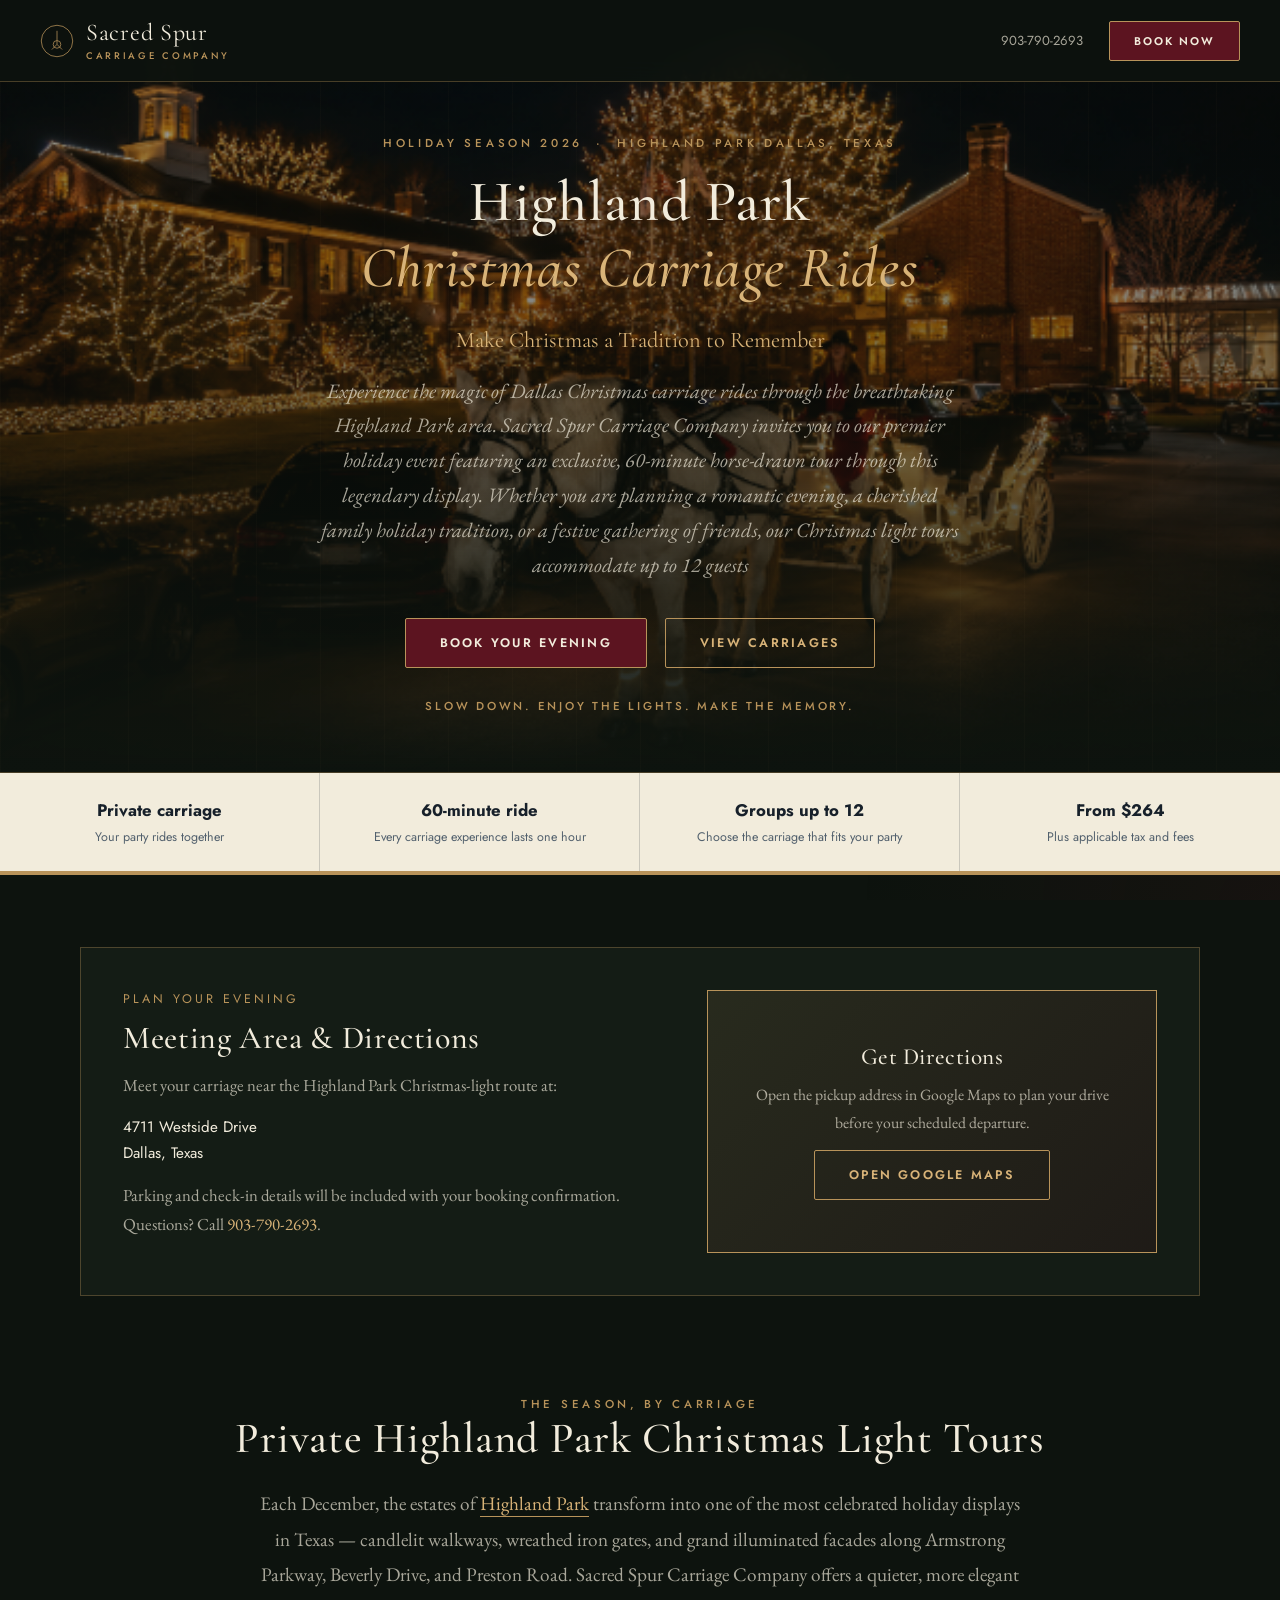
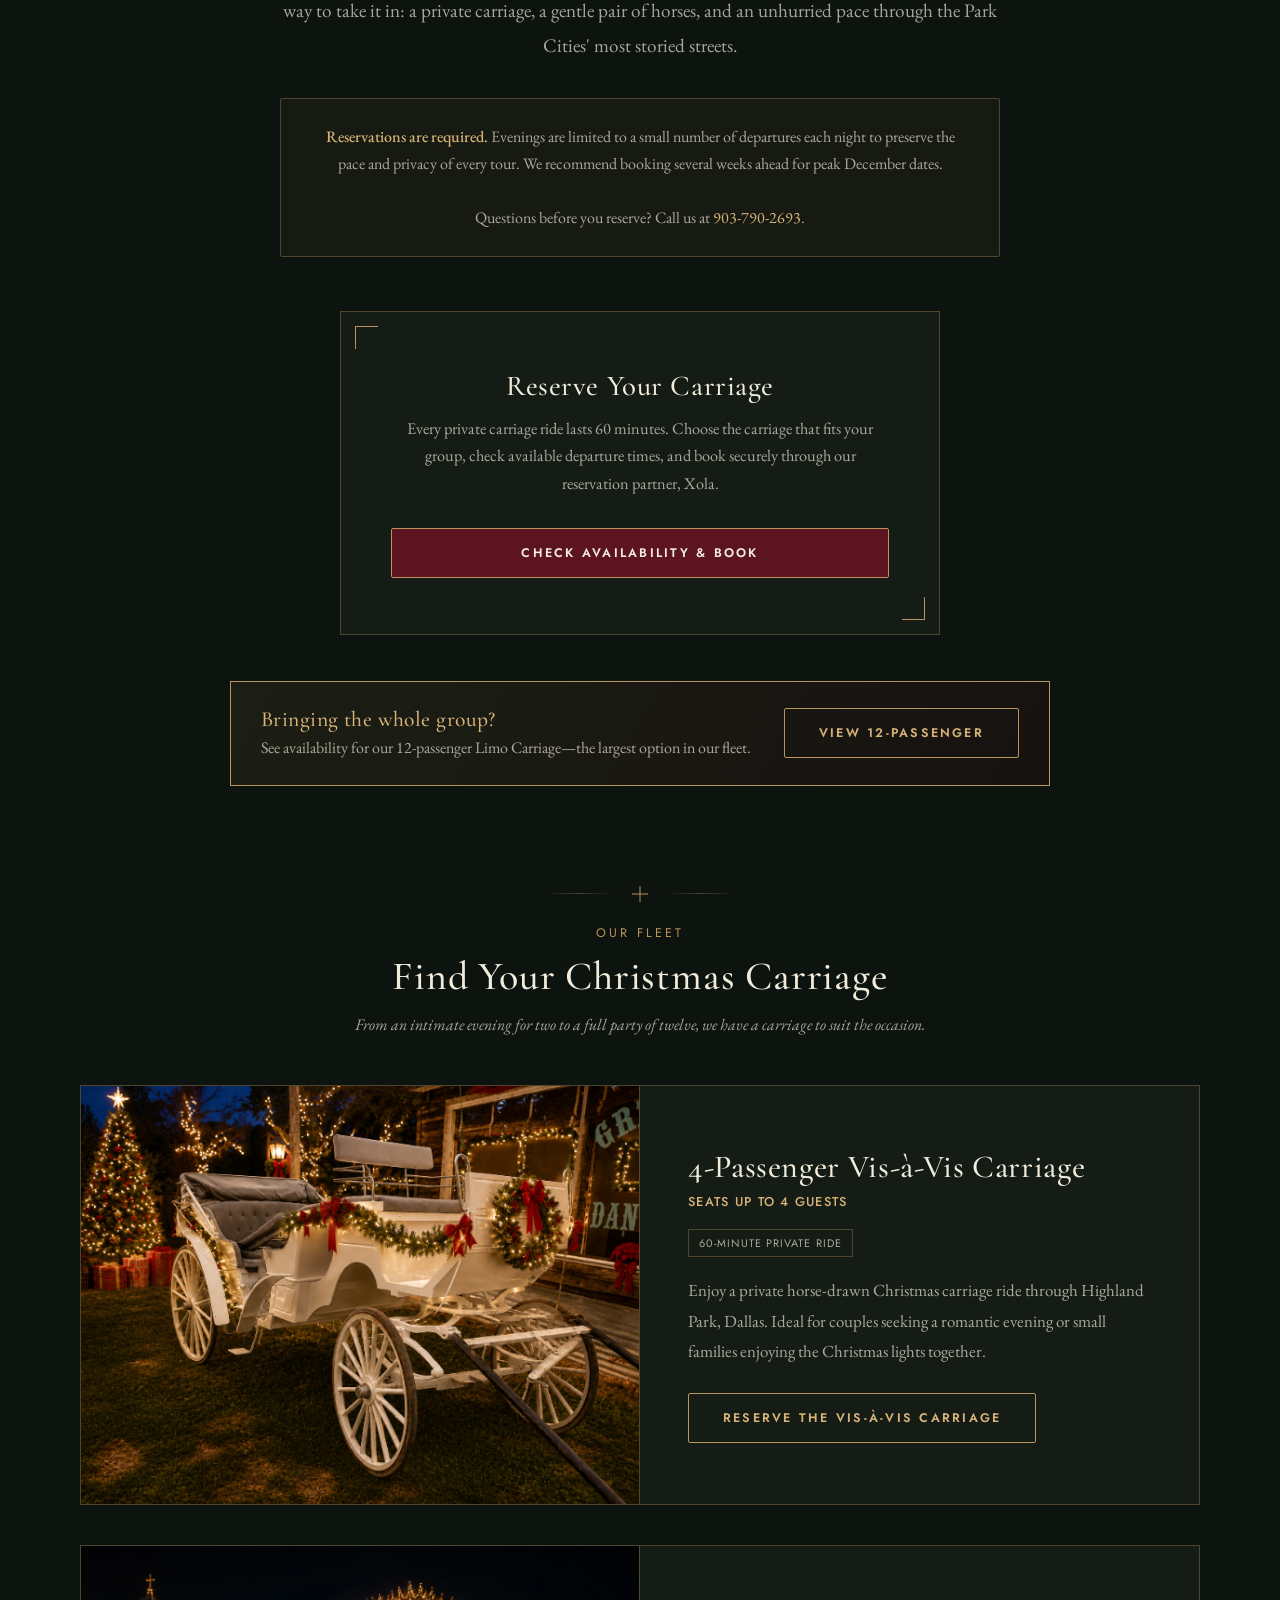
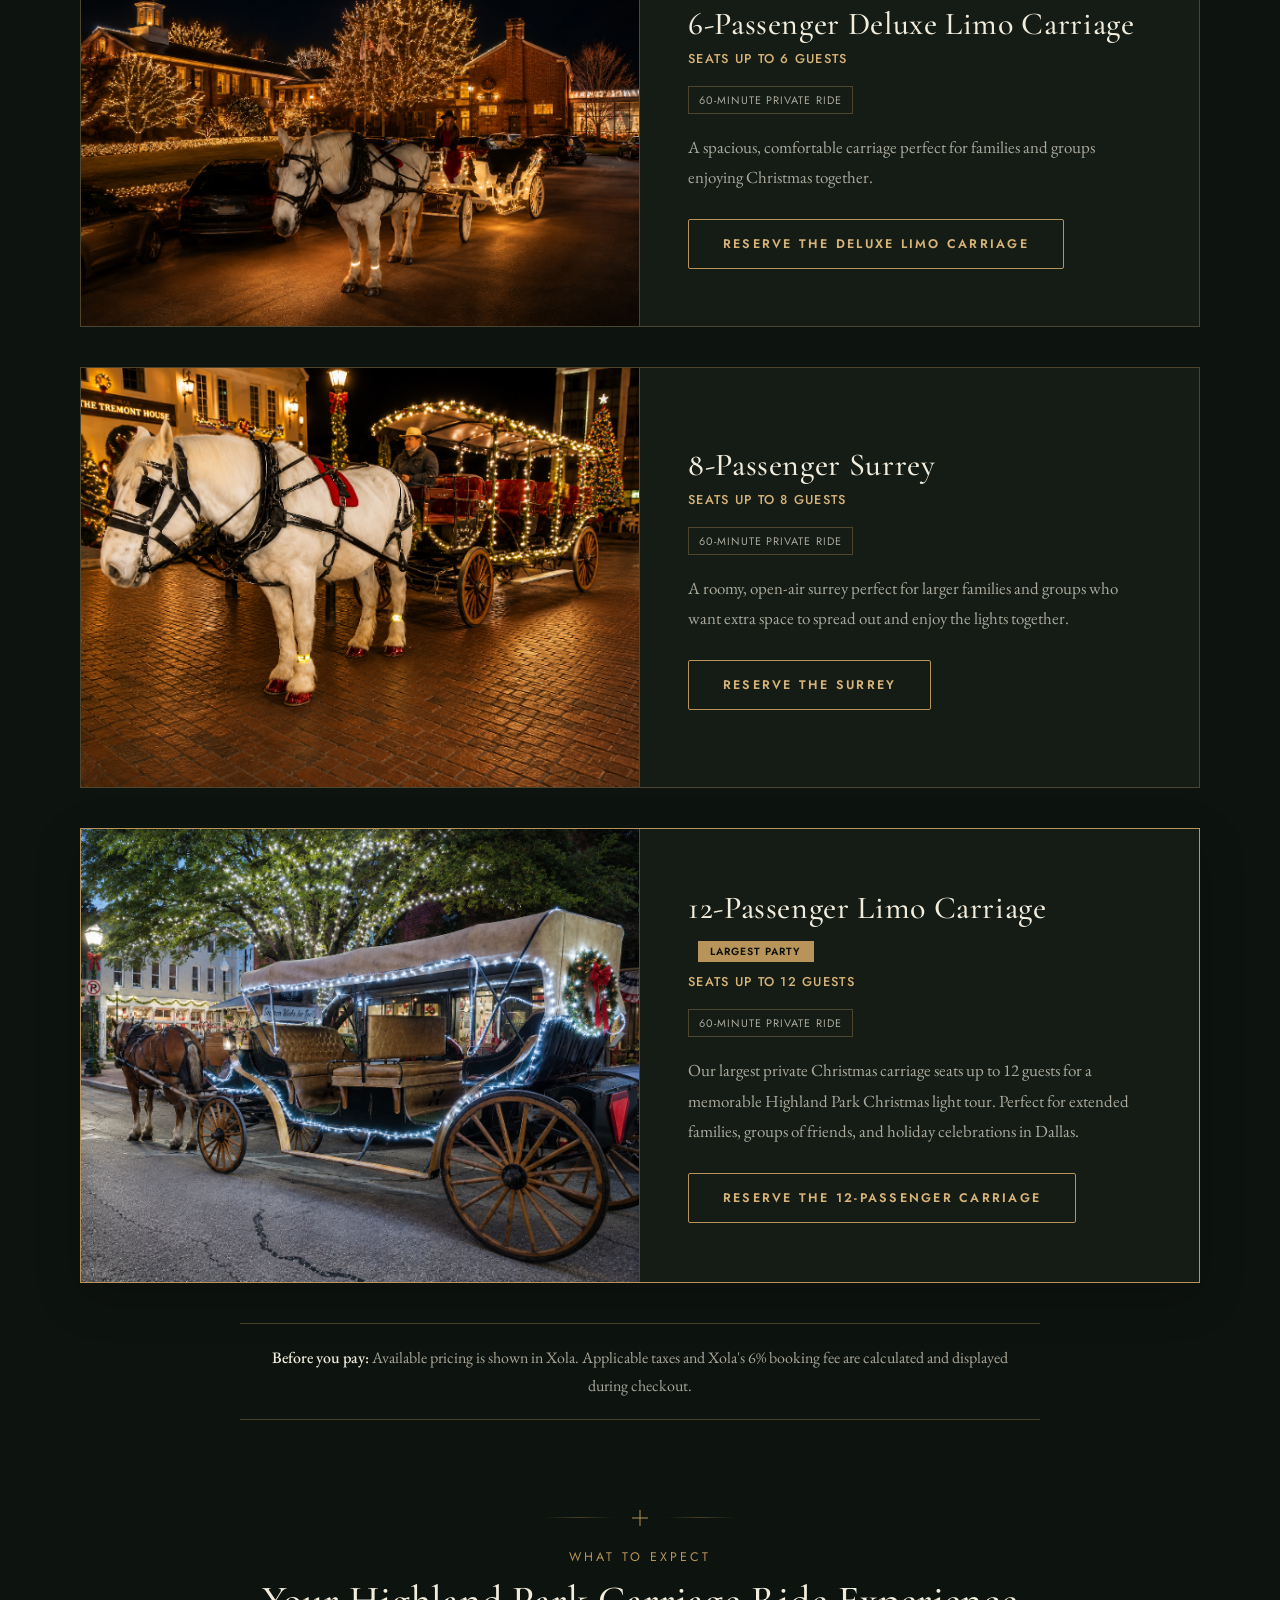
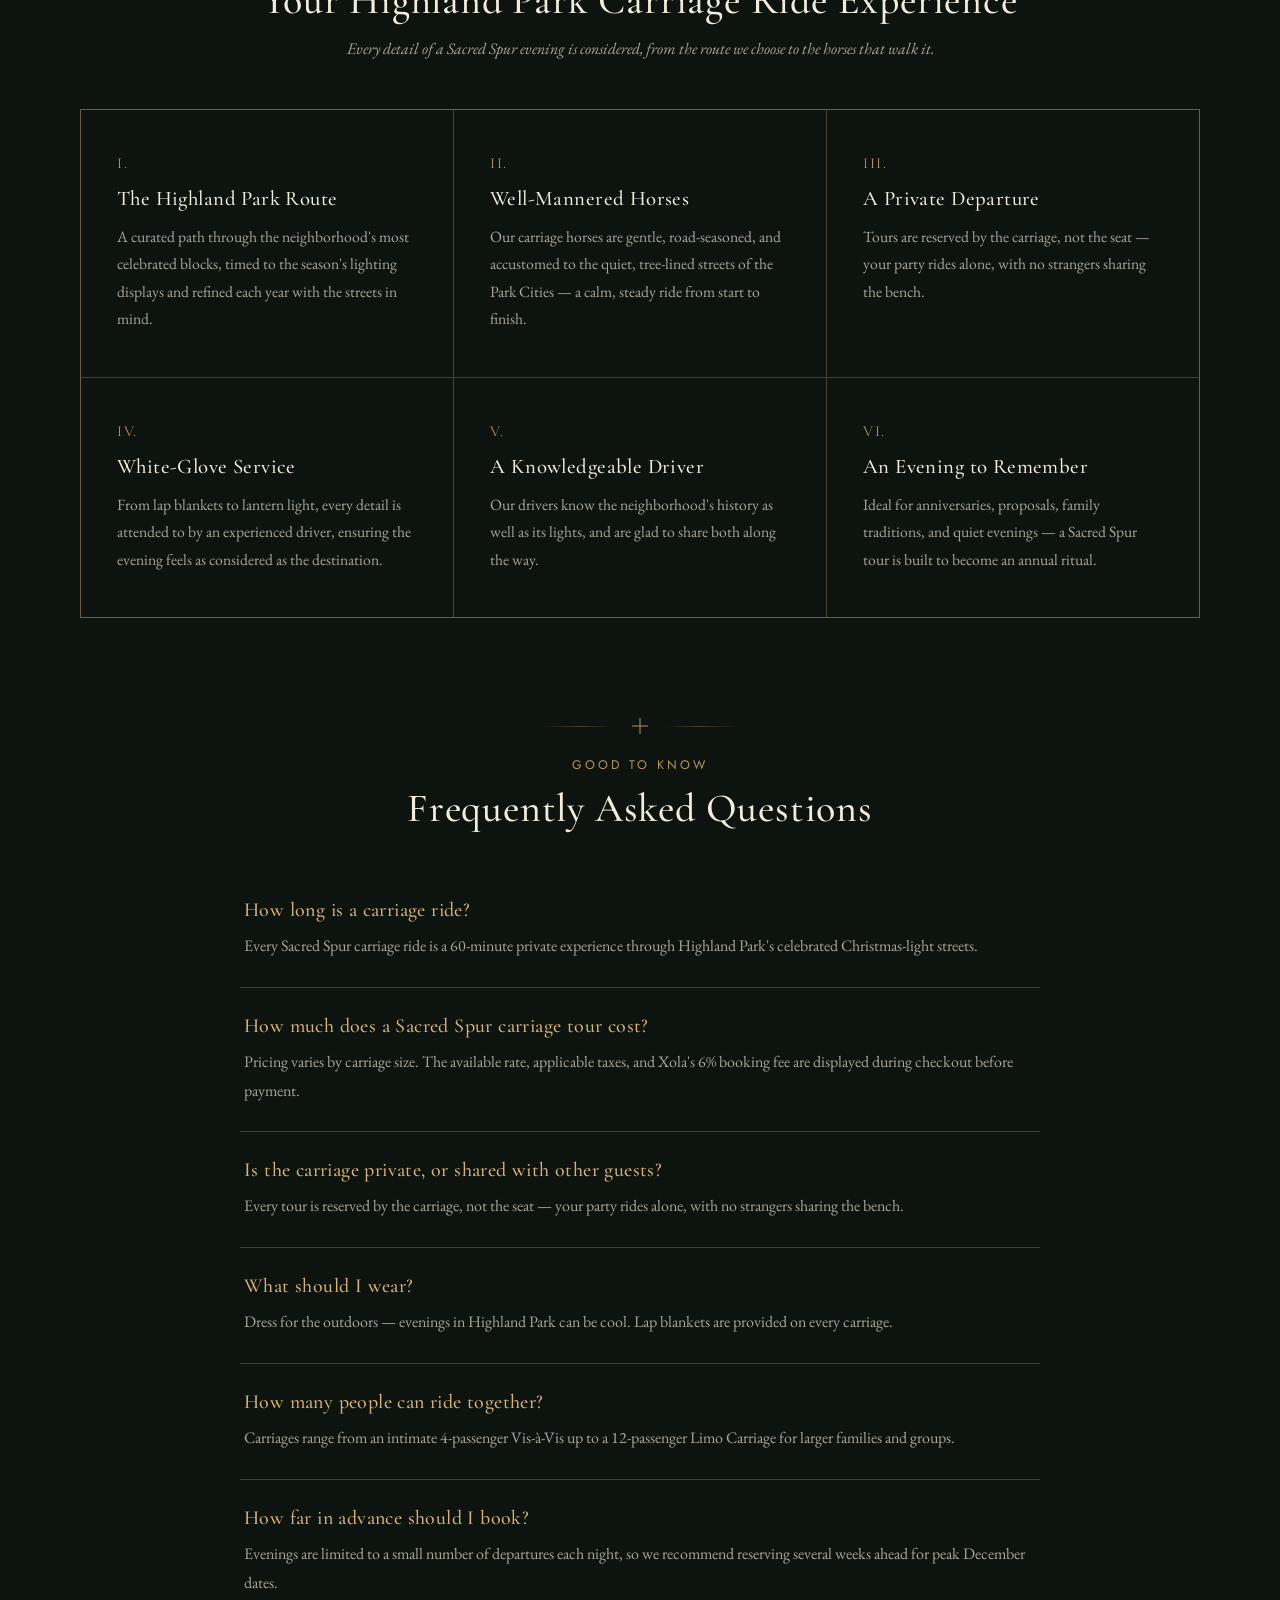
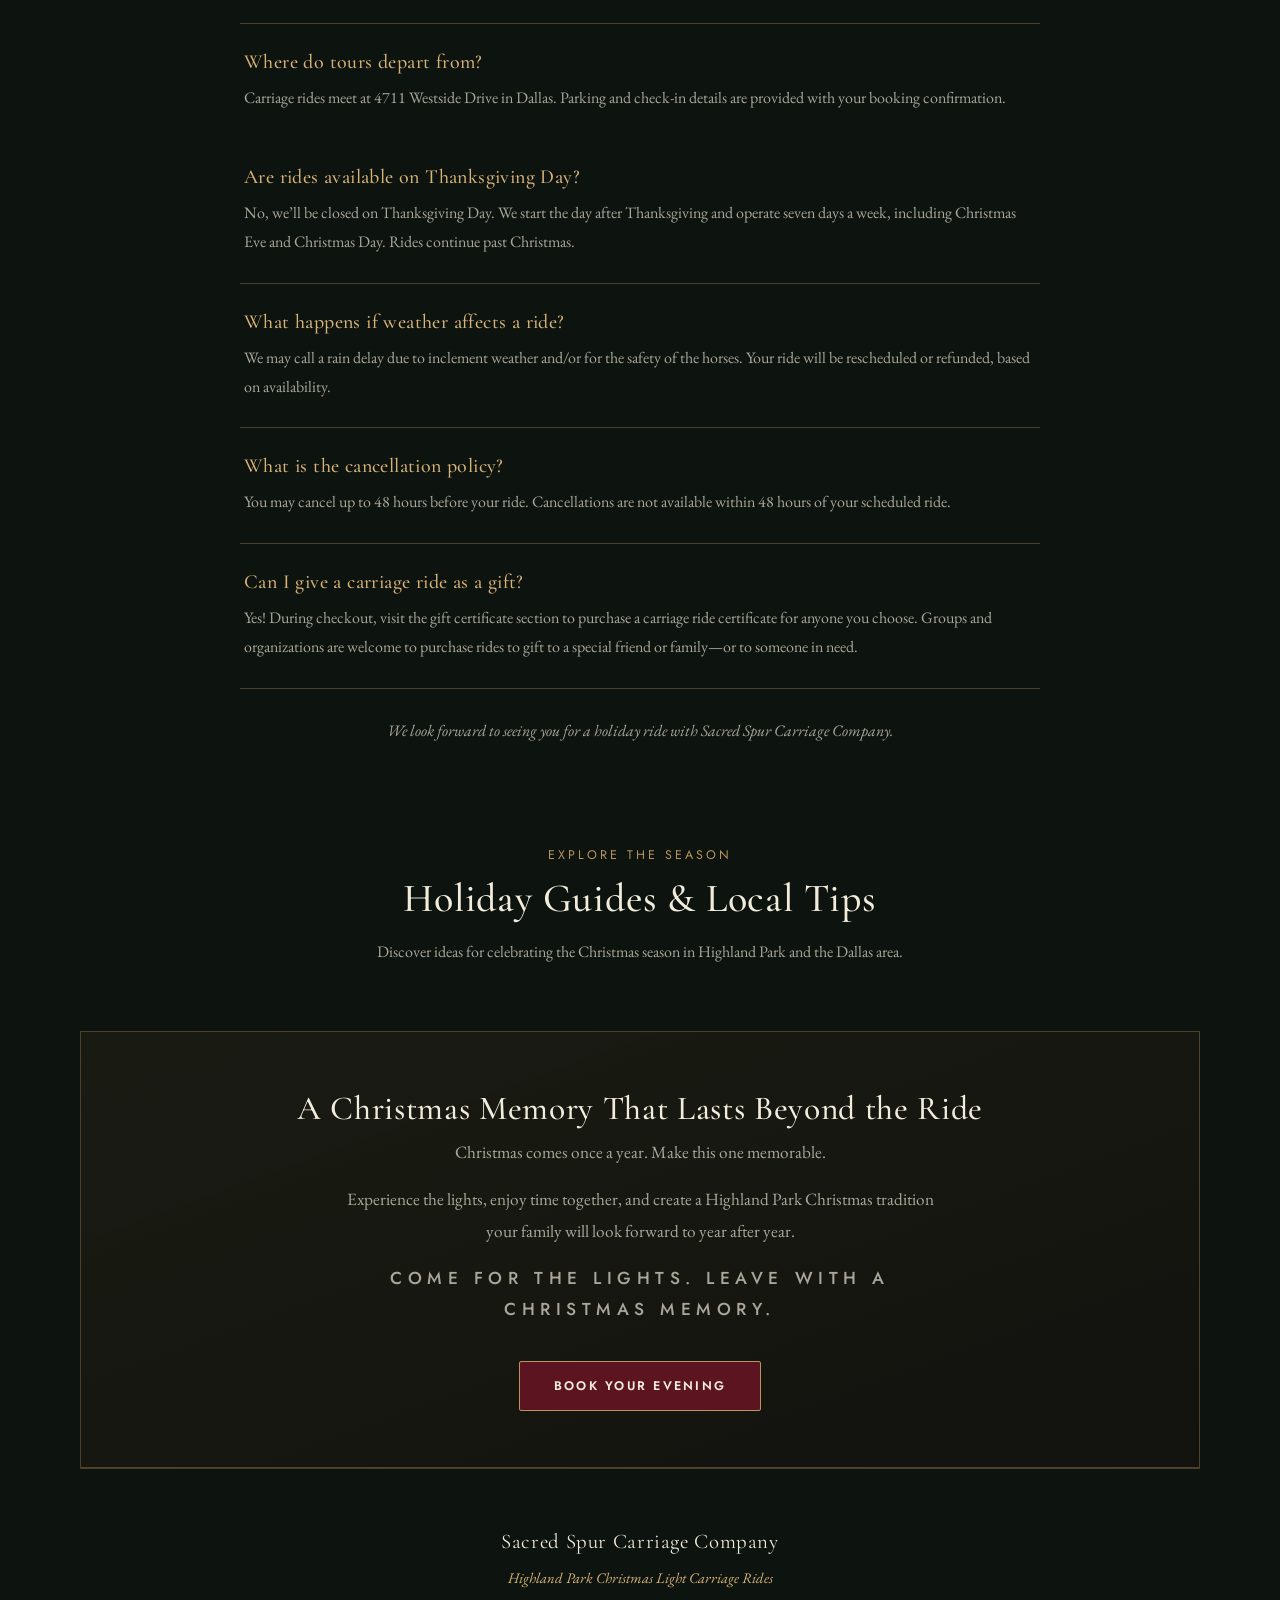
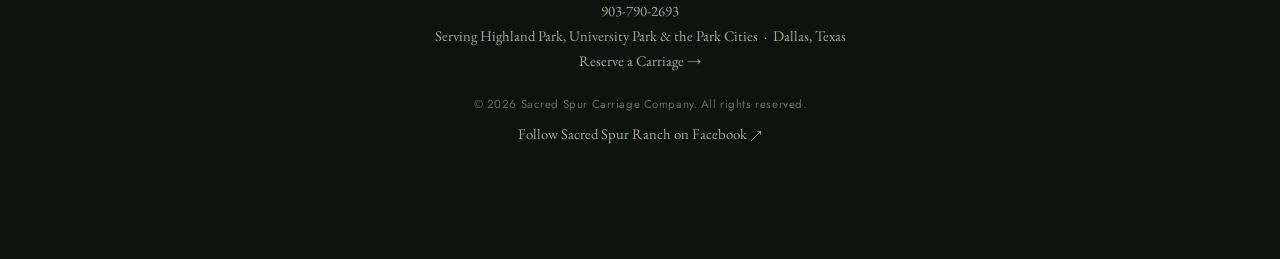
==== index.html @ 625d2739 "Revise hero section text in index.html Updated location reference in the eyebrow and revised the sub" ====
<!DOCTYPE html>
<html lang="en">
<head>

<!-- Google tag (gtag.js) -->
<script async src="https://www.googletagmanager.com/gtag/js?id=AW-18485195110"></script>
<script>
  window.dataLayer = window.dataLayer || [];
  function gtag(){dataLayer.push(arguments);}
  gtag('js', new Date());

  gtag('config', 'AW-18485195110');
</script>
  
<!-- Google Tag Manager -->
  <!-- deployment test 2026-10-07 -->
<script>
(function(w,d,s,l,i){
  w[l]=w[l]||[];
  w[l].push({'gtm.start': new Date().getTime(), event:'gtm.js'});
  var f=d.getElementsByTagName(s)[0],
      j=d.createElement(s),
      dl=l!='dataLayer'?'&l='+l:'';
  j.async=true;
  j.src='https://www.googletagmanager.com/gtm.js?id='+i+dl;
  f.parentNode.insertBefore(j,f);
})(window,document,'script','dataLayer','GTM-5GK5LZ2C');
</script>
<!-- End Google Tag Manager -->
<meta charset="UTF-8">
<meta name="viewport" content="width=device-width, initial-scale=1.0">
<title>Highland Park Christmas Carriage Rides | Sacred Spur</title>
<meta name="description" content="Enjoy private 60-minute Christmas carriage rides through Highland Park, Dallas. Choose a horse-drawn carriage for up to 12 guests with Sacred Spur.">
<meta name="keywords" content="highland park lights, highlandpark, highlandpark lights, Highland Park Christmas lights carriage rides, Highland Park carriage tours, Park Cities carriage rides, Dallas Christmas carriage tour, Armstrong Parkway Christmas lights tour, horse drawn carriage Highland Park Texas, Sacred Spur Carriage Company, University Park Christmas tour, Beverly Drive Christmas lights, Dallas holiday carriage rides, private carriage tour Dallas, one horse open sleigh Dallas, luxury carriage rides Texas, Highland Park holiday events">
<meta name="robots" content="index, follow">
<link rel="canonical" href="https://highlandparklights.com" />

<!-- Open Graph -->
<meta property="og:title" content="Highland Park Christmas Carriage Rides | Sacred Spur">
<meta property="og:description" content="Enjoy private 60-minute Christmas carriage rides through Highland Park, Dallas. Choose a horse-drawn carriage for up to 12 guests with Sacred Spur.">
<meta property="og:type" content="website">
<meta property="og:url" content="https://highlandparklights.com/">
<meta property="og:locale" content="en_US">


<!-- Sacred Spur business and Highland Park carriage tour structured data -->
<script type="application/ld+json">
{
  "@context": "https://schema.org",
  "@graph": [
    {
      "@type": "Organization",
      "@id": "https://highlandparklights.com/#organization",
      "name": "Sacred Spur Carriage Company",
      "url": "https://highlandparklights.com/",
      "telephone": "+1-903-790-2693",
      "description": "Horse-drawn carriage company offering private Christmas light tours in Highland Park, Dallas, Texas.",
      "address": {
        "@type": "PostalAddress",
        "streetAddress": "115 Michel Rd",
        "addressLocality": "Gladewater",
        "addressRegion": "TX",
        "postalCode": "75647",
        "addressCountry": "US"
      }
    },
    {
      "@type": "Service",
      "@id": "https://highlandparklights.com/#christmas-carriage-rides",
      "name": "Highland Park Christmas Carriage Rides",
      "serviceType": "Private horse-drawn Christmas light tours",
      "url": "https://highlandparklights.com/",
      "description": "Private 60-minute horse-drawn Christmas carriage rides through Highland Park, Dallas, for groups of up to 12 guests.",
      "provider": {
        "@id": "https://highlandparklights.com/#organization"
      },
      "areaServed": [
        {
          "@type": "Place",
          "name": "Highland Park, Texas"
        },
        {
          "@type": "Place",
          "name": "Dallas, Texas"
        }
      ],
      "availableChannel": {
        "@type": "ServiceChannel",
        "serviceLocation": {
          "@type": "Place",
          "name": "Highland Park Christmas Carriage Tour Pickup",
          "address": {
            "@type": "PostalAddress",
            "streetAddress": "4711 Westside Dr",
            "addressLocality": "Dallas",
            "addressRegion": "TX",
            "postalCode": "75209",
            "addressCountry": "US"
          }
        }
      }
    }
  ]
}
</script>

<script type="application/ld+json">
{
  "@context": "https://schema.org",
  "@type": "FAQPage",
  "mainEntity": [
    {
      "@type": "Question",
      "name": "How long is a carriage ride?",
      "acceptedAnswer": {
        "@type": "Answer",
        "text": "Every Sacred Spur carriage ride is a 60-minute private experience through Highland Park's celebrated Christmas-light streets."
      }
    },
    {
      "@type": "Question",
      "name": "How much does a Sacred Spur carriage tour cost?",
      "acceptedAnswer": {
        "@type": "Answer",
        "text": "Pricing varies by carriage size. The available rate, applicable taxes, and Xola's 6% booking fee are displayed during checkout before payment."
      }
    },
    {
      "@type": "Question",
      "name": "Is the carriage private, or shared with other guests?",
      "acceptedAnswer": {
        "@type": "Answer",
        "text": "Every tour is reserved by the carriage, not the seat. Your party rides alone, with no strangers sharing the bench."
      }
    },
    {
      "@type": "Question",
      "name": "What should I wear?",
      "acceptedAnswer": {
        "@type": "Answer",
        "text": "Dress for the outdoors, as evenings in Highland Park can be cool. Lap blankets are provided on every carriage."
      }
    },
    {
      "@type": "Question",
      "name": "How many people can ride together?",
      "acceptedAnswer": {
        "@type": "Answer",
        "text": "Carriages range from an intimate 4-passenger Vis-à-Vis up to a 12-passenger Limo Carriage for larger families and groups."
      }
    },
    {
      "@type": "Question",
      "name": "How far in advance should I book?",
      "acceptedAnswer": {
        "@type": "Answer",
        "text": "Evenings are limited to a small number of departures each night, so we recommend reserving several weeks ahead for peak December dates."
      }
    },
    {
      "@type": "Question",
      "name": "Where do tours depart from?",
      "acceptedAnswer": {
        "@type": "Answer",
        "text": "Carriage rides meet at 4711 Westside Drive, Dallas, Texas. Parking and check-in details are provided with the booking confirmation."
      }
    },
    {
      "@type": "Question",
      "name": "Are rides available on Thanksgiving Day?",
      "acceptedAnswer": {
        "@type": "Answer",
        "text": "No, we’ll be closed on Thanksgiving Day. We start the day after Thanksgiving and operate seven days a week, including Christmas Eve and Christmas Day. Rides continue past Christmas."
      }
    },
    {
      "@type": "Question",
      "name": "What happens if weather affects a ride?",
      "acceptedAnswer": {
        "@type": "Answer",
        "text": "We may call a rain delay due to inclement weather and/or for the safety of the horses. Your ride will be rescheduled or refunded, based on availability."
      }
    },
    {
      "@type": "Question",
      "name": "What is the cancellation policy?",
      "acceptedAnswer": {
        "@type": "Answer",
        "text": "You may cancel up to 48 hours before your ride. Cancellations are not available within 48 hours of your scheduled ride."
      }
    },
    {
      "@type": "Question",
      "name": "Can I give a carriage ride as a gift?",
      "acceptedAnswer": {
        "@type": "Answer",
        "text": "Yes! During checkout, visit the gift certificate section to purchase a carriage ride certificate for anyone you choose. Groups and organizations are welcome to purchase rides to gift to a special friend or family—or to someone in need."
      }
    }
  ]
}
</script>

<link rel="preconnect" href="https://fonts.googleapis.com">
<link rel="preconnect" href="https://fonts.gstatic.com" crossorigin>
<link href="https://fonts.googleapis.com/css2?family=Cormorant+Garamond:ital,wght@0,400;0,500;0,600;1,400&family=EB+Garamond:ital,wght@0,400;0,500;1,400&family=Jost:wght@400;500;600&display=swap" rel="stylesheet">

<!-- Xola split-screen checkout. Links retain a new-tab fallback if the widget cannot load. -->
<script>
  (function () {
    var checkoutScript = document.createElement('script');
    checkoutScript.async = true;
    checkoutScript.src = 'https://xola.com/checkout.js';
    var firstScript = document.getElementsByTagName('script')[0];
    firstScript.parentNode.insertBefore(checkoutScript, firstScript);
  }());
</script>

<style>
  :root{
    --green-deep:#0d130e;
    --green-panel:#141c15;
    --brass:#b8935a;
    --brass-bright:#d8b378;
    --burgundy:#5c1420;
    --burgundy-bright:#7a1c2b;
    --ivory:#f2ecdc;
    --ivory-dim:rgba(242,236,220,0.68);
    --hairline:rgba(184,147,90,0.35);
    --nav-height:71px;
  }

  *{margin:0;padding:0;box-sizing:border-box;}

  html{
    scroll-behavior:smooth;
    scroll-padding-top:calc(var(--nav-height) + 18px);
  }

  body{
    font-family:'EB Garamond', Georgia, serif;
    background:var(--green-deep);
    color:var(--ivory);
    min-height:100vh;
    overflow-x:hidden;
  }

  ::selection{background:var(--brass); color:var(--green-deep);}

  h1,h2,h3,h4{
    font-family:'Cormorant Garamond', Georgia, serif;
    font-weight:500;
    letter-spacing:0.02em;
  }

  .eyebrow{
    font-family:'Jost', sans-serif;
    font-size:0.72rem;
    letter-spacing:0.32em;
    text-transform:uppercase;
    color:var(--brass);
    font-weight:500;
  }

  a{color:inherit;}

  /* faint estate-hedge texture */
  .bg-texture{
    position:fixed; inset:0; z-index:0; pointer-events:none;
    background:
      radial-gradient(ellipse 900px 500px at 50% -10%, rgba(184,147,90,0.09), transparent 60%),
      radial-gradient(ellipse 700px 500px at 100% 100%, rgba(92,20,32,0.12), transparent 60%);
  }

  /* ---------- Spur mark (signature element) ---------- */
  .spur-mark{
    display:inline-block;
    width:34px; height:34px;
    opacity:0.9;
  }
  .spur-divider{
    display:flex; align-items:center; justify-content:center;
    gap:18px;
    margin:22px auto;
  }
  .spur-divider .line{
    height:1px; width:70px;
    background:linear-gradient(90deg, transparent, var(--hairline), transparent);
  }

  /* ---------- Nav ---------- */
  nav{
    position:fixed; top:0; width:100%; z-index:1000;
    min-height:var(--nav-height);
    background:rgba(13,19,14,0.93);
    backdrop-filter:blur(14px);
    border-bottom:1px solid var(--hairline);
  }
  .nav-content{
    max-width:1300px; margin:0 auto;
    padding:18px 40px;
    display:flex; justify-content:space-between; align-items:center;
    flex-wrap:nowrap; gap:14px;
  }
  .brand{
    display:flex; align-items:center; gap:12px;
    font-family:'Cormorant Garamond', serif;
    font-size:1.5rem; letter-spacing:0.03em;
  }
  .brand small{
    display:block; font-family:'Jost',sans-serif;
    font-size:0.6rem; letter-spacing:0.28em; color:var(--brass);
    text-transform:uppercase; margin-top:2px; font-weight:500;
  }
  .nav-right{display:flex; align-items:center; gap:26px; flex-wrap:wrap;}
  .contact-info{display:flex; gap:22px; font-family:'Jost',sans-serif; font-size:0.82rem; color:var(--ivory-dim);}
  .contact-info a{text-decoration:none; transition:color .3s;}
  .contact-info a:hover{color:var(--brass-bright);}

  /* ---------- Buttons ---------- */
  .btn{
    display:inline-block;
    font-family:'Jost', sans-serif;
    font-size:0.78rem;
    letter-spacing:0.18em;
    text-transform:uppercase;
    font-weight:600;
    text-decoration:none;
    padding:15px 34px;
    border-radius:2px;
    transition:all .35s ease;
    border:1px solid transparent;
  }
  .btn-book{
    background:var(--burgundy);
    color:var(--ivory);
    border:1px solid var(--brass);
  }
  .btn-book:hover{
    background:var(--burgundy-bright);
    box-shadow:0 6px 24px rgba(92,20,32,0.5);
    transform:translateY(-2px);
  }
  .btn-nav{
    padding:11px 24px;
    font-size:0.7rem;
  }
  .btn-outline{
    background:transparent;
    color:var(--brass-bright);
    border:1px solid var(--brass);
  }
  .btn-outline:hover{
    background:rgba(184,147,90,0.1);
    transform:translateY(-2px);
  }

  /* ---------- Hero ---------- */
  .header-hero{
    position:relative;
    min-height:711px;
    height:auto;
    margin-top:0;
    padding-top:var(--nav-height);
    overflow:hidden;
    border-bottom:1px solid var(--hairline);
  }
  .header-hero-bg{
    position:absolute; inset:0;
    background:
      linear-gradient(180deg, rgba(13,19,14,0.38) 0%, rgba(13,19,14,0.54) 52%, var(--green-deep) 100%),
      url("highland-park-6-passenger-christmas-carriage.png") center 48% / cover no-repeat;
  }
  /* subtle wrought-iron gate pattern using css */
  .header-hero-bg::before{
    content:"";
    position:absolute; inset:0;
    background-image: repeating-linear-gradient(90deg, rgba(184,147,90,0.05) 0px, rgba(184,147,90,0.05) 1px, transparent 1px, transparent 64px);
    opacity:0.5;
  }
  .header-hero-overlay{
    position:relative; z-index:1;
    width:100%;
    min-height:640px;
    display:flex; flex-direction:column; align-items:center; justify-content:center;
    text-align:center; padding:64px 40px 58px;
  }
  .header-hero .eyebrow{margin-bottom:18px;}
  .header-hero h1{
    font-size:3.6rem;
    line-height:1.15;
    max-width:820px;
    margin-bottom:20px;
    color:var(--ivory);
  }
  .header-hero h1 em{
    font-style:italic; color:var(--brass-bright);
  }
  .header-hero .subtitle{
    font-family:'EB Garamond', serif;
    font-size:1.28rem;
    font-style:italic;
    max-width:640px;
    line-height:1.7;
    color:var(--ivory-dim);
    margin-bottom:36px;
  }
  .header-hero .hero-kicker{
    font-style:normal;
    font-family:'Cormorant Garamond',serif;
    font-size:1.4rem;
    color:var(--brass-bright);
    margin-bottom:14px;
  }
  .header-hero .hero-tagline{
    margin-top:30px;
    margin-bottom:0;
    letter-spacing:0.24em;
  }
  .hero-ctas{display:flex; gap:18px; flex-wrap:wrap; justify-content:center;}
  #tours,
  #twelve-passenger,
  #meeting-area{
    scroll-margin-top:calc(var(--nav-height) + 18px);
  }

  /* ---------- Essential booking facts ---------- */
  .essential-facts{
    position:relative;
    z-index:2;
    display:grid;
    grid-template-columns:repeat(4,1fr);
    background:var(--ivory);
    color:#17202a;
    border-bottom:4px solid var(--brass);
    font-family:'Jost',sans-serif;
  }
  .essential-fact{
    padding:25px 18px;
    text-align:center;
    border-right:1px solid rgba(23,32,42,0.18);
  }
  .essential-fact:last-child{border-right:0;}
  .essential-fact strong{
    display:block;
    font-size:1.05rem;
    margin-bottom:6px;
    color:#17202a;
  }
  .essential-fact span{
    display:block;
    font-size:0.78rem;
    line-height:1.45;
    color:#52606d;
  }

  .container{
    position:relative; z-index:1;
    max-width:1200px; margin:0 auto;
    padding:0 40px 60px;
  }

  /* ---------- Intro / Booking section ---------- */
  .booking-section{
    text-align:center;
    padding:100px 0 20px;
  }

  /* ---------- Meeting area ---------- */
  .meeting-area{
    display:grid;
    grid-template-columns:1.1fr 0.9fr;
    gap:34px;
    margin:72px 0 0;
    padding:42px;
    background:var(--green-panel);
    border:1px solid var(--hairline);
  }
  .meeting-area h2{
    font-size:2rem;
    margin:7px 0 14px;
  }
  .meeting-area p{
    color:var(--ivory-dim);
    font-size:1.05rem;
    line-height:1.75;
    margin-bottom:14px;
  }
  .meeting-address{
    color:var(--ivory);
    font-family:'Jost',sans-serif;
    font-size:0.95rem;
    font-style:normal;
    line-height:1.7;
  }
  .directions-card{
    display:flex;
    flex-direction:column;
    align-items:center;
    justify-content:center;
    min-height:220px;
    padding:30px;
    text-align:center;
    background:linear-gradient(135deg,rgba(184,147,90,0.12),rgba(92,20,32,0.15));
    border:1px solid var(--brass);
  }
  .directions-card h3{font-size:1.45rem; margin-bottom:10px;}
  .directions-card p{font-size:0.98rem; max-width:360px;}
  .booking-section h2{
    font-size:2.7rem;
    margin-bottom:22px;
  }
  .booking-section .lede{
    font-size:1.2rem;
    color:var(--ivory-dim);
    max-width:760px;
    margin:0 auto 30px;
    line-height:1.85;
  }
  .booking-section .lede a{
    color:var(--brass-bright);
    text-decoration:none;
    border-bottom:1px solid var(--brass);
  }
  .highlight-text{color:var(--brass-bright); font-style:italic;}

  .reservation-notice{
    background:rgba(184,147,90,0.06);
    border:1px solid var(--hairline);
    border-radius:2px;
    padding:24px 34px;
    max-width:720px;
    margin:34px auto;
    font-size:1rem;
    line-height:1.7;
    color:var(--ivory-dim);
    font-family:'EB Garamond',serif;
  }
  .reservation-notice strong{color:var(--brass-bright); font-weight:500;}

  /* ---------- Booking Card ---------- */
  .booking-card{
    max-width:600px;
    margin:0 auto 100px;
    background:var(--green-panel);
    border:1px solid var(--hairline);
    padding:56px 50px;
    text-align:center;
    position:relative;
  }
  .booking-card::before, .booking-card::after{
    content:"";
    position:absolute; width:22px; height:22px;
    border:1px solid var(--brass);
  }
  .booking-card::before{top:14px; left:14px; border-right:none; border-bottom:none;}
  .booking-card::after{bottom:14px; right:14px; border-left:none; border-top:none;}

  .booking-card h3{font-size:1.8rem; margin-bottom:12px;}
  .booking-card .description{
    font-size:1.02rem; color:var(--ivory-dim);
    margin-bottom:30px; line-height:1.7;
  }

  .group-callout{
    max-width:820px;
    margin:-54px auto 100px;
    padding:24px 30px;
    border:1px solid var(--brass);
    background:linear-gradient(120deg, rgba(184,147,90,0.09), rgba(92,20,32,0.12));
    display:flex; align-items:center; justify-content:space-between;
    gap:24px;
  }
  .group-callout h3{font-size:1.35rem; margin-bottom:4px; color:var(--brass-bright);}
  .group-callout p{color:var(--ivory-dim); line-height:1.55;}
  .group-callout .btn{flex:0 0 auto;}

  /* ---------- Section title ---------- */
  .section-title{
    font-size:2.5rem;
    text-align:center;
    margin-bottom:8px;
  }
  .section-sub{
    text-align:center;
    font-family:'Jost',sans-serif;
    font-size:0.78rem;
    letter-spacing:0.24em;
    text-transform:uppercase;
    color:var(--brass);
    margin-bottom:10px;
  }

  /* ---------- Carriage types ---------- */
  .carriage-types{
    display:grid; grid-template-columns:1fr;
    gap:40px; margin-bottom:40px;
  }
  .carriage-type{
    background:var(--green-panel);
    border:1px solid var(--hairline);
    display:grid;
    grid-template-columns:1fr 1fr;
  }
  .carriage-type.featured{
    border-color:var(--brass);
    box-shadow:0 14px 44px rgba(0,0,0,0.18);
  }
  .carriage-type-visual{
    position:relative;
    min-height:380px;
    background:
      linear-gradient(160deg, #1b2419 0%, #10160f 100%);
    display:flex; align-items:center; justify-content:center;
    border-right:1px solid var(--hairline);
  }
  .placeholder-tag{
    font-family:'Jost',sans-serif;
    font-size:0.68rem; letter-spacing:0.2em; text-transform:uppercase;
    color:var(--ivory-dim);
    border:1px dashed var(--hairline);
    padding:10px 18px;
  }
  .carriage-type-visual img{
    width:100%; height:100%;
    object-fit:cover;
    display:block;
  }
  .carriage-type-copy{
    padding:52px 48px;
    display:flex; flex-direction:column; justify-content:center;
  }
  .carriage-type h3{
    font-size:2rem;
    margin-bottom:6px;
  }
  .new-badge{
    display:inline-block;
    background:var(--brass);
    color:var(--green-deep);
    padding:3px 12px;
    font-family:'Jost',sans-serif;
    font-size:0.65rem; font-weight:600;
    text-transform:uppercase; letter-spacing:0.1em;
    margin-left:10px; vertical-align:middle;
  }
  .capacity{
    font-family:'Jost',sans-serif;
    font-size:0.8rem; letter-spacing:0.1em; text-transform:uppercase;
    color:var(--brass-bright); font-weight:500;
    margin-bottom:18px;
  }
  .ride-length{
    display:inline-flex;
    align-items:center;
    width:max-content;
    margin:0 0 18px;
    padding:5px 10px;
    border:1px solid var(--hairline);
    font-family:'Jost',sans-serif;
    font-size:0.68rem;
    letter-spacing:0.1em;
    text-transform:uppercase;
    color:var(--ivory-dim);
  }
  .carriage-type .type-description{
    color:var(--ivory-dim);
    font-size:1.06rem;
    line-height:1.8;
    margin-bottom:26px;
  }

  /* ---------- Sleigh notice ---------- */
  .sleigh-notice{
    border:1px solid var(--brass);
    background:linear-gradient(160deg, rgba(92,20,32,0.14), rgba(184,147,90,0.05));
    padding:56px;
    margin-top:60px;
    text-align:center;
  }
  .sleigh-notice h3{
    font-size:2.1rem;
    margin-bottom:8px;
    color:var(--brass-bright);
  }
  .sleigh-visual{
    width:100%; max-width:480px;
    height:260px;
    margin:26px auto 30px;
    background:linear-gradient(160deg, #1b2419 0%, #10160f 100%);
    border:1px solid var(--hairline);
    display:flex; align-items:center; justify-content:center;
  }
  .sleigh-notice p{
    font-size:1.08rem; line-height:1.8;
    color:var(--ivory-dim);
    max-width:640px; margin:0 auto 16px;
  }

  /* ---------- Features ---------- */
  .features{
    display:grid; grid-template-columns:repeat(3,1fr);
    gap:1px; background:var(--hairline);
    border:1px solid var(--hairline);
    margin-bottom:100px;
  }
  .feature-card{
    background:var(--green-deep);
    padding:44px 36px;
    transition:background .3s;
  }
  .feature-card:hover{background:var(--green-panel);}
  .feature-card .num{
    font-family:'Cormorant Garamond',serif;
    font-size:0.95rem;
    color:var(--brass);
    margin-bottom:14px;
    letter-spacing:0.1em;
  }
  .feature-card h3{
    font-size:1.3rem; margin-bottom:12px; font-weight:500;
  }
  .feature-card p{
    color:var(--ivory-dim); line-height:1.75; font-size:0.98rem;
    font-family:'EB Garamond',serif;
  }

  /* ---------- Route note ---------- */
  .route-note{
    text-align:center;
    max-width:780px;
    margin:0 auto 100px;
  }
  .route-note p{
    color:var(--ivory-dim);
    font-size:1.08rem;
    line-height:1.9;
    font-style:italic;
  }

  .fee-note{
    max-width:800px;
    margin:10px auto 90px;
    padding:20px 24px;
    text-align:center;
    color:var(--ivory-dim);
    border-top:1px solid var(--hairline);
    border-bottom:1px solid var(--hairline);
    line-height:1.7;
  }
  .fee-note strong{color:var(--ivory); font-weight:500;}

  /* ---------- Sticky mobile book bar ---------- */
  .mobile-book-bar{display:none;}

  /* ---------- Footer ---------- */
  footer{
    text-align:center;
    padding:60px 40px 50px;
    border-top:1px solid var(--hairline);
    color:var(--ivory-dim);
    font-size:0.92rem;
  }
  footer .brand-line{
    font-family:'Cormorant Garamond',serif;
    font-size:1.3rem;
    color:var(--ivory);
    margin-bottom:14px;
    letter-spacing:0.03em;
  }
  footer p{margin:6px 0;}
  footer a{text-decoration:none; transition:color .3s;}
  footer a:hover{color:var(--brass-bright);}
  footer .legal{
    margin-top:26px;
    font-family:'Jost',sans-serif;
    font-size:0.72rem;
    letter-spacing:0.05em;
    color:rgba(242,236,220,0.4);
  }

  /* ---------- Responsive ---------- */
  @media (max-width:900px){
    .essential-facts{grid-template-columns:repeat(2,1fr);}
    .essential-fact:nth-child(2){border-right:0;}
    .essential-fact:nth-child(-n+2){border-bottom:1px solid rgba(23,32,42,0.18);}
    .meeting-area{grid-template-columns:1fr;}
    .carriage-type{grid-template-columns:1fr;}
    .carriage-type-visual{border-right:none; border-bottom:1px solid var(--hairline); min-height:260px;}
    .features{grid-template-columns:1fr;}
  }

  @media (max-width:768px){
    :root{--nav-height:63px;}
    .nav-content{padding:14px 20px;}
    .contact-info{display:none;}
    .brand{font-size:1.2rem;}
    .container{padding:0 22px 40px;}
    .header-hero{min-height:0; height:auto;}
    .header-hero-overlay{min-height:0; padding:52px 22px 46px;}
    .header-hero h1{font-size:2.3rem;}
    .header-hero .subtitle{font-size:1.05rem; line-height:1.55; margin-bottom:26px;}
    .header-hero .hero-kicker{font-size:1.15rem; margin-bottom:12px;}
    .header-hero .hero-tagline{margin-top:24px; font-size:0.7rem; line-height:1.5;}
    .booking-section{padding:70px 0 10px;}
    .meeting-area{margin-top:52px; padding:32px 24px;}
    .booking-section h2{font-size:2rem;}
    .booking-card{padding:40px 26px;}
    .group-callout{margin:-48px auto 76px; padding:26px 22px; flex-direction:column; text-align:center;}
    .section-title{font-size:1.9rem;}
    .carriage-type-copy{padding:36px 28px;}
    .sleigh-notice{padding:36px 24px;}
    .mobile-book-bar{
      display:flex;
      position:fixed; bottom:0; left:0; width:100%;
      z-index:999;
      background:rgba(13,19,14,0.96);
      border-top:1px solid var(--brass);
      padding:12px 18px;
      backdrop-filter:blur(10px);
    }
    .mobile-book-bar .btn{width:100%; text-align:center;}
    body{padding-bottom:70px;}
  }

  @media (max-width:480px){
    .essential-facts{grid-template-columns:1fr;}
    .essential-fact{
      padding:20px 16px;
      border-right:0;
      border-bottom:1px solid rgba(23,32,42,0.18);
    }
    .essential-fact:last-child{border-bottom:0;}
    .brand{font-size:1.05rem; gap:9px;}
    .spur-mark{width:30px; height:30px;}
    .btn-nav{padding:10px 17px;}
    .header-hero h1{font-size:2.05rem;}
    .hero-ctas{width:100%; flex-direction:column;}
    .hero-ctas .btn{width:100%;}
  }
</style>
</head>
<body>
  <!-- Google Tag Manager (noscript) -->
  <noscript><iframe src="https://www.googletagmanager.com/ns.html?id=GTM-5GK5LZ2C"
  height="0" width="0" style="display:none;visibility:hidden"></iframe></noscript>
  <!-- End Google Tag Manager (noscript) -->

  <div class="bg-texture"></div>

  <nav>
    <div class="nav-content">
      <div class="brand">
        <svg class="spur-mark" viewBox="0 0 40 40" fill="none" xmlns="http://www.w3.org/2000/svg">
          <circle cx="20" cy="20" r="18.5" stroke="#b8935a" stroke-width="1"/>
          <path d="M20 8 L20 24 M20 24 L14 30 M20 24 L26 30" stroke="#b8935a" stroke-width="1"/>
          <circle cx="20" cy="24" r="4.5" stroke="#b8935a" stroke-width="1"/>
        </svg>
        <div>
          Sacred Spur
          <small>Carriage Company</small>
        </div>
      </div>
      <div class="nav-right">
        <div class="contact-info">
          <a href="tel:903-790-2693" data-track="phone-click">903-790-2693</a>
        </div>
        <a href="https://x2-checkout.xola.app/flows/mvp?button=64501fc80d4d0f3dbd657a30" target="_blank" rel="noopener" class="btn btn-book btn-nav xola-checkout" data-button-id="64501fc80d4d0f3dbd657a30" data-track="book-now" data-placement="navigation">Book Now</a>
      </div>
    </div>
  </nav>

  <!-- Hero -->
  <div class="header-hero">
    <div class="header-hero-bg"></div>
    <div class="header-hero-overlay">
      <div class="eyebrow">Holiday Season 2026 &nbsp;·&nbsp; Highland Park Dallas, Texas</div>
      <h1>Highland Park<br><em>Christmas Carriage Rides</em></h1>
      <p class="subtitle hero-kicker">Make Christmas a Tradition to Remember</p>
      <p class="subtitle">Experience the magic of Dallas Christmas carriage rides through the breathtaking Highland Park area. Sacred Spur Carriage Company invites you to our premier holiday event featuring an exclusive, 60-minute horse-drawn tour through this legendary display. Whether you are planning a romantic evening, a cherished family holiday tradition, or a festive gathering of friends, our Christmas light tours accommodate up to 12 guests</p>
      <div class="hero-ctas">
        <a href="https://x2-checkout.xola.app/flows/mvp?button=64501fc80d4d0f3dbd657a30" target="_blank" rel="noopener" class="btn btn-book xola-checkout" data-button-id="64501fc80d4d0f3dbd657a30" data-track="book-now" data-placement="hero">Book Your Evening</a>
        <a href="#tours" class="btn btn-outline">View Carriages</a>
      </div>
      <p class="eyebrow hero-tagline">Slow Down. Enjoy The Lights. Make The Memory.</p>
    </div>
  </div>

  <section class="essential-facts" aria-label="Essential booking facts">
    <div class="essential-fact"><strong>Private carriage</strong><span>Your party rides together</span></div>
    <div class="essential-fact"><strong>60-minute ride</strong><span>Every carriage experience lasts one hour</span></div>
    <div class="essential-fact"><strong>Groups up to 12</strong><span>Choose the carriage that fits your party</span></div>
    <div class="essential-fact"><strong>From $264</strong><span>Plus applicable tax and fees</span></div>
  </section>

  <div class="container">

    <section class="meeting-area" id="meeting-area" aria-labelledby="meeting-area-title">
      <div>
        <div class="section-sub" style="text-align:left;">Plan Your Evening</div>
        <h2 id="meeting-area-title">Meeting Area &amp; Directions</h2>
        <p>Meet your carriage near the Highland Park Christmas-light route at:</p>
        <address class="meeting-address">4711 Westside Drive<br>Dallas, Texas</address>
        <p style="margin-top:14px;">Parking and check-in details will be included with your booking confirmation. Questions? Call <a href="tel:903-790-2693" data-track="phone-click" style="color:var(--brass-bright); text-decoration:none;">903-790-2693</a>.</p>
      </div>
      <div class="directions-card">
        <h3>Get Directions</h3>
        <p>Open the pickup address in Google Maps to plan your drive before your scheduled departure.</p>
        <a href="https://www.google.com/maps/search/?api=1&amp;query=4711+Westside+Drive+Dallas+TX" target="_blank" rel="noopener" class="btn btn-outline" data-track="directions">Open Google Maps</a>
      </div>
    </section>

    <!-- Intro -->
    <div class="booking-section">
      <div class="eyebrow">The Season, By Carriage</div>
      <h2>Private Highland Park Christmas Light Tours</h2>
      <p class="lede">
        Each December, the estates of <a href="https://www.hptx.org/" target="_blank" rel="noopener">Highland Park</a> transform into one of the most celebrated holiday displays in Texas — candlelit walkways, wreathed iron gates, and grand illuminated facades along Armstrong Parkway, Beverly Drive, and Preston Road. Sacred Spur Carriage Company offers a quieter, more elegant way to take it in: a private carriage, a gentle pair of horses, and an unhurried pace through the Park Cities' most storied streets.
      </p>
      <div class="reservation-notice">
        <strong>Reservations are required.</strong> Evenings are limited to a small number of departures each night to preserve the pace and privacy of every tour. We recommend booking several weeks ahead for peak December dates.<br><br>
        Questions before you reserve? Call us at <a href="tel:903-790-2693" data-track="phone-click" style="color:var(--brass-bright); text-decoration:none;">903-790-2693</a>.
      </div>
    </div>

    <!-- Booking card -->
    <div class="booking-card">
      <h3>Reserve Your Carriage</h3>
      <p class="description">
        Every private carriage ride lasts 60 minutes. Choose the carriage that fits your group, check available departure times, and book securely through our reservation partner, Xola.
      </p>
      <a href="https://x2-checkout.xola.app/flows/mvp?button=64501fc80d4d0f3dbd657a30" target="_blank" rel="noopener" class="btn btn-book xola-checkout" data-button-id="64501fc80d4d0f3dbd657a30" data-track="book-now" data-placement="booking-card" style="width:100%;">Check Availability &amp; Book</a>
    </div>

    <div class="group-callout">
      <div>
        <h3>Bringing the whole group?</h3>
        <p>See availability for our 12-passenger Limo Carriage—the largest option in our fleet.</p>
      </div>
      <a href="#twelve-passenger" class="btn btn-outline">View 12-Passenger</a>
    </div>

    <div class="spur-divider"><span class="line"></span><svg width="16" height="16" viewBox="0 0 16 16"><path d="M8 0 L8 16 M0 8 L16 8" stroke="#b8935a" stroke-width="1"/></svg><span class="line"></span></div>

    <!-- Carriage types -->
    <div id="tours">
      <div class="section-sub">Our Fleet</div>
      <h2 class="section-title">Find Your Christmas Carriage</h2>
      <p style="text-align:center; color:var(--ivory-dim); max-width:640px; margin:14px auto 50px; font-style:italic;">From an intimate evening for two to a full party of twelve, we have a carriage to suit the occasion.</p>
      <div class="carriage-types">
        <div class="carriage-type">
          <div class="carriage-type-visual">
            <img src="highland-park-4-passenger-christmas-carriage.png" width="600" height="450" loading="lazy" alt="4-Passenger Vis-à-Vis Carriage in Highland Park">
          </div>
          <div class="carriage-type-copy">
            <h3>4-Passenger Vis-à-Vis Carriage</h3>
            <p class="capacity">Seats up to 4 guests</p>
            <p class="ride-length">60-minute private ride</p>
            <p class="type-description">
              Enjoy a private horse-drawn Christmas carriage ride through Highland Park, Dallas. Ideal for couples seeking a romantic evening or small families enjoying the Christmas lights together.
            </p>
            <a href="https://x2-checkout.xola.app/flows/mvp?button=6a84af5f209bd5f57b0caf86" target="_blank" rel="noopener" class="btn btn-outline xola-checkout" data-button-id="6a84af5f209bd5f57b0caf86" data-track="book-carriage" data-carriage="4-passenger" style="align-self:flex-start;">Reserve The Vis-à-Vis Carriage</a>
          </div>
        </div>

        <div class="carriage-type">
          <div class="carriage-type-visual">
            <img src="highland-park-6-passenger-christmas-carriage.png" width="600" height="400" loading="lazy" alt="6-Passenger Deluxe Limo Carriage in Highland Park">
          </div>
          <div class="carriage-type-copy">
            <h3>6-Passenger Deluxe Limo Carriage</h3>
            <p class="capacity">Seats up to 6 guests</p>
            <p class="ride-length">60-minute private ride</p>
            <p class="type-description">
              A spacious, comfortable carriage perfect for families and groups enjoying Christmas together.
            </p>
            <a href="https://x2-checkout.xola.app/flows/mvp?button=6a84b00b8d9d7c50cb09c4ad" target="_blank" rel="noopener" class="btn btn-outline xola-checkout" data-button-id="6a84b00b8d9d7c50cb09c4ad" data-track="book-carriage" data-carriage="6-passenger" style="align-self:flex-start;">Reserve The Deluxe Limo Carriage</a>
          </div>
        </div>

        <div class="carriage-type">
          <div class="carriage-type-visual">
            <img src="highland-park-8-passenger-christmas-carriage.png" width="600" height="450" loading="lazy" alt="8-Passenger Surrey Carriage in Highland Park">
          </div>
          <div class="carriage-type-copy">
            <h3>8-Passenger Surrey</h3>
            <p class="capacity">Seats up to 8 guests</p>
            <p class="ride-length">60-minute private ride</p>
            <p class="type-description">
              A roomy, open-air surrey perfect for larger families and groups who want extra space to spread out and enjoy the lights together.
            </p>
            <a href="https://x2-checkout.xola.app/flows/mvp?button=6aa97a9280062ef6ac07c52c" target="_blank" rel="noopener" class="btn btn-outline xola-checkout" data-button-id="6aa97a9280062ef6ac07c52c" data-track="book-carriage" data-carriage="8-passenger" style="align-self:flex-start;">Reserve The Surrey</a>
          </div>
        </div>

        <div class="carriage-type featured" id="twelve-passenger">
          <div class="carriage-type-visual">
            <img src="highland-park-12-passenger-christmas-carriage.png" width="600" height="488" loading="lazy" alt="12-Passenger Limo Carriage in Highland Park">
          </div>
          <div class="carriage-type-copy">
            <h3>12-Passenger Limo Carriage<span class="new-badge">Largest Party</span></h3>
            <p class="capacity">Seats up to 12 guests</p>
            <p class="ride-length">60-minute private ride</p>
            <p class="type-description">
              Our largest private Christmas carriage seats up to 12 guests for a memorable Highland Park Christmas light tour. Perfect for extended families, groups of friends, and holiday celebrations in Dallas.
            </p>
            <a href="https://x2-checkout.xola.app/flows/mvp?button=6a84b04509a1b2e4eb011d3e" target="_blank" rel="noopener" class="btn btn-outline xola-checkout" data-button-id="6a84b04509a1b2e4eb011d3e" data-track="book-carriage" data-carriage="12-passenger" style="align-self:flex-start;">Reserve The 12-Passenger Carriage</a>
          </div>
        </div>
      </div>
    </div>

    <p class="fee-note"><strong>Before you pay:</strong> Available pricing is shown in Xola. Applicable taxes and Xola's 6% booking fee are calculated and displayed during checkout.</p>

    <div class="spur-divider" style="margin-top:20px;"><span class="line"></span><svg width="16" height="16" viewBox="0 0 16 16"><path d="M8 0 L8 16 M0 8 L16 8" stroke="#b8935a" stroke-width="1"/></svg><span class="line"></span></div>

    <!-- Features -->
    <div class="section-sub">What to Expect</div>
    <h2 class="section-title">Your Highland Park Carriage Ride Experience</h2>
    <p style="text-align:center; color:var(--ivory-dim); max-width:640px; margin:14px auto 50px; font-style:italic;">Every detail of a Sacred Spur evening is considered, from the route we choose to the horses that walk it.</p>

    <div class="features">
      <div class="feature-card">
        <div class="num">I.</div>
        <h3>The Highland Park Route</h3>
        <p>A curated path through the neighborhood's most celebrated blocks, timed to the season's lighting displays and refined each year with the streets in mind.</p>
      </div>
      <div class="feature-card">
        <div class="num">II.</div>
        <h3>Well-Mannered Horses</h3>
        <p>Our carriage horses are gentle, road-seasoned, and accustomed to the quiet, tree-lined streets of the Park Cities — a calm, steady ride from start to finish.</p>
      </div>
      <div class="feature-card">
        <div class="num">III.</div>
        <h3>A Private Departure</h3>
        <p>Tours are reserved by the carriage, not the seat — your party rides alone, with no strangers sharing the bench.</p>
      </div>
      <div class="feature-card">
        <div class="num">IV.</div>
        <h3>White-Glove Service</h3>
        <p>From lap blankets to lantern light, every detail is attended to by an experienced driver, ensuring the evening feels as considered as the destination.</p>
      </div>
      <div class="feature-card">
        <div class="num">V.</div>
        <h3>A Knowledgeable Driver</h3>
        <p>Our drivers know the neighborhood's history as well as its lights, and are glad to share both along the way.</p>
      </div>
      <div class="feature-card">
        <div class="num">VI.</div>
        <h3>An Evening to Remember</h3>
        <p>Ideal for anniversaries, proposals, family traditions, and quiet evenings — a Sacred Spur tour is built to become an annual ritual.</p>
      </div>
    </div>

    <div class="spur-divider" style="margin-top:20px;"><span class="line"></span><svg width="16" height="16" viewBox="0 0 16 16"><path d="M8 0 L8 16 M0 8 L16 8" stroke="#b8935a" stroke-width="1"/></svg><span class="line"></span></div>

    <!-- FAQ -->
    <div id="faq" class="section-sub">Good To Know</div>
    <h2 class="section-title">Frequently Asked Questions</h2>

    <div style="max-width:800px; margin:40px auto 100px;">
      <div style="border-bottom:1px solid var(--hairline); padding:26px 4px;">
        <h3 style="font-size:1.25rem; margin-bottom:10px; color:var(--brass-bright);">How long is a carriage ride?</h3>
        <p style="color:var(--ivory-dim); line-height:1.8;">Every Sacred Spur carriage ride is a 60-minute private experience through Highland Park's celebrated Christmas-light streets.</p>
      </div>
      <div style="border-bottom:1px solid var(--hairline); padding:26px 4px;">
        <h3 style="font-size:1.25rem; margin-bottom:10px; color:var(--brass-bright);">How much does a Sacred Spur carriage tour cost?</h3>
        <p style="color:var(--ivory-dim); line-height:1.8;">Pricing varies by carriage size. The available rate, applicable taxes, and Xola's 6% booking fee are displayed during checkout before payment.</p>
      </div>
      <div style="border-bottom:1px solid var(--hairline); padding:26px 4px;">
        <h3 style="font-size:1.25rem; margin-bottom:10px; color:var(--brass-bright);">Is the carriage private, or shared with other guests?</h3>
        <p style="color:var(--ivory-dim); line-height:1.8;">Every tour is reserved by the carriage, not the seat — your party rides alone, with no strangers sharing the bench.</p>
      </div>
      <div style="border-bottom:1px solid var(--hairline); padding:26px 4px;">
        <h3 style="font-size:1.25rem; margin-bottom:10px; color:var(--brass-bright);">What should I wear?</h3>
        <p style="color:var(--ivory-dim); line-height:1.8;">Dress for the outdoors — evenings in Highland Park can be cool. Lap blankets are provided on every carriage.</p>
      </div>
      <div style="border-bottom:1px solid var(--hairline); padding:26px 4px;">
        <h3 style="font-size:1.25rem; margin-bottom:10px; color:var(--brass-bright);">How many people can ride together?</h3>
        <p style="color:var(--ivory-dim); line-height:1.8;">Carriages range from an intimate 4-passenger Vis-à-Vis up to a 12-passenger Limo Carriage for larger families and groups.</p>
      </div>
      <div style="border-bottom:1px solid var(--hairline); padding:26px 4px;">
        <h3 style="font-size:1.25rem; margin-bottom:10px; color:var(--brass-bright);">How far in advance should I book?</h3>
        <p style="color:var(--ivory-dim); line-height:1.8;">Evenings are limited to a small number of departures each night, so we recommend reserving several weeks ahead for peak December dates.</p>
      </div>
      <div style="padding:26px 4px;">
        <h3 style="font-size:1.25rem; margin-bottom:10px; color:var(--brass-bright);">Where do tours depart from?</h3>
        <p style="color:var(--ivory-dim); line-height:1.8;">Carriage rides meet at 4711 Westside Drive in Dallas. Parking and check-in details are provided with your booking confirmation.</p>
      </div>
      <div style="border-bottom:1px solid var(--hairline); padding:26px 4px;">
        <h3 style="font-size:1.25rem; margin-bottom:10px; color:var(--brass-bright);">Are rides available on Thanksgiving Day?</h3>
        <p style="color:var(--ivory-dim); line-height:1.8;">No, we’ll be closed on Thanksgiving Day. We start the day after Thanksgiving and operate seven days a week, including Christmas Eve and Christmas Day. Rides continue past Christmas.</p>
      </div>
      <div style="border-bottom:1px solid var(--hairline); padding:26px 4px;">
        <h3 style="font-size:1.25rem; margin-bottom:10px; color:var(--brass-bright);">What happens if weather affects a ride?</h3>
        <p style="color:var(--ivory-dim); line-height:1.8;">We may call a rain delay due to inclement weather and/or for the safety of the horses. Your ride will be rescheduled or refunded, based on availability.</p>
      </div>
      <div style="border-bottom:1px solid var(--hairline); padding:26px 4px;">
        <h3 style="font-size:1.25rem; margin-bottom:10px; color:var(--brass-bright);">What is the cancellation policy?</h3>
        <p style="color:var(--ivory-dim); line-height:1.8;">You may cancel up to 48 hours before your ride. Cancellations are not available within 48 hours of your scheduled ride.</p>
      </div>
      <div style="border-bottom:1px solid var(--hairline); padding:26px 4px;">
        <h3 style="font-size:1.25rem; margin-bottom:10px; color:var(--brass-bright);">Can I give a carriage ride as a gift?</h3>
        <p style="color:var(--ivory-dim); line-height:1.8;">Yes! During checkout, visit the gift certificate section to purchase a carriage ride certificate for anyone you choose. Groups and organizations are welcome to purchase rides to gift to a special friend or family—or to someone in need.</p>
      </div>
      <p style="text-align:center; color:var(--ivory-dim); line-height:1.8; padding:28px 4px 0; font-style:italic;">We look forward to seeing you for a holiday ride with Sacred Spur Carriage Company.</p>
    </div>

    <!-- Deferred content is retained here but does not render on the public page. -->
    <template id="future-policies-section">
      <section aria-labelledby="future-policies-title">
        <h2 id="future-policies-title">Know Before You Reserve</h2>
        <p>Add the owner-approved weather, cancellation, refund, rescheduling, late-arrival and no-show policies here.</p>
      </section>
    </template>

    <template id="future-google-reviews-section">
      <section aria-labelledby="future-reviews-title">
        <h2 id="future-reviews-title">Guest Experiences</h2>
        <p>Add verified Google reviews and a link to the Google Business Profile after genuine customer reviews are available.</p>
      </section>
    </template>

    <!-- Soro holiday blog preview: content will populate after Soro activates the embed. -->
    <section id="holiday-guides" aria-labelledby="holiday-guides-title" style="margin:25px auto 65px; max-width:960px; text-align:center;">
      <div class="section-sub">Explore The Season</div>
      <h2 id="holiday-guides-title" class="section-title">Holiday Guides &amp; Local Tips</h2>
      <p style="color:var(--ivory-dim); line-height:1.8; max-width:660px; margin:16px auto 32px;">Discover ideas for celebrating the Christmas season in Highland Park and the Dallas area.</p>
      <div id="soro-blog" style="text-align:left;"></div>
      <script src="https://app.trysoro.com/api/embed/360489a8-db0a-4c74-8888-34c73cee9d10" defer></script>
    </section>

    <div class="sleigh-notice" style="border-color:var(--hairline); background:linear-gradient(160deg, rgba(184,147,90,0.07), rgba(92,20,32,0.08));">
      <h3 style="color:var(--ivory);">A Christmas Memory That Lasts Beyond the Ride</h3>
      <p style="max-width:600px;">Christmas comes once a year. Make this one memorable.</p>
      <p style="max-width:600px;">Experience the lights, enjoy time together, and create a Highland Park Christmas tradition your family will look forward to year after year.</p>
      <p class="eyebrow" style="margin-top:10px;">Come For The Lights. Leave With A Christmas Memory.</p>
      <a href="https://x2-checkout.xola.app/flows/mvp?button=64501fc80d4d0f3dbd657a30" target="_blank" rel="noopener" class="btn btn-book xola-checkout" data-button-id="64501fc80d4d0f3dbd657a30" data-track="book-now" data-placement="closing" style="margin-top:20px;">Book Your Evening</a>
    </div>

    <footer>
      <div class="brand-line">Sacred Spur Carriage Company</div>
      <p style="font-style:italic; color:var(--brass-bright); margin-bottom:14px;">Highland Park Christmas Light Carriage Rides</p>
      <p><a href="tel:903-790-2693" data-track="phone-click">903-790-2693</a></p>
      <p>Serving Highland Park, University Park &amp; the Park Cities &nbsp;·&nbsp; Dallas, Texas</p>
      <p><a href="https://x2-checkout.xola.app/flows/mvp?button=64501fc80d4d0f3dbd657a30" target="_blank" rel="noopener" class="xola-checkout" data-button-id="64501fc80d4d0f3dbd657a30" data-track="book-now" data-placement="footer">Reserve a Carriage →</a></p>
      <p class="legal">&copy; 2026 Sacred Spur Carriage Company. All rights reserved.</p>
      <p style="margin-top:12px;"><a href="https://www.facebook.com/sacredspurranch" target="_blank" rel="noopener noreferrer" aria-label="Follow Sacred Spur Ranch on Facebook">Follow Sacred Spur Ranch on Facebook ↗</a></p>
    </footer>
  </div>

  <div class="mobile-book-bar">
    <a href="https://x2-checkout.xola.app/flows/mvp?button=64501fc80d4d0f3dbd657a30" target="_blank" rel="noopener" class="btn btn-book xola-checkout" data-button-id="64501fc80d4d0f3dbd657a30" data-track="book-now" data-placement="mobile-sticky">Book Now</a>
  </div>

</body>
</html>
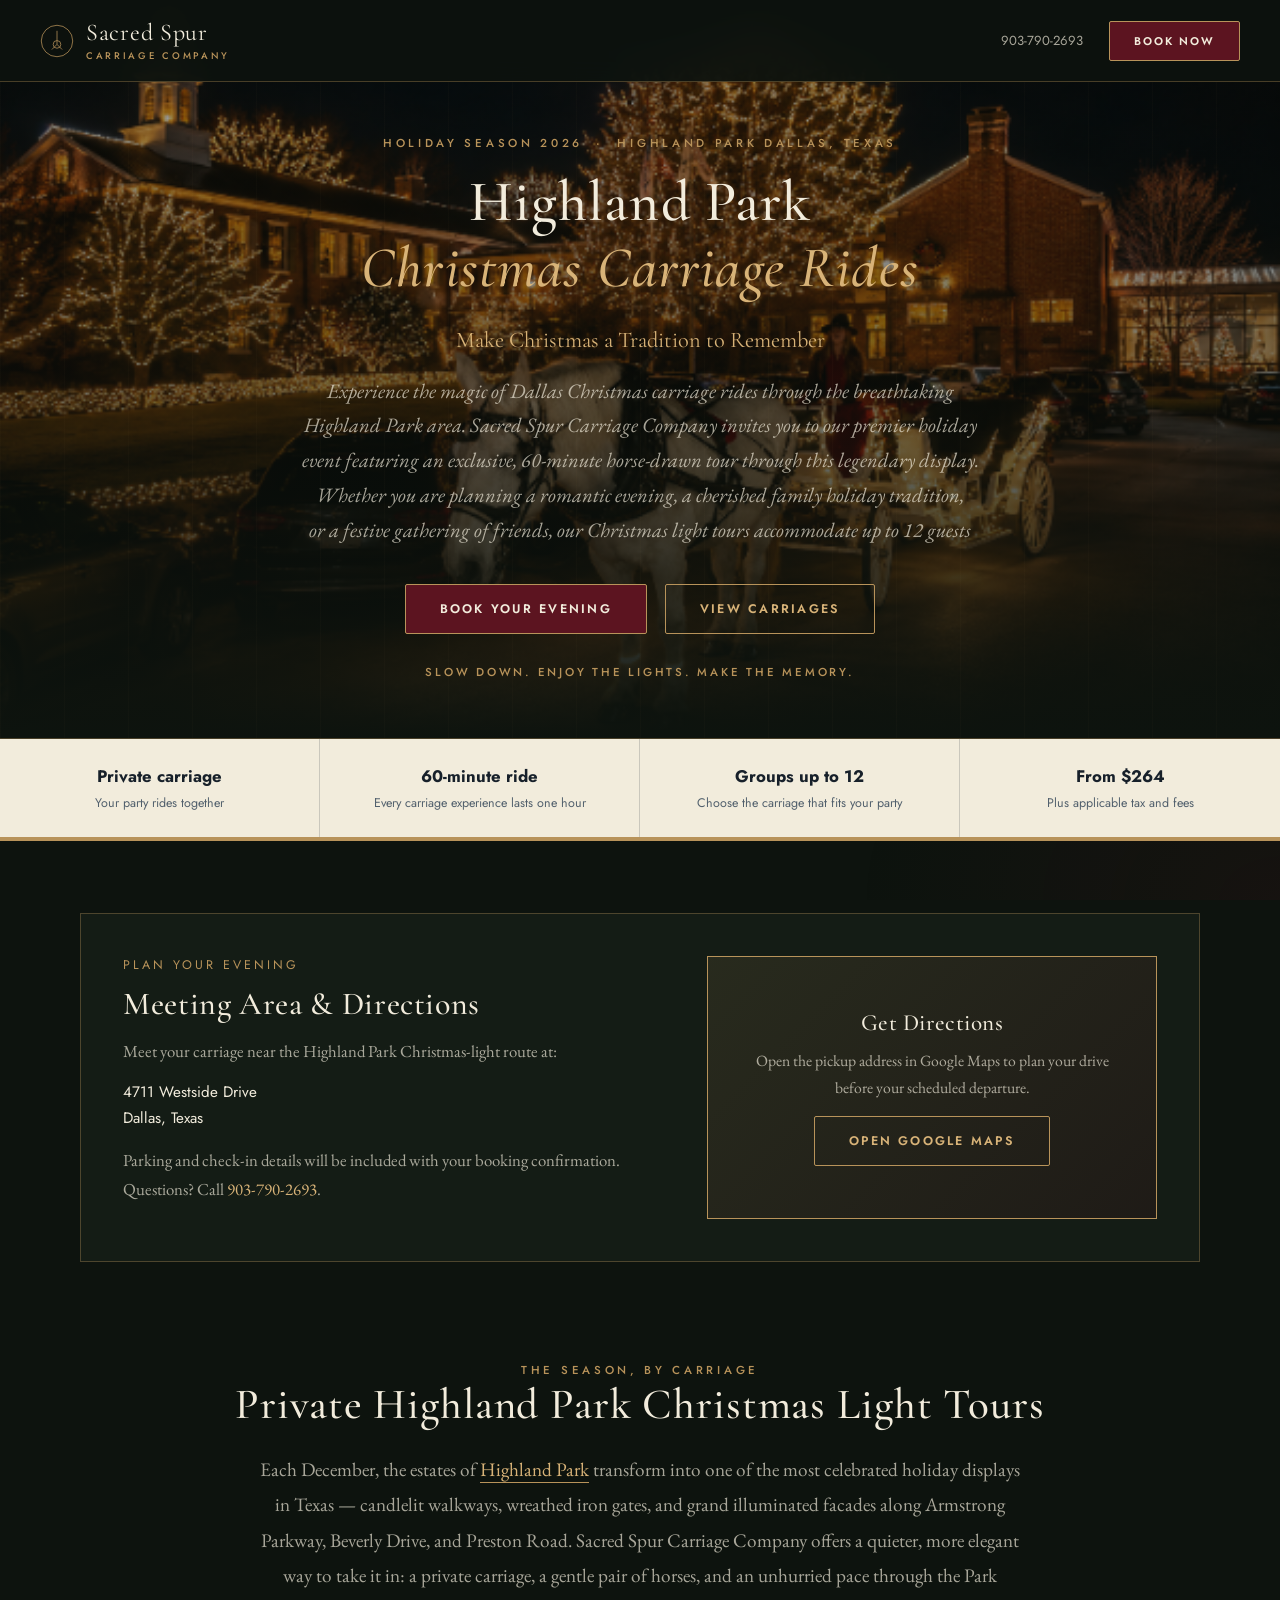
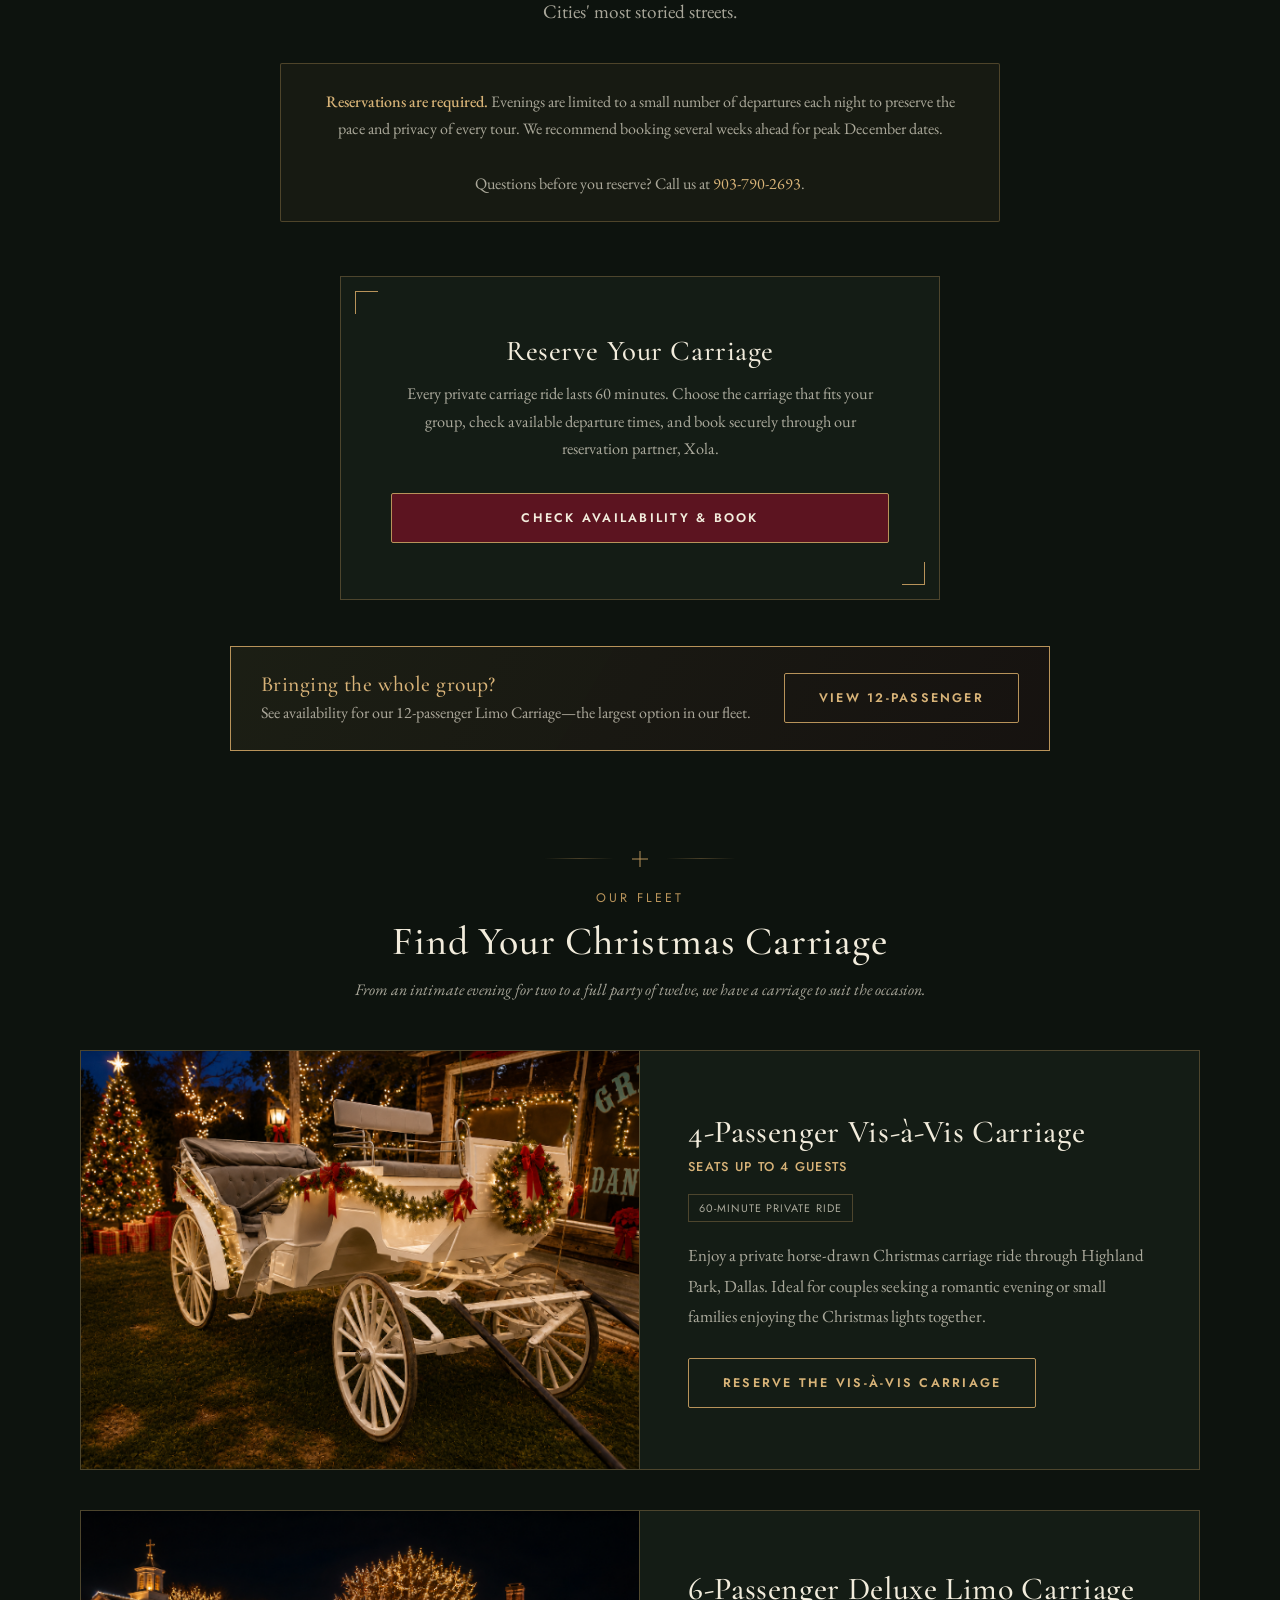
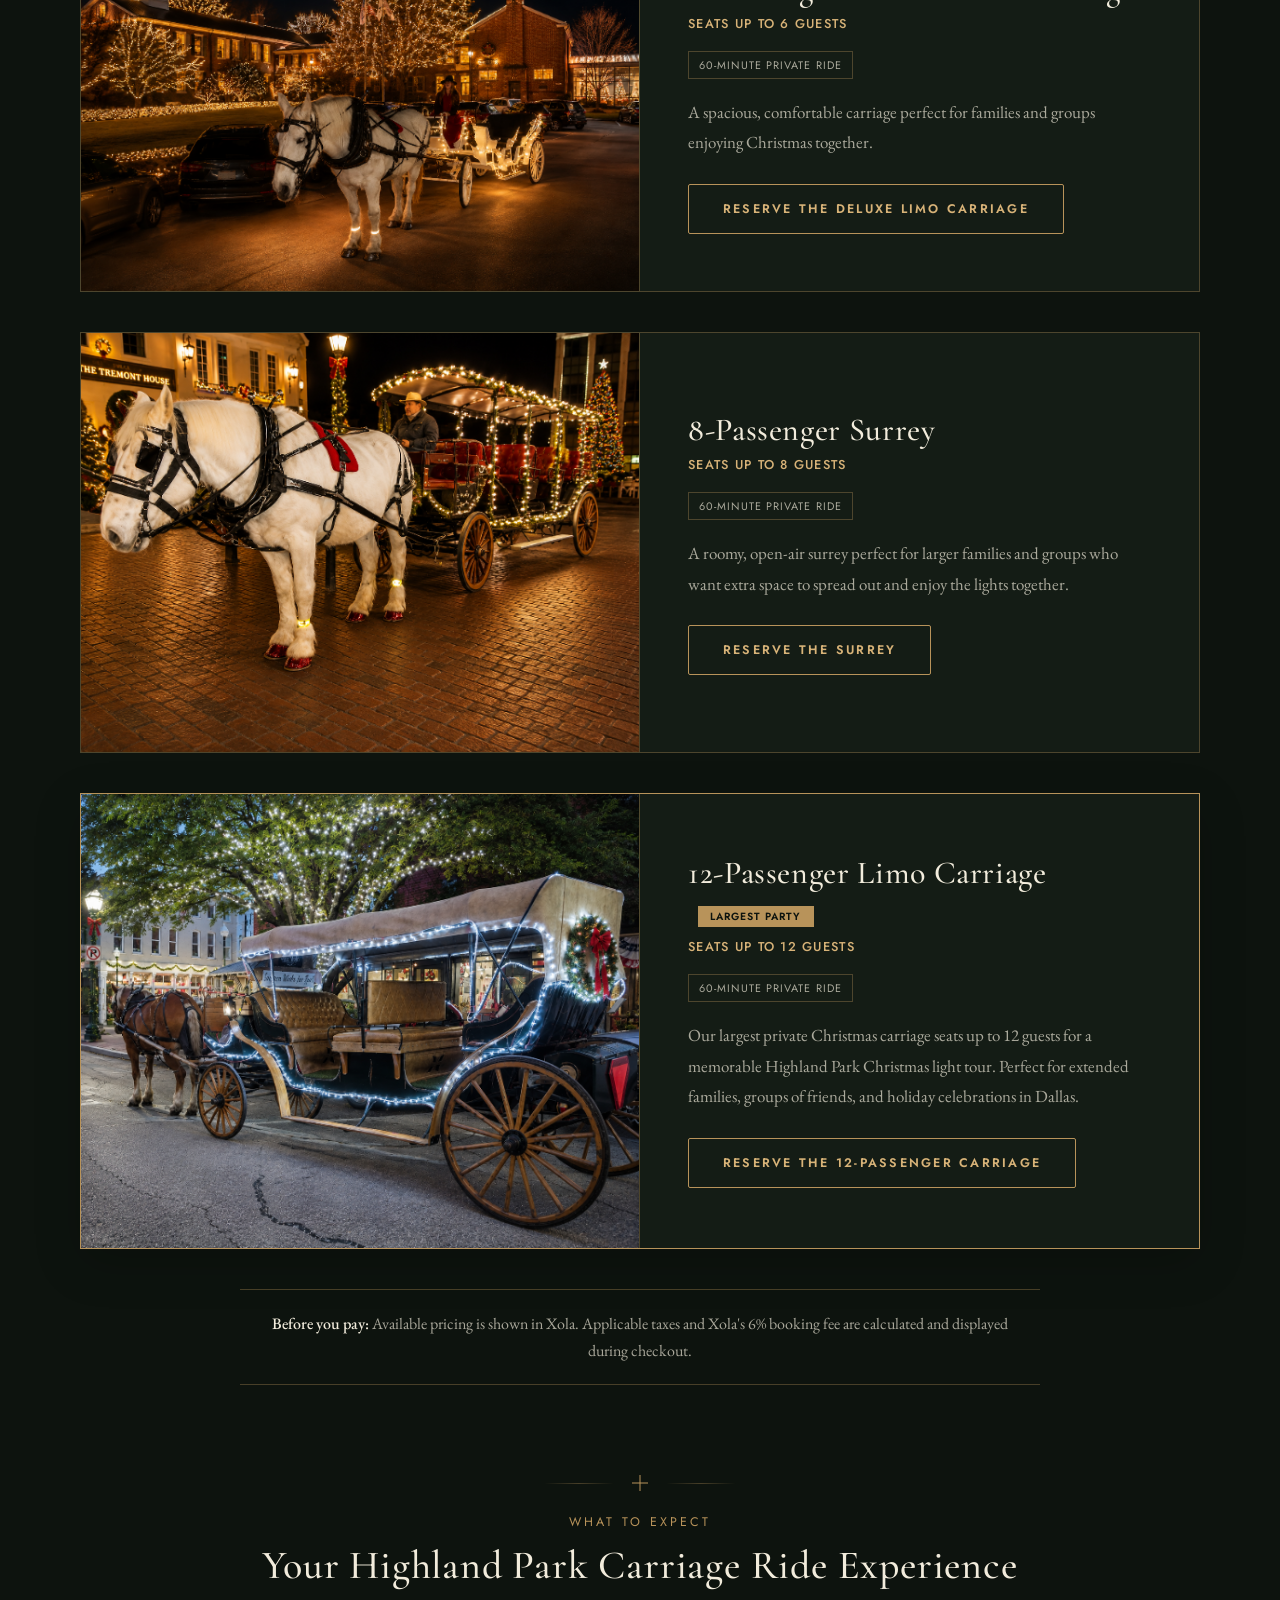
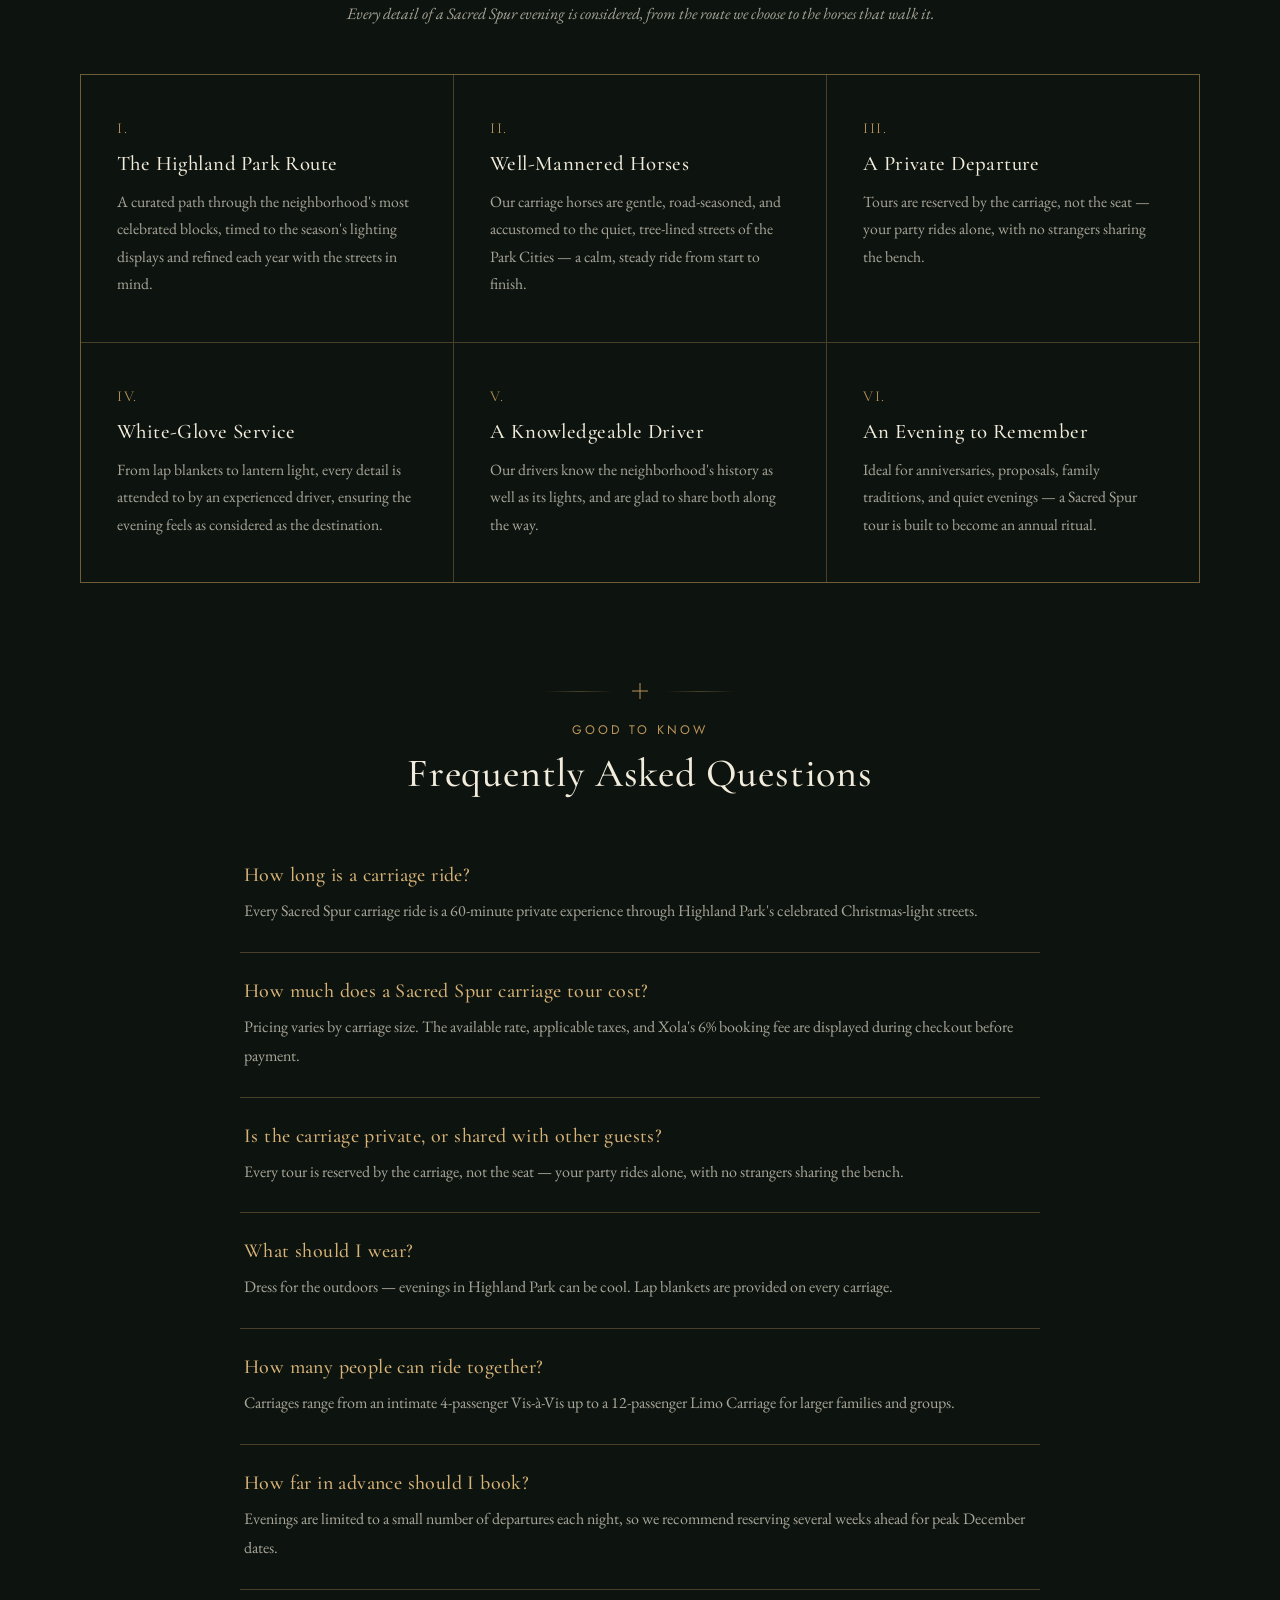
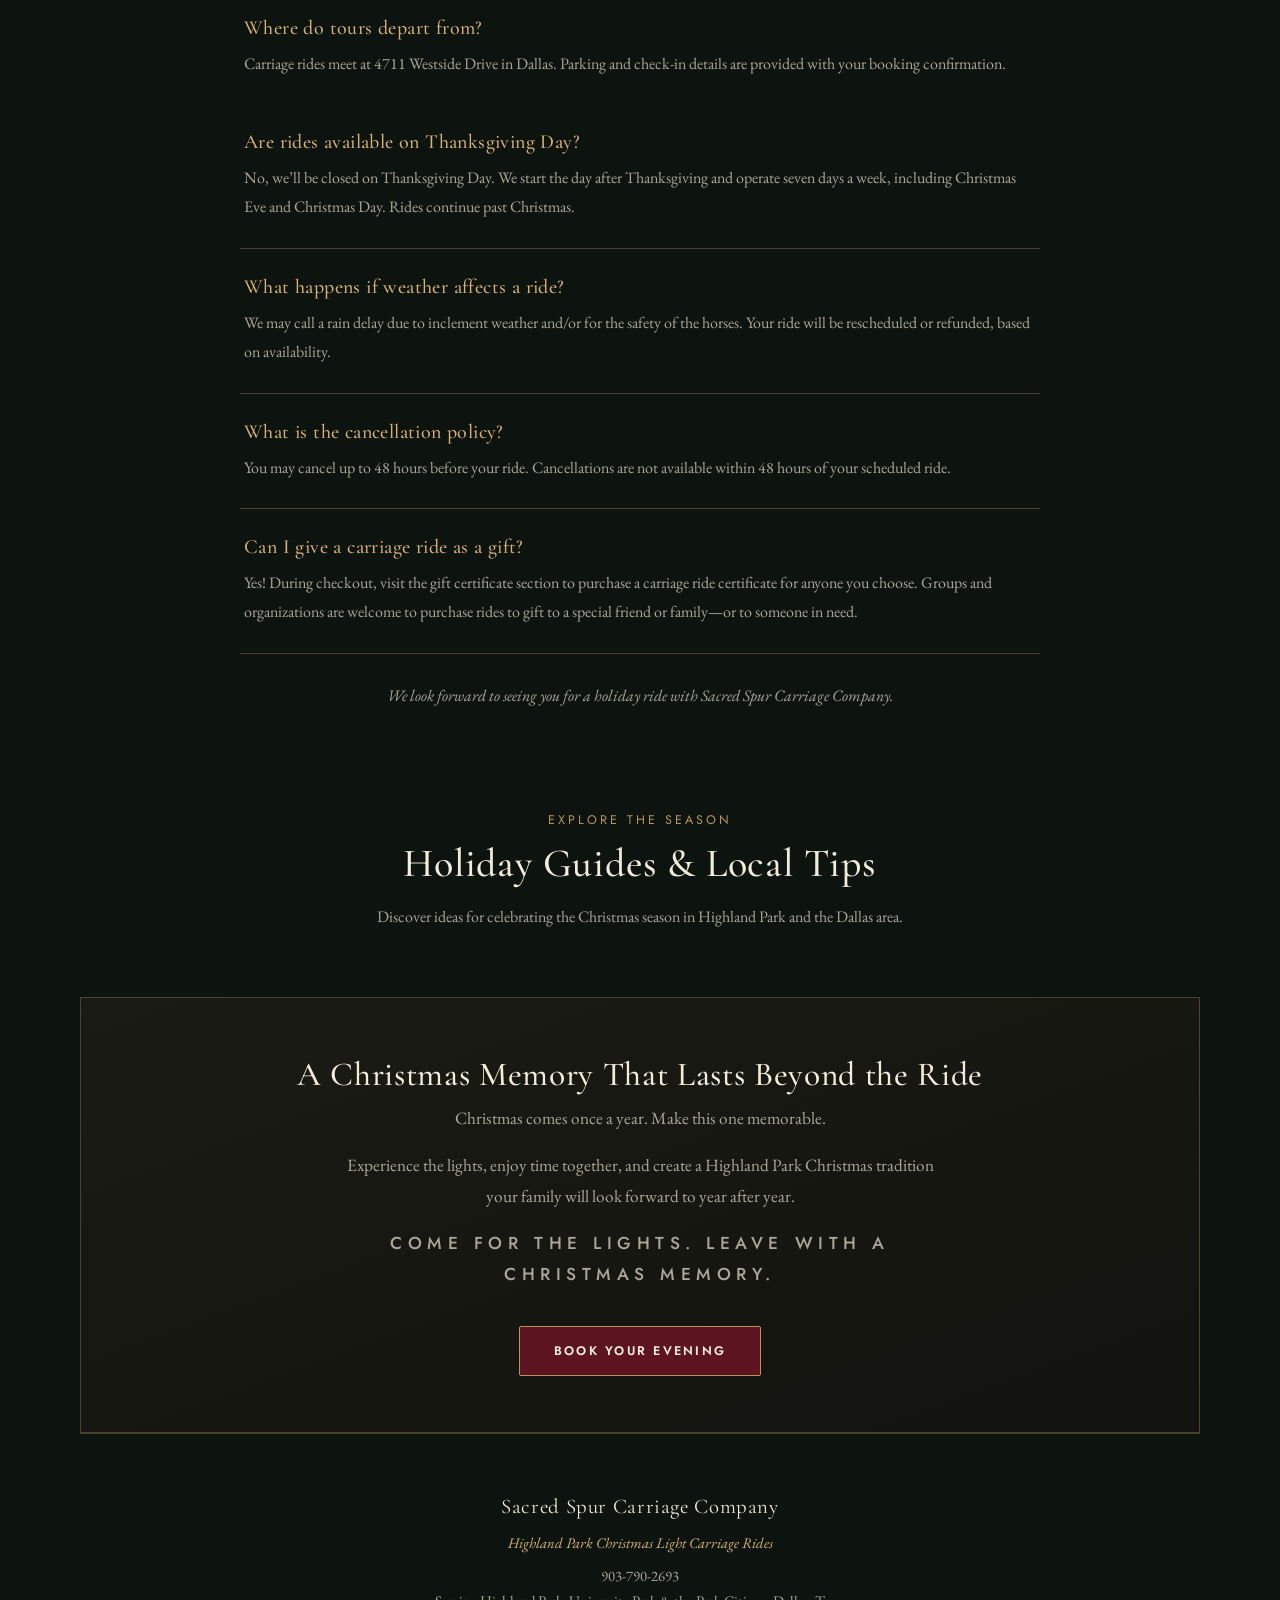
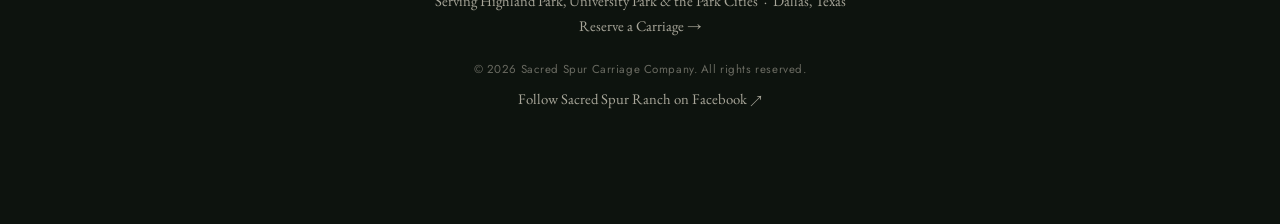
==== commit 5aa96702: "Refactor subtitle styles in header-hero Updated subtitle styles for better layout and alignment." ====
--- a/index.html
+++ b/index.html
@@ -396,15 +396,18 @@
   .header-hero h1 em{
     font-style:italic; color:var(--brass-bright);
   }
-  .header-hero .subtitle{
-    font-family:'EB Garamond', serif;
-    font-size:1.28rem;
-    font-style:italic;
-    max-width:640px;
-    line-height:1.7;
-    color:var(--ivory-dim);
-    margin-bottom:36px;
-  }
+.header-hero .subtitle {
+    font-family: 'EB Garamond', serif;
+    font-size: 1.28rem;
+    font-style: italic;
+    max-width: 750px;
+    width: 100%;
+    line-height: 1.7;
+    color: var(--ivory-dim);
+    margin: 0 auto 36px;
+    text-align: center;
+    text-wrap: balance;
+}
   .header-hero .hero-kicker{
     font-style:normal;
     font-family:'Cormorant Garamond',serif;
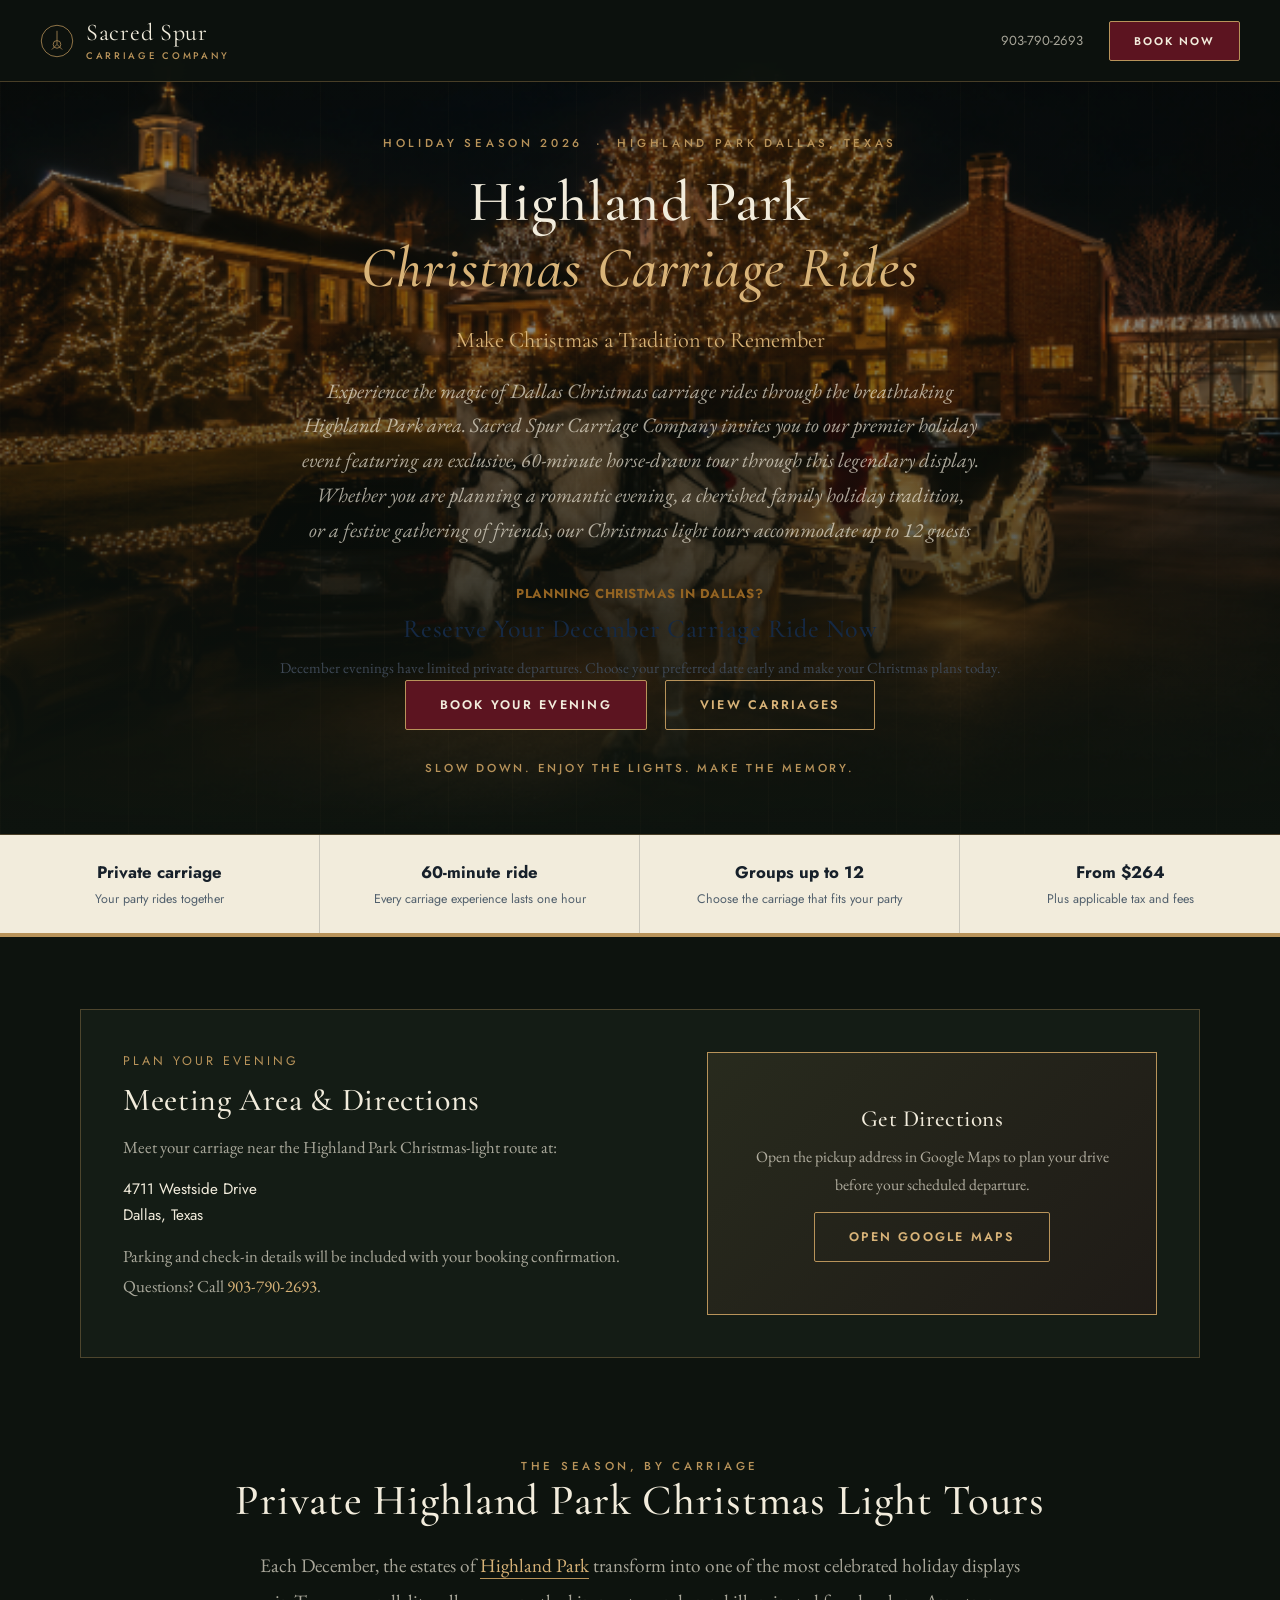
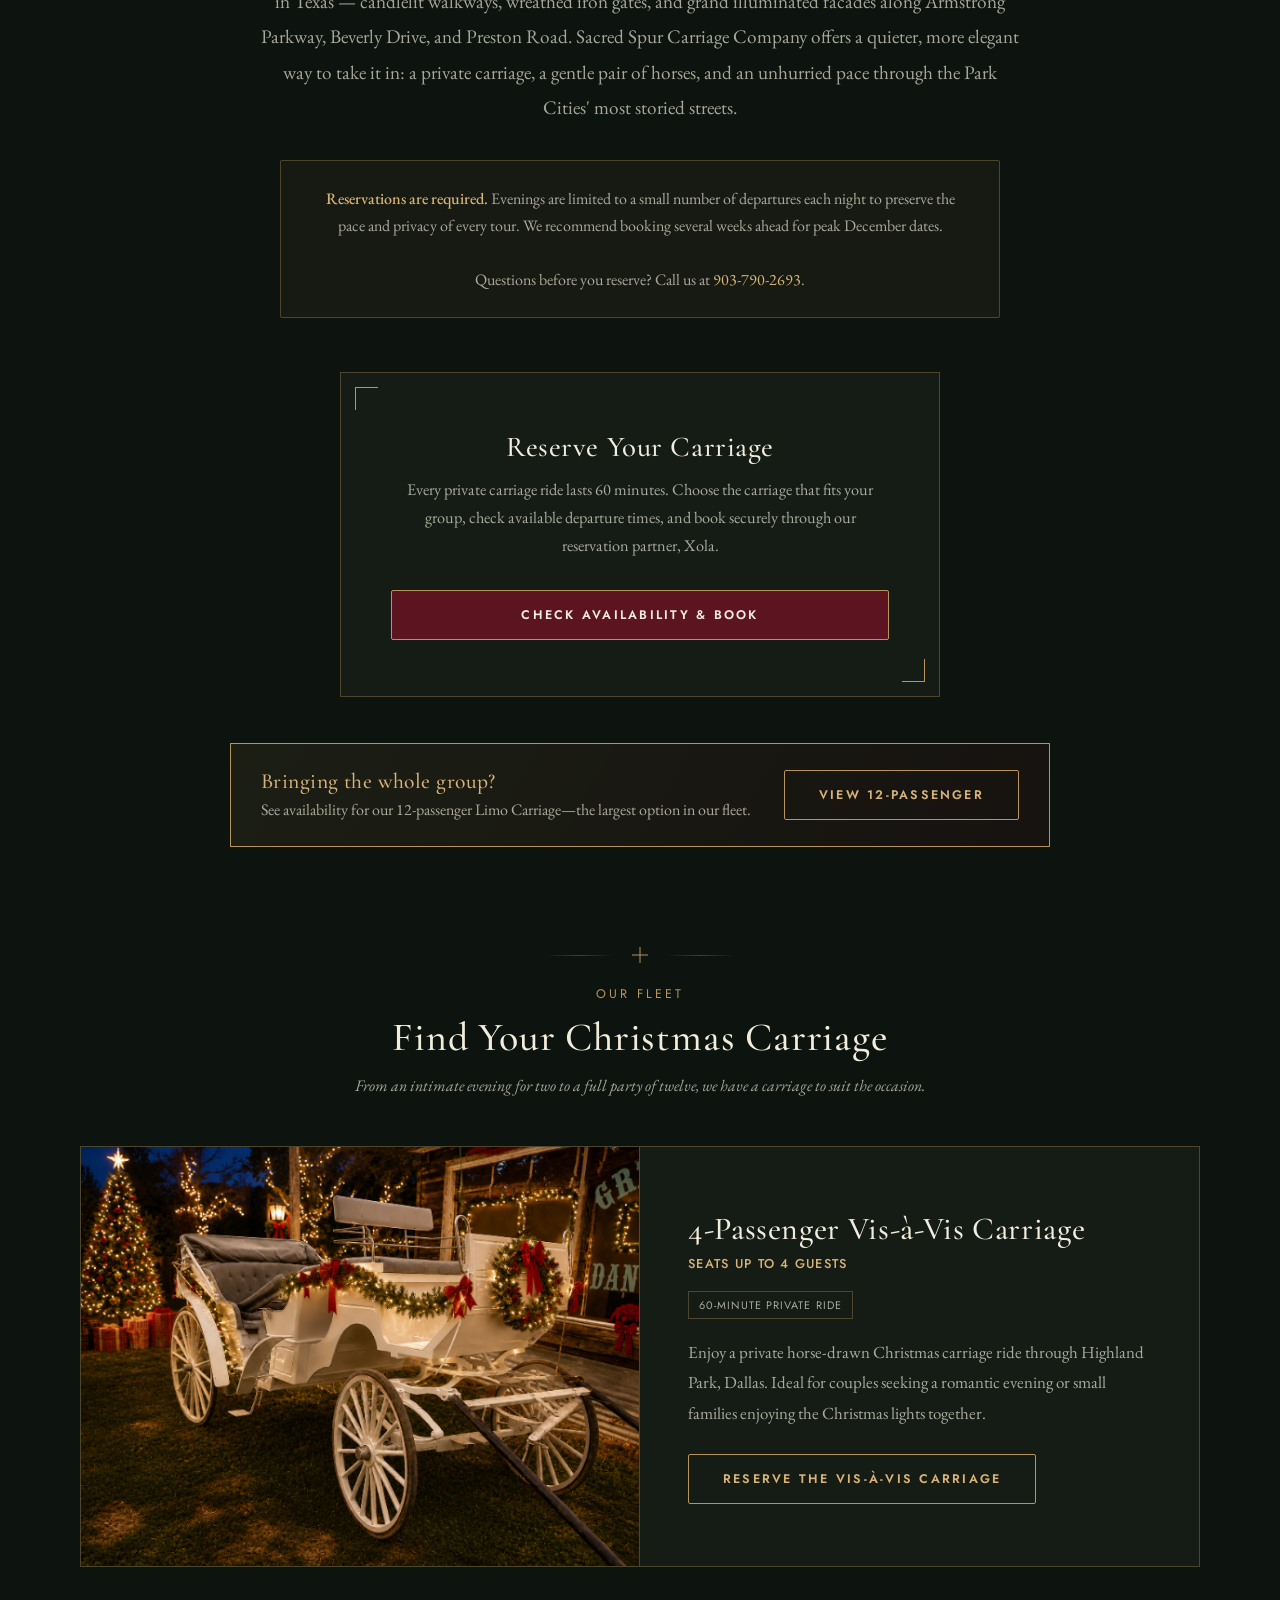
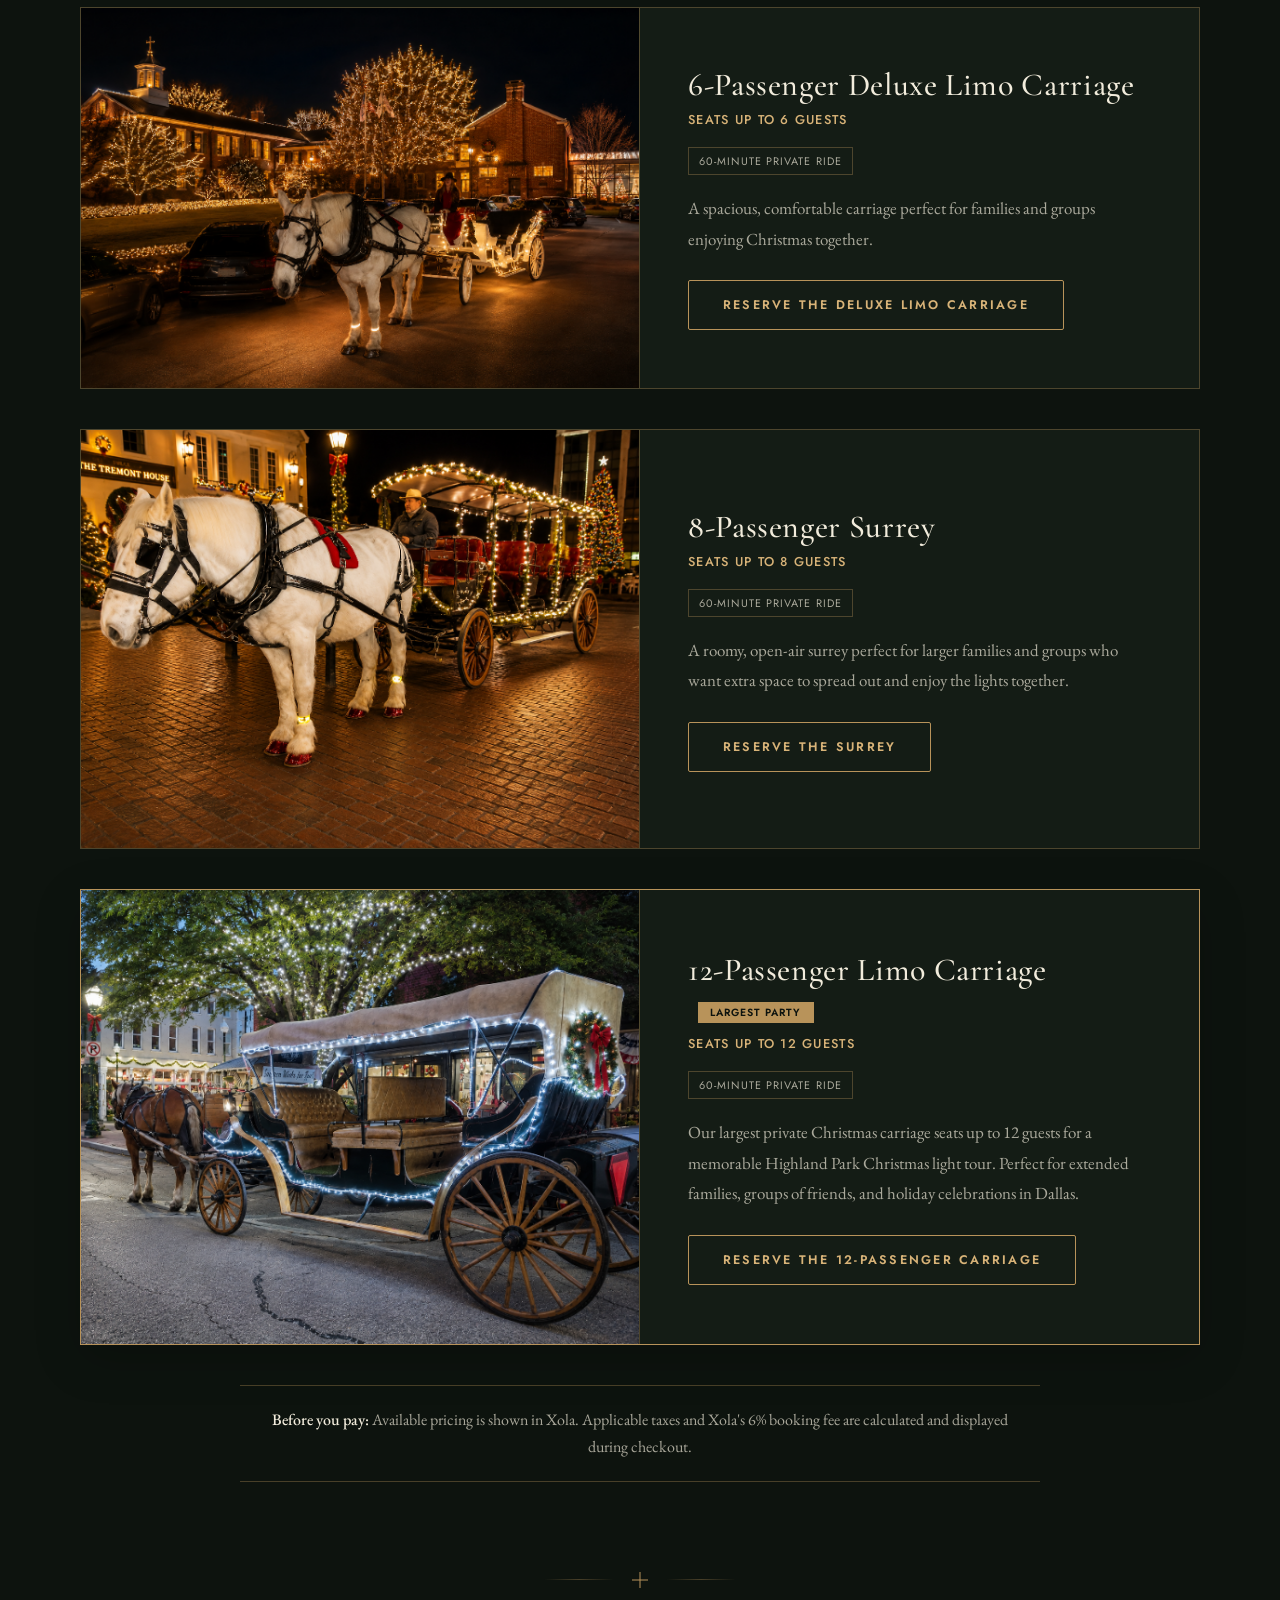
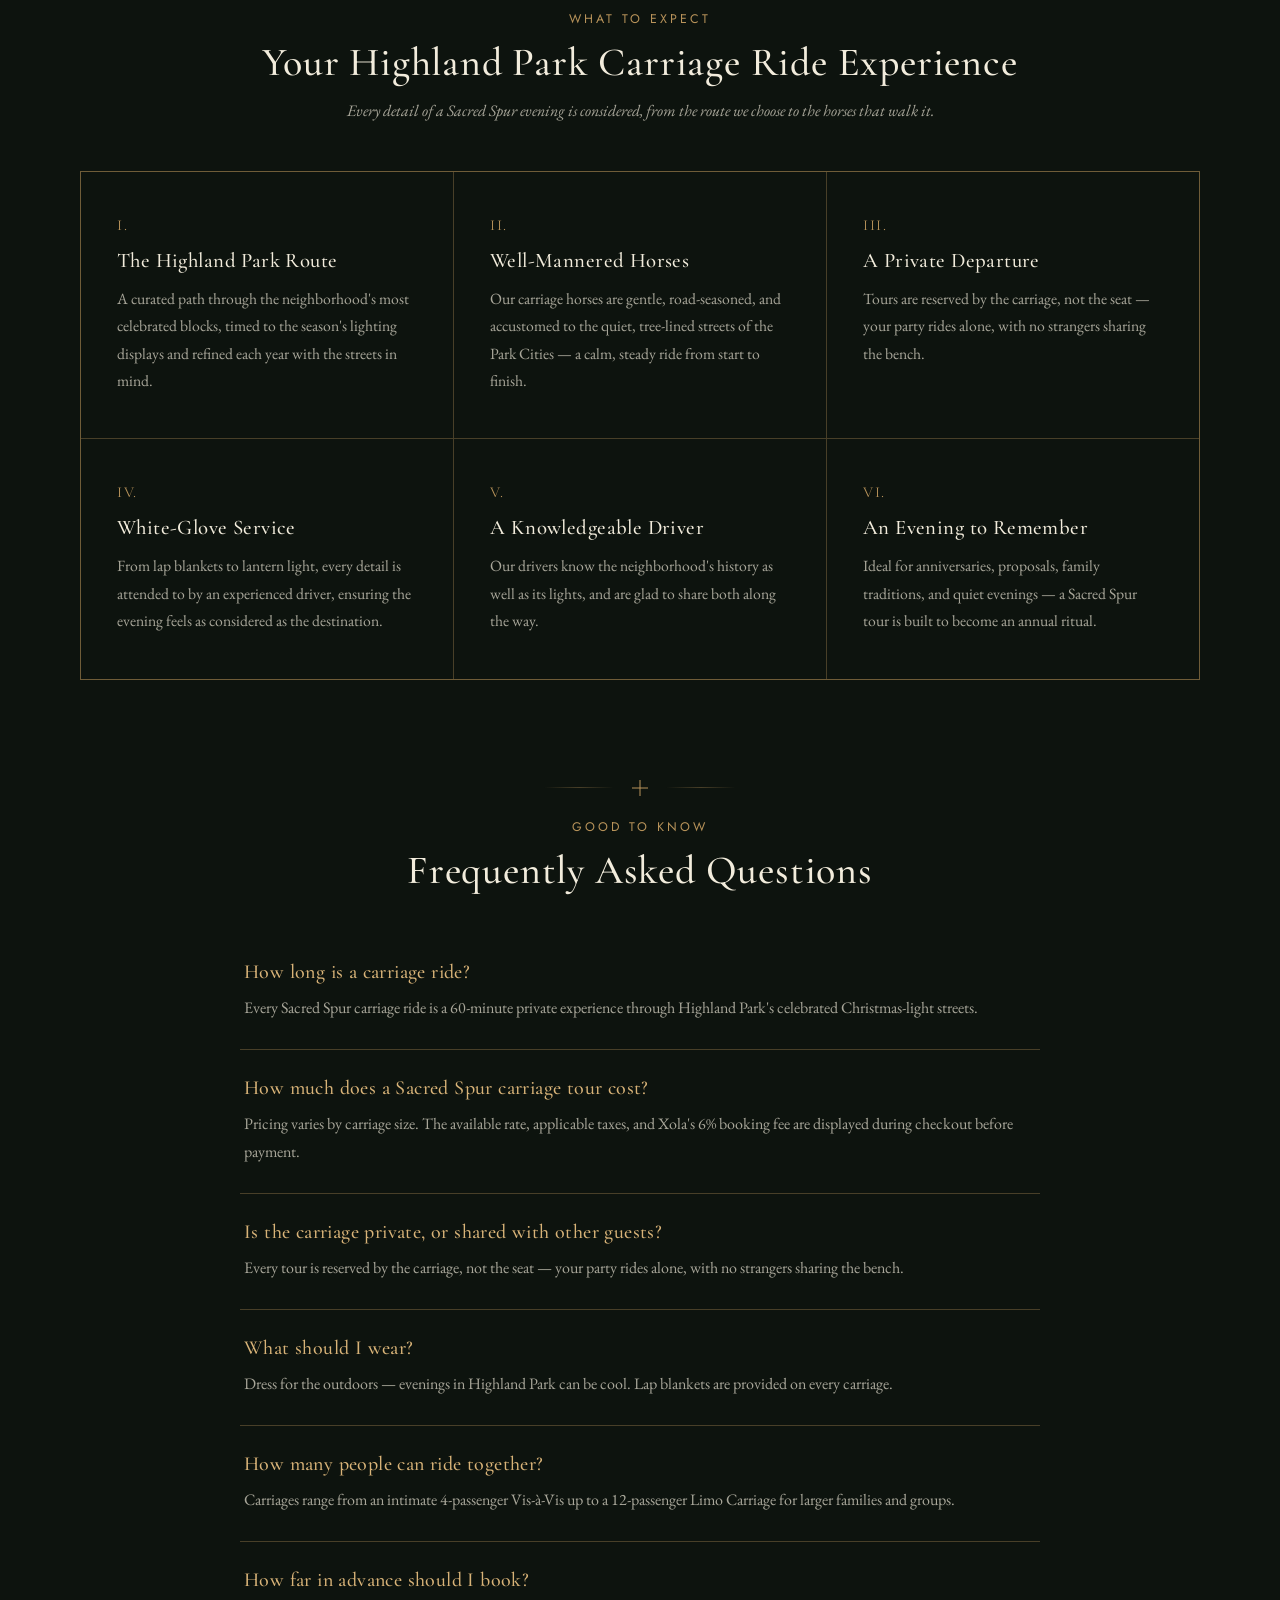
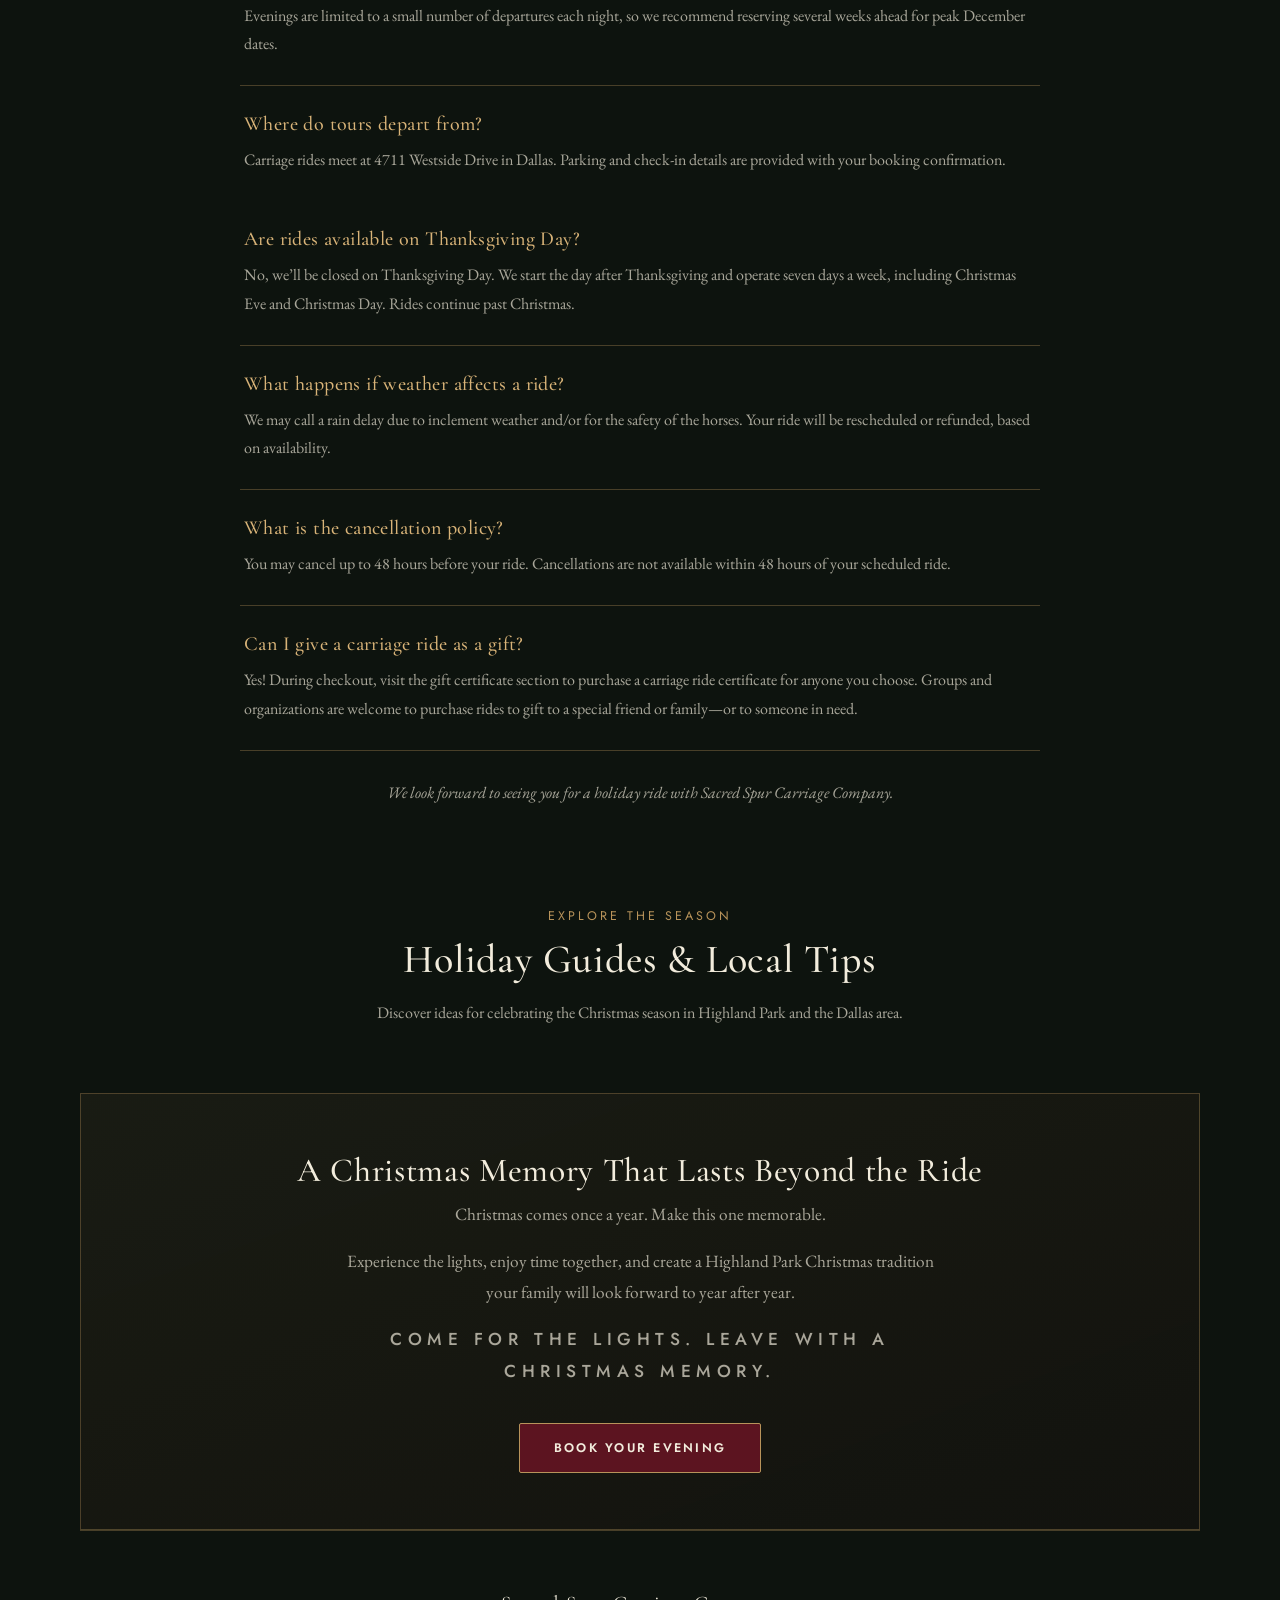
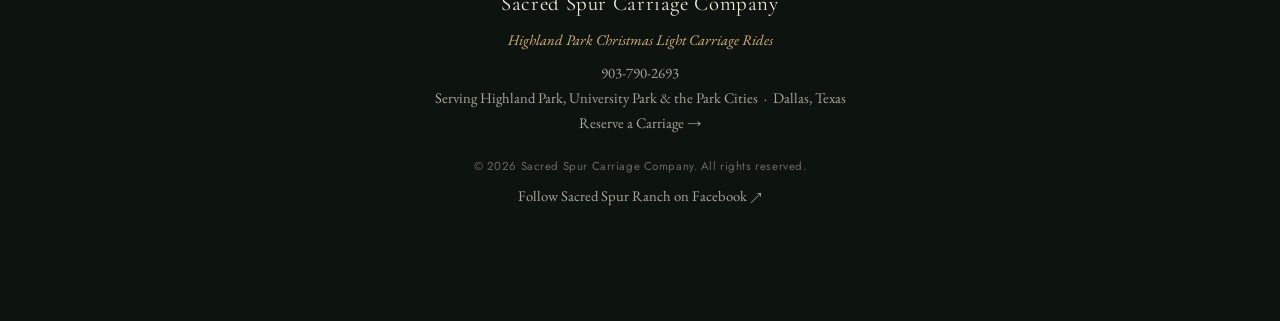
==== commit 843ac3ce: "Add early booking notice for December carriage rides Added an early booking notice for December carr" ====
--- a/index.html
+++ b/index.html
@@ -841,6 +841,53 @@
     .hero-ctas{width:100%; flex-direction:column;}
     .hero-ctas .btn{width:100%;}
   }
+  
+<!-- November / December Early Booking Message -->
+
+  .early-booking-notice {
+    max-width: 650px;
+    margin: 24px auto;
+    padding: 20px 24px;
+    background: #fff5de;
+    border: 1px solid #d6b36d;
+    border-radius: 12px;
+    text-align: center;
+    color: #152944;
+    box-shadow: 0 4px 18px rgba(0,0,0,.10);
+  }
+
+  .early-booking-notice .eyebrow {
+    color: #926322;
+    font-size: 13px;
+    font-weight: 700;
+    letter-spacing: .04em;
+    margin: 0 0 8px;
+  }
+
+  .early-booking-notice h2 {
+    color: #152944;
+    font-size: clamp(20px, 3vw, 26px);
+    line-height: 1.3;
+    margin: 0 0 10px;
+  }
+
+  .early-booking-notice p {
+    color: #3e4855;
+    font-size: 15px;
+    line-height: 1.6;
+    margin: 0;
+  }
+
+  @media (max-width: 600px) {
+    .early-booking-notice {
+      padding: 16px;
+      margin: 20px 0;
+    }
+  }
+
+
+
+
 </style>
 </head>
 <body>
@@ -881,6 +928,22 @@
       <h1>Highland Park<br><em>Christmas Carriage Rides</em></h1>
       <p class="subtitle hero-kicker">Make Christmas a Tradition to Remember</p>
       <p class="subtitle">Experience the magic of Dallas Christmas carriage rides through the breathtaking Highland Park area. Sacred Spur Carriage Company invites you to our premier holiday event featuring an exclusive, 60-minute horse-drawn tour through this legendary display. Whether you are planning a romantic evening, a cherished family holiday tradition, or a festive gathering of friends, our Christmas light tours accommodate up to 12 guests</p>
+     <div class="early-booking-notice">
+  <p class="eyebrow">
+    PLANNING CHRISTMAS IN DALLAS?
+  </p>
+
+  <h2>
+    Reserve Your December Carriage Ride Now
+  </h2>
+
+  <p>
+    December evenings have limited private
+    departures. Choose your preferred date
+    early and make your Christmas plans today.
+  </p>
+</div>
+<!-- End Early Booking Message -->
       <div class="hero-ctas">
         <a href="https://x2-checkout.xola.app/flows/mvp?button=64501fc80d4d0f3dbd657a30" target="_blank" rel="noopener" class="btn btn-book xola-checkout" data-button-id="64501fc80d4d0f3dbd657a30" data-track="book-now" data-placement="hero">Book Your Evening</a>
         <a href="#tours" class="btn btn-outline">View Carriages</a>
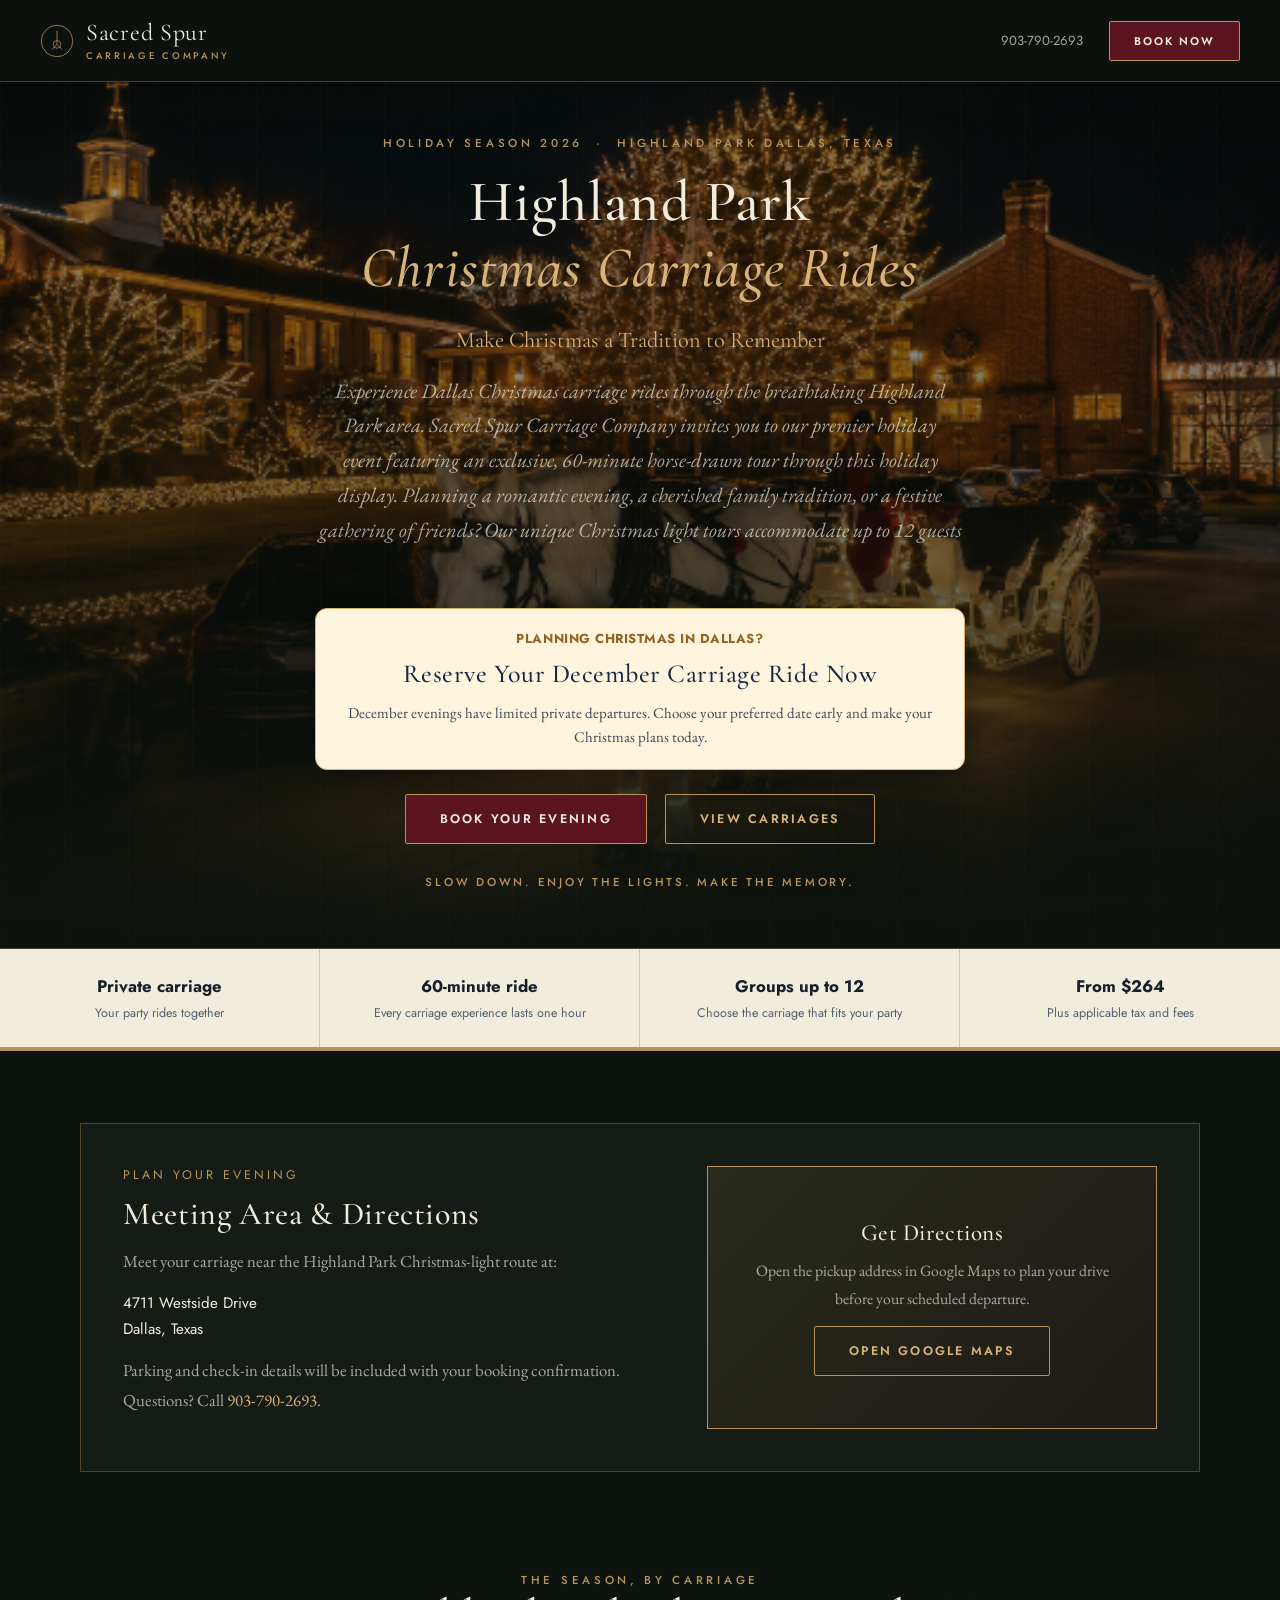
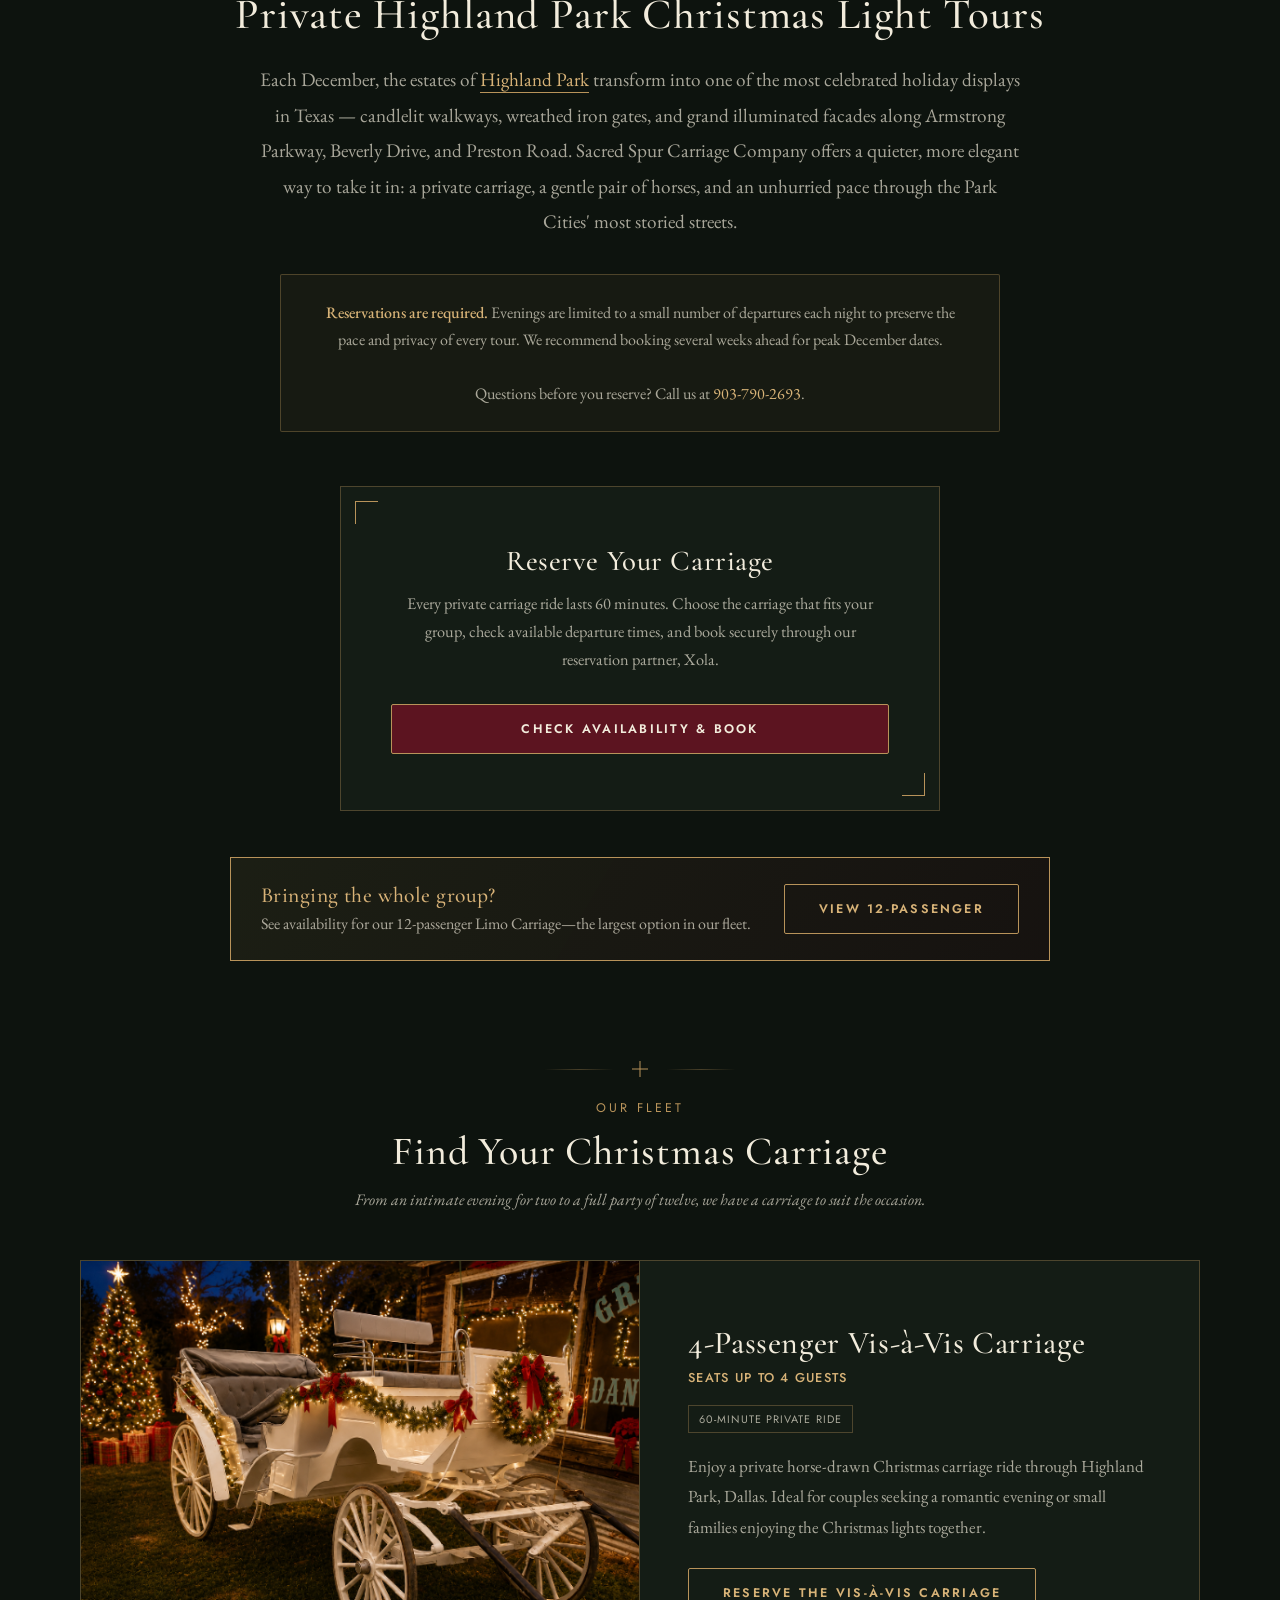
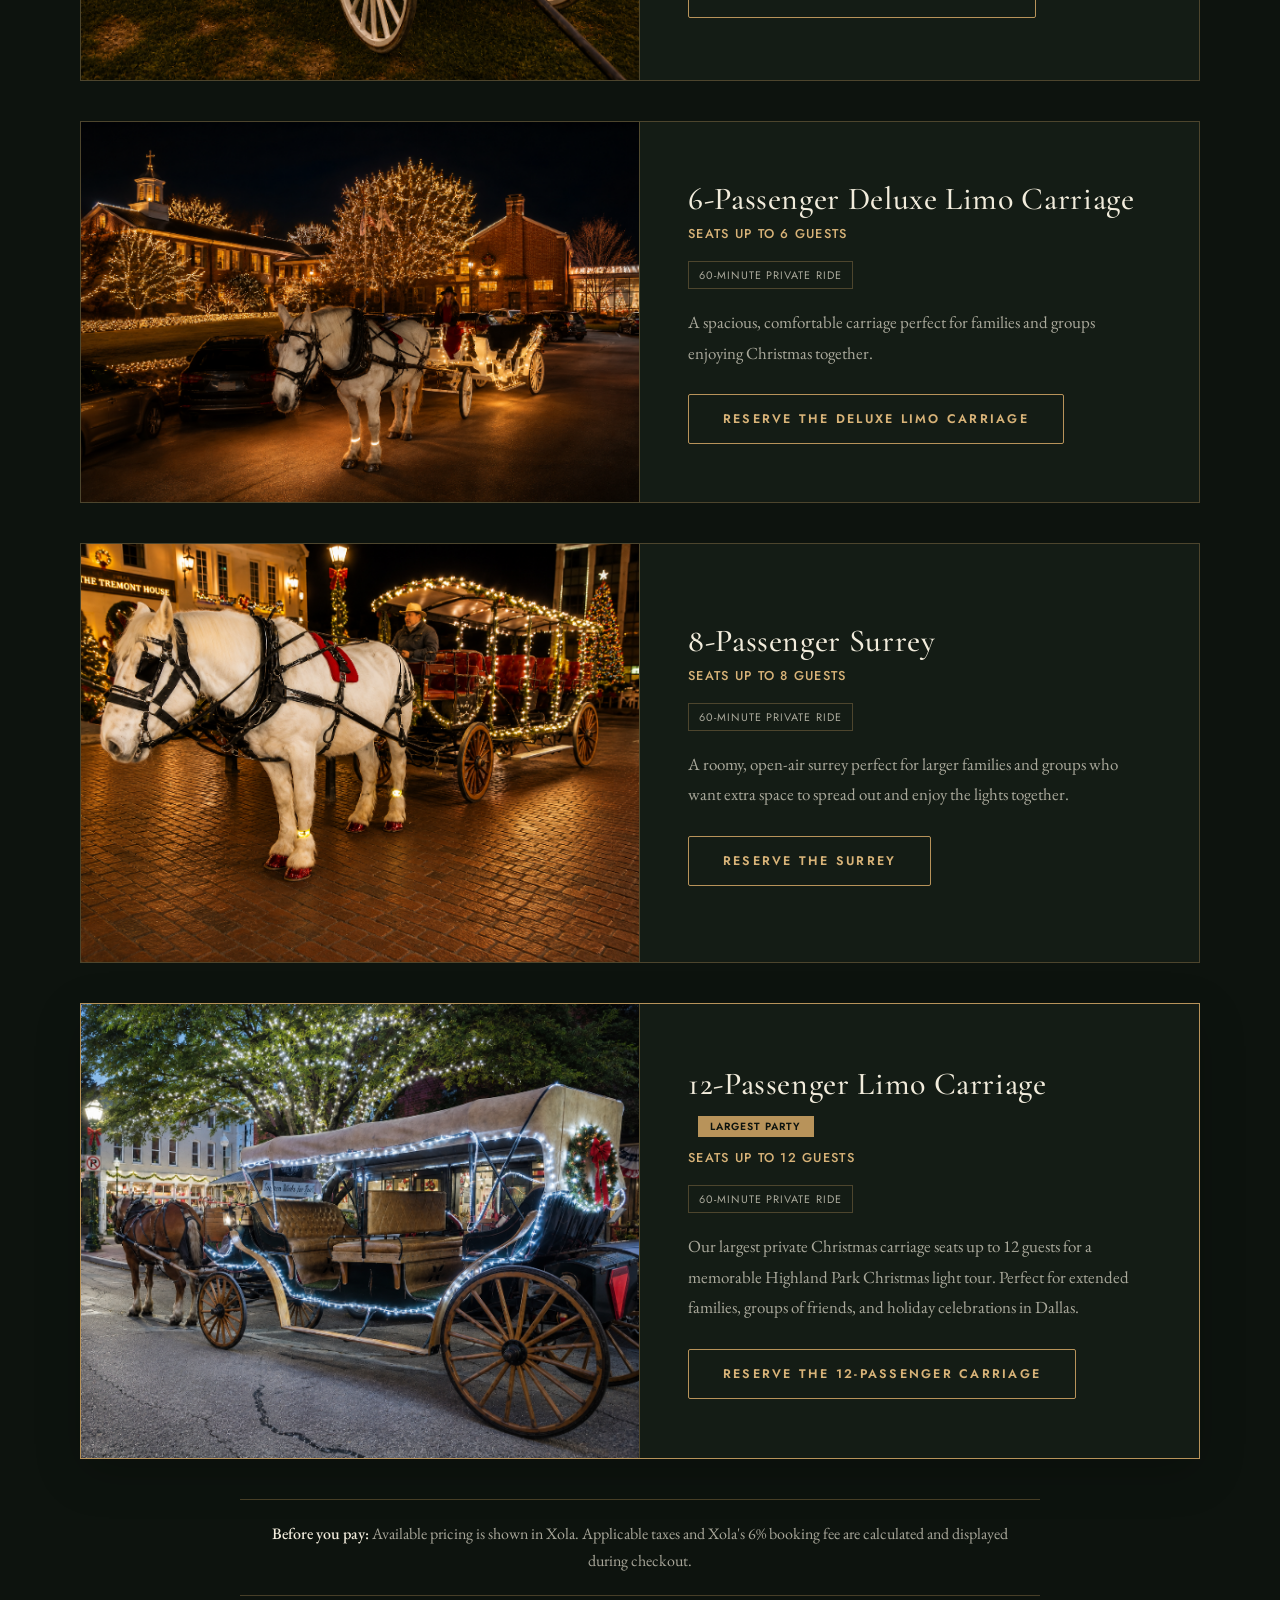
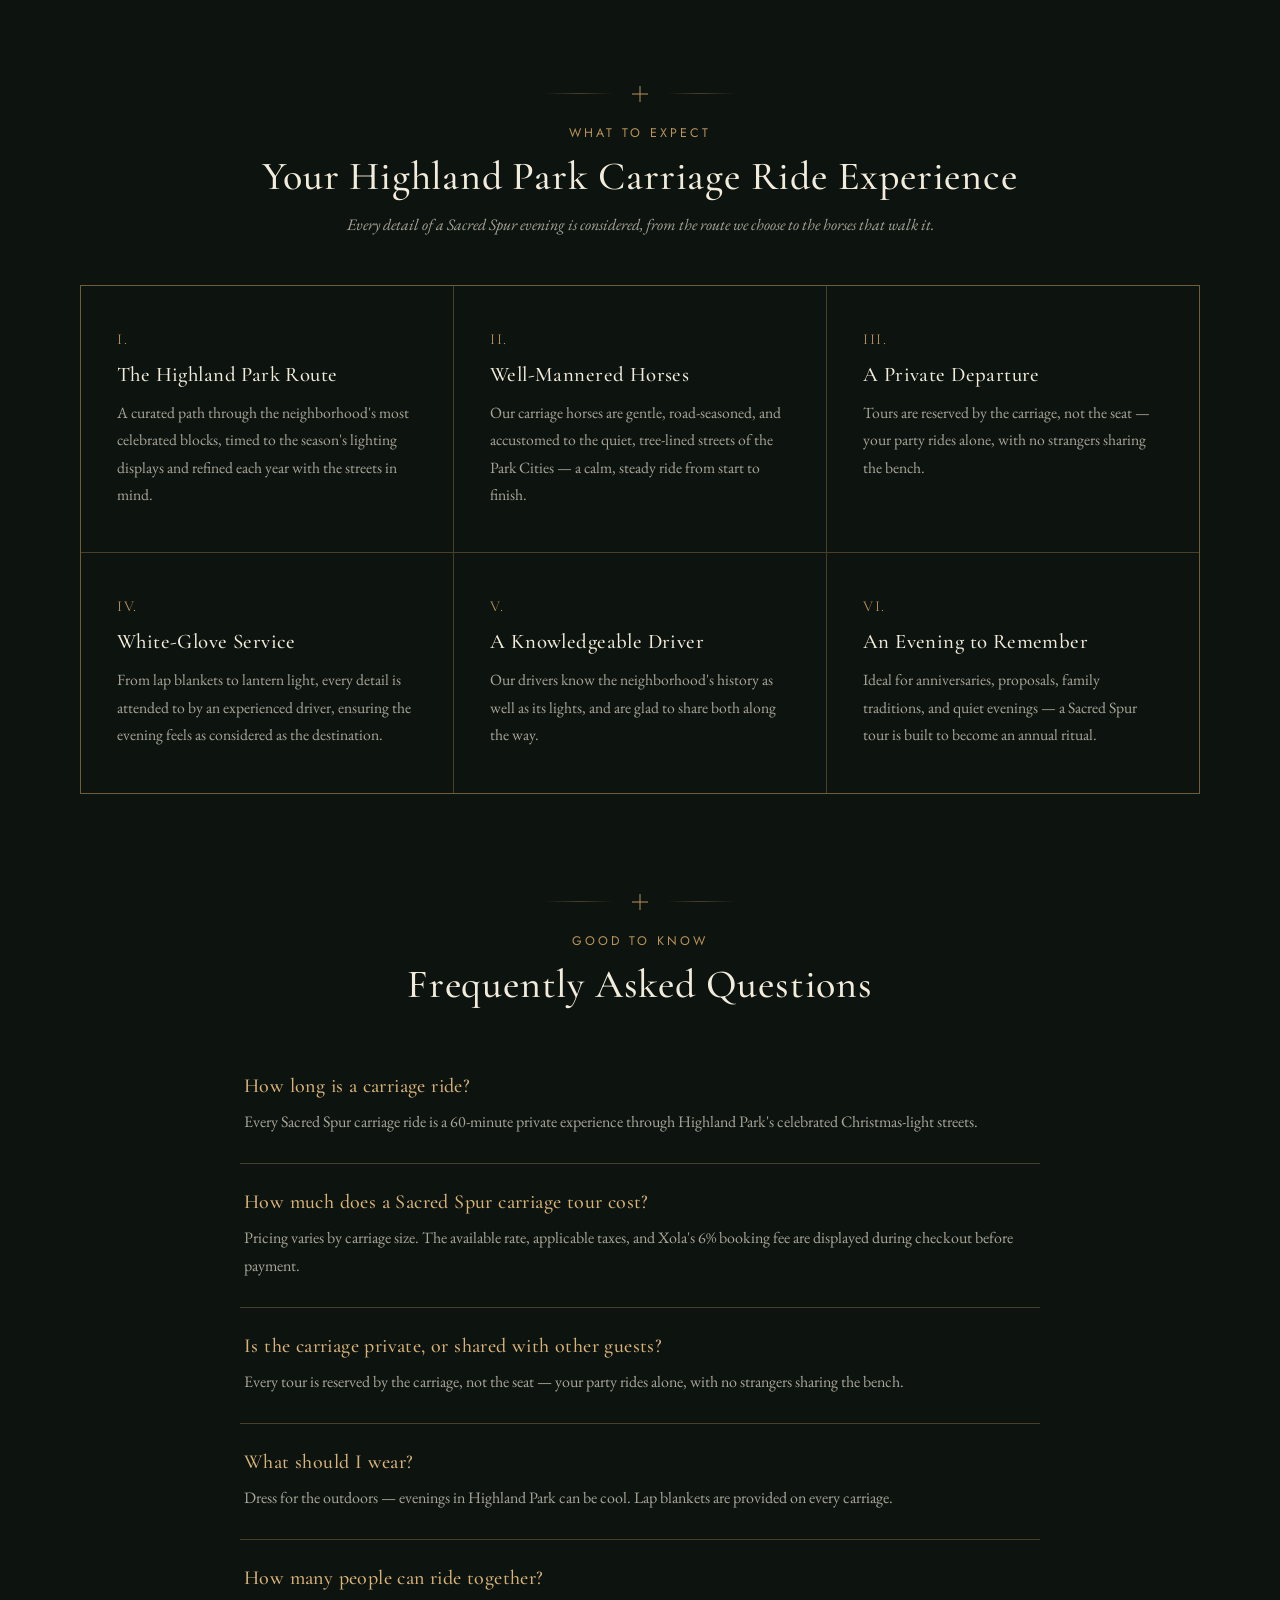
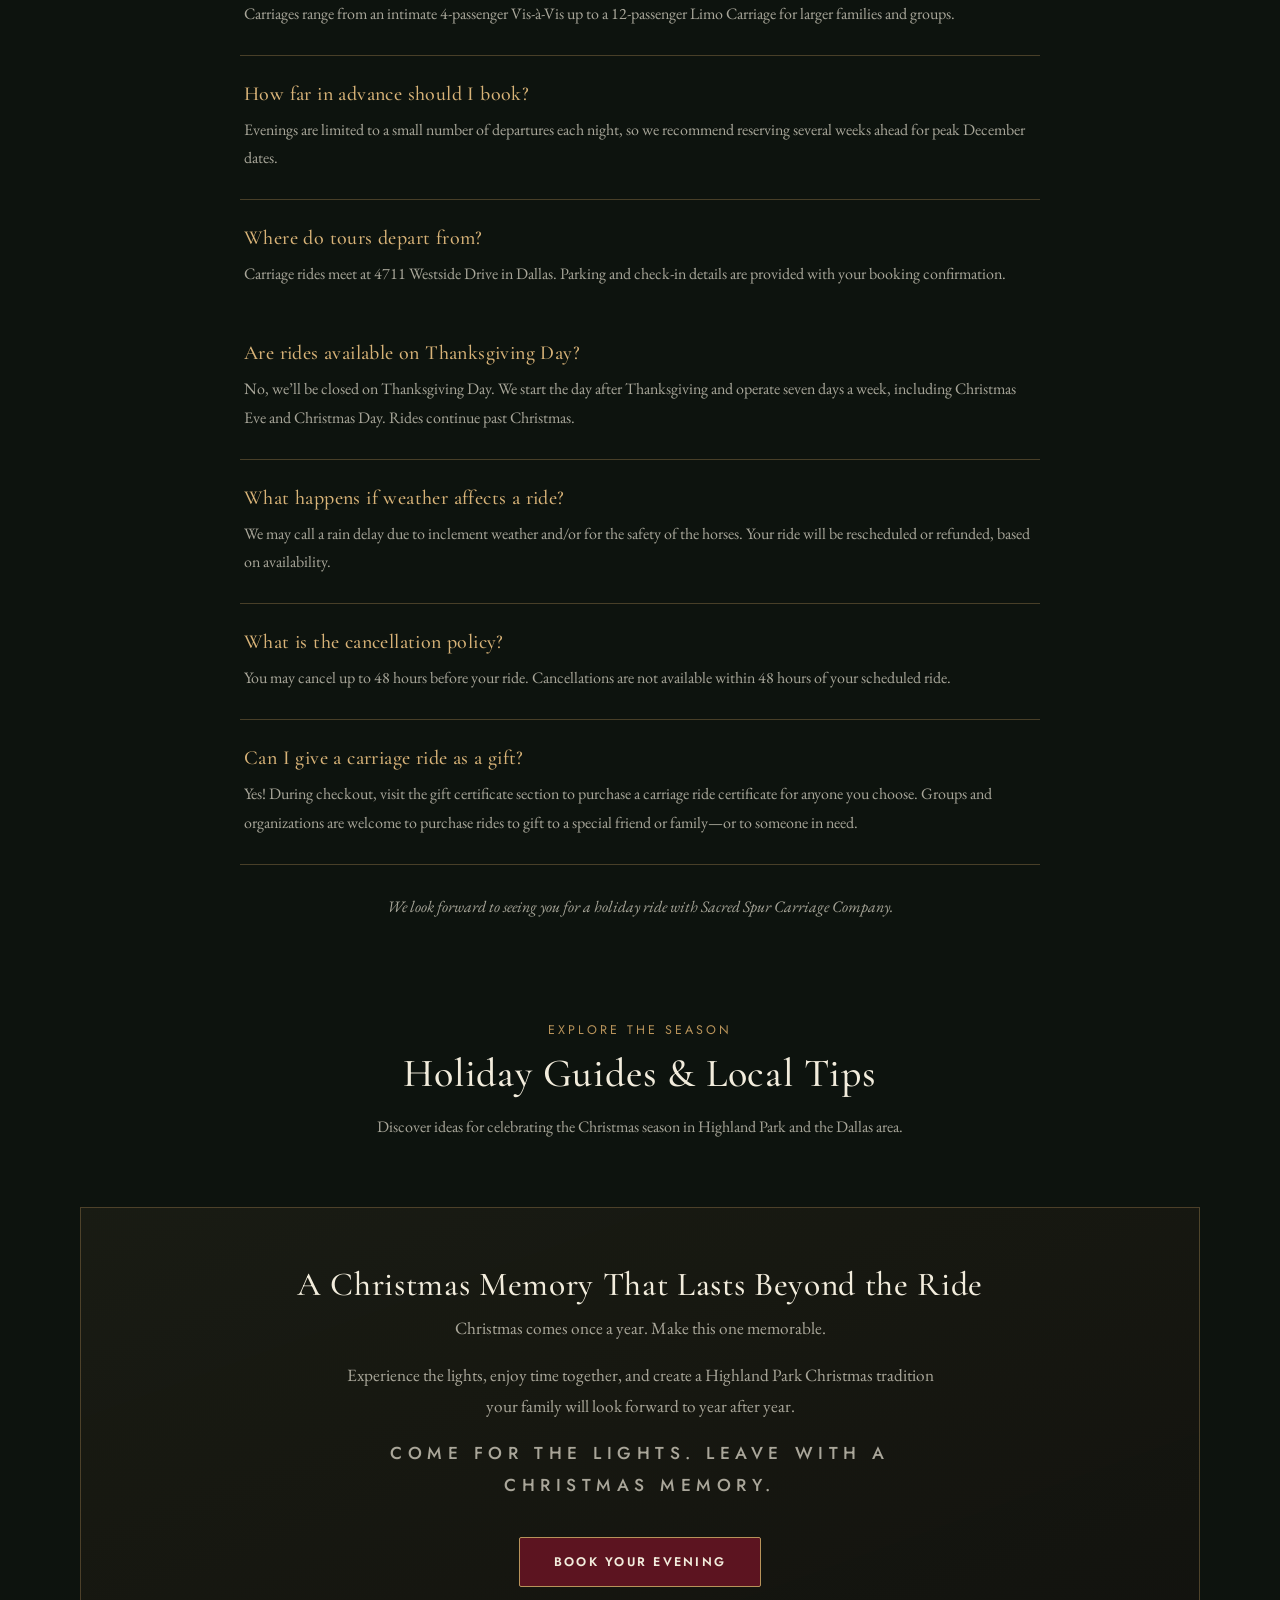
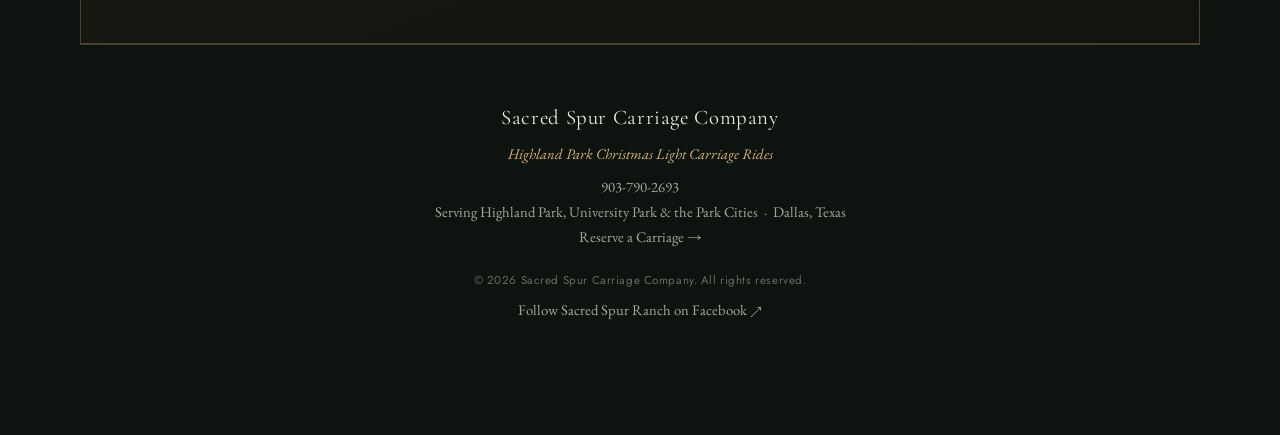
==== commit 9d1c90d9: "Revise early booking message and event description Updated the early booking message and refined the" ====
--- a/index.html
+++ b/index.html
@@ -842,7 +842,7 @@
     .hero-ctas .btn{width:100%;}
   }
   
-<!-- November / December Early Booking Message -->
+/*-- November / December Early Booking Message --*/
 
   .early-booking-notice {
     max-width: 650px;
@@ -927,7 +927,7 @@
       <div class="eyebrow">Holiday Season 2026 &nbsp;·&nbsp; Highland Park Dallas, Texas</div>
       <h1>Highland Park<br><em>Christmas Carriage Rides</em></h1>
       <p class="subtitle hero-kicker">Make Christmas a Tradition to Remember</p>
-      <p class="subtitle">Experience the magic of Dallas Christmas carriage rides through the breathtaking Highland Park area. Sacred Spur Carriage Company invites you to our premier holiday event featuring an exclusive, 60-minute horse-drawn tour through this legendary display. Whether you are planning a romantic evening, a cherished family holiday tradition, or a festive gathering of friends, our Christmas light tours accommodate up to 12 guests</p>
+      <p class="subtitle">Experience Dallas Christmas carriage rides through the breathtaking Highland Park area. Sacred Spur Carriage Company invites you to our premier holiday event featuring an exclusive, 60-minute horse-drawn tour through this holiday display. Planning a romantic evening, a cherished family tradition, or a festive gathering of friends? Our unique Christmas light tours accommodate up to 12 guests</p>
      <div class="early-booking-notice">
   <p class="eyebrow">
     PLANNING CHRISTMAS IN DALLAS?
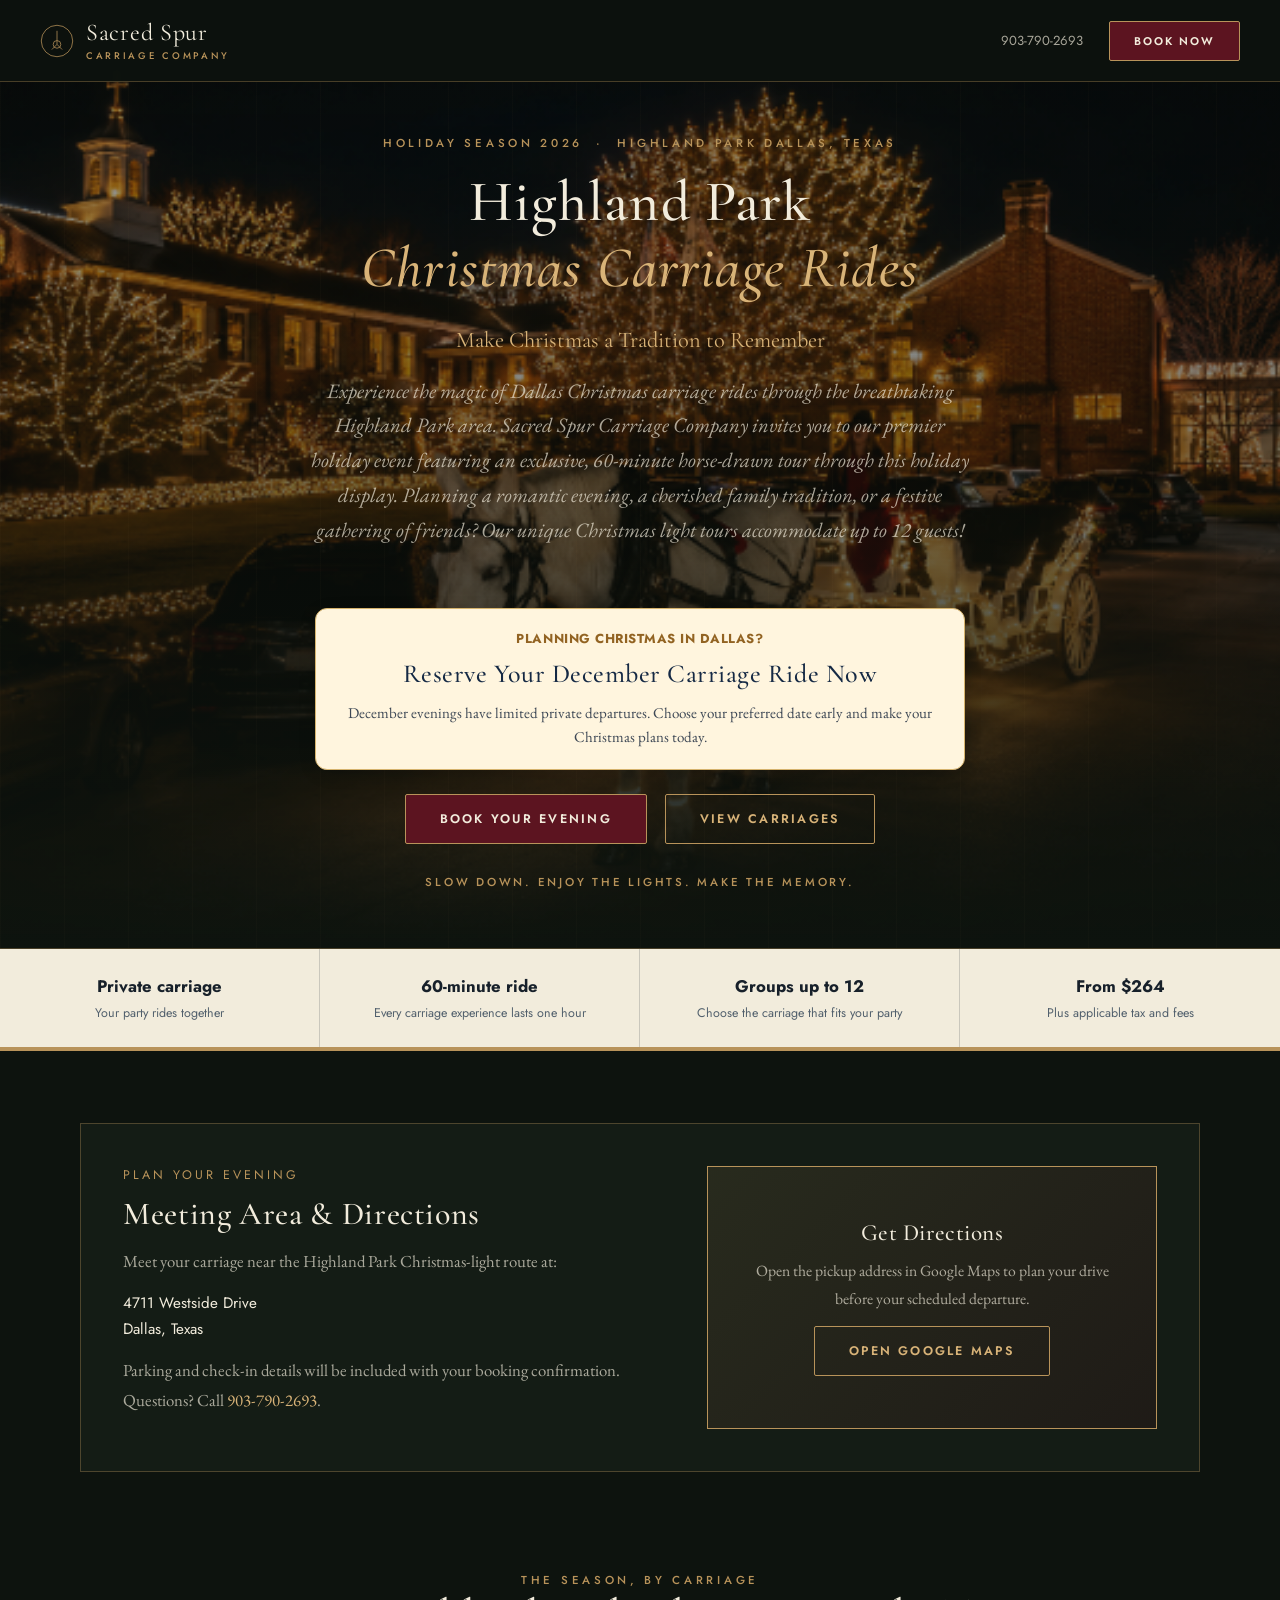
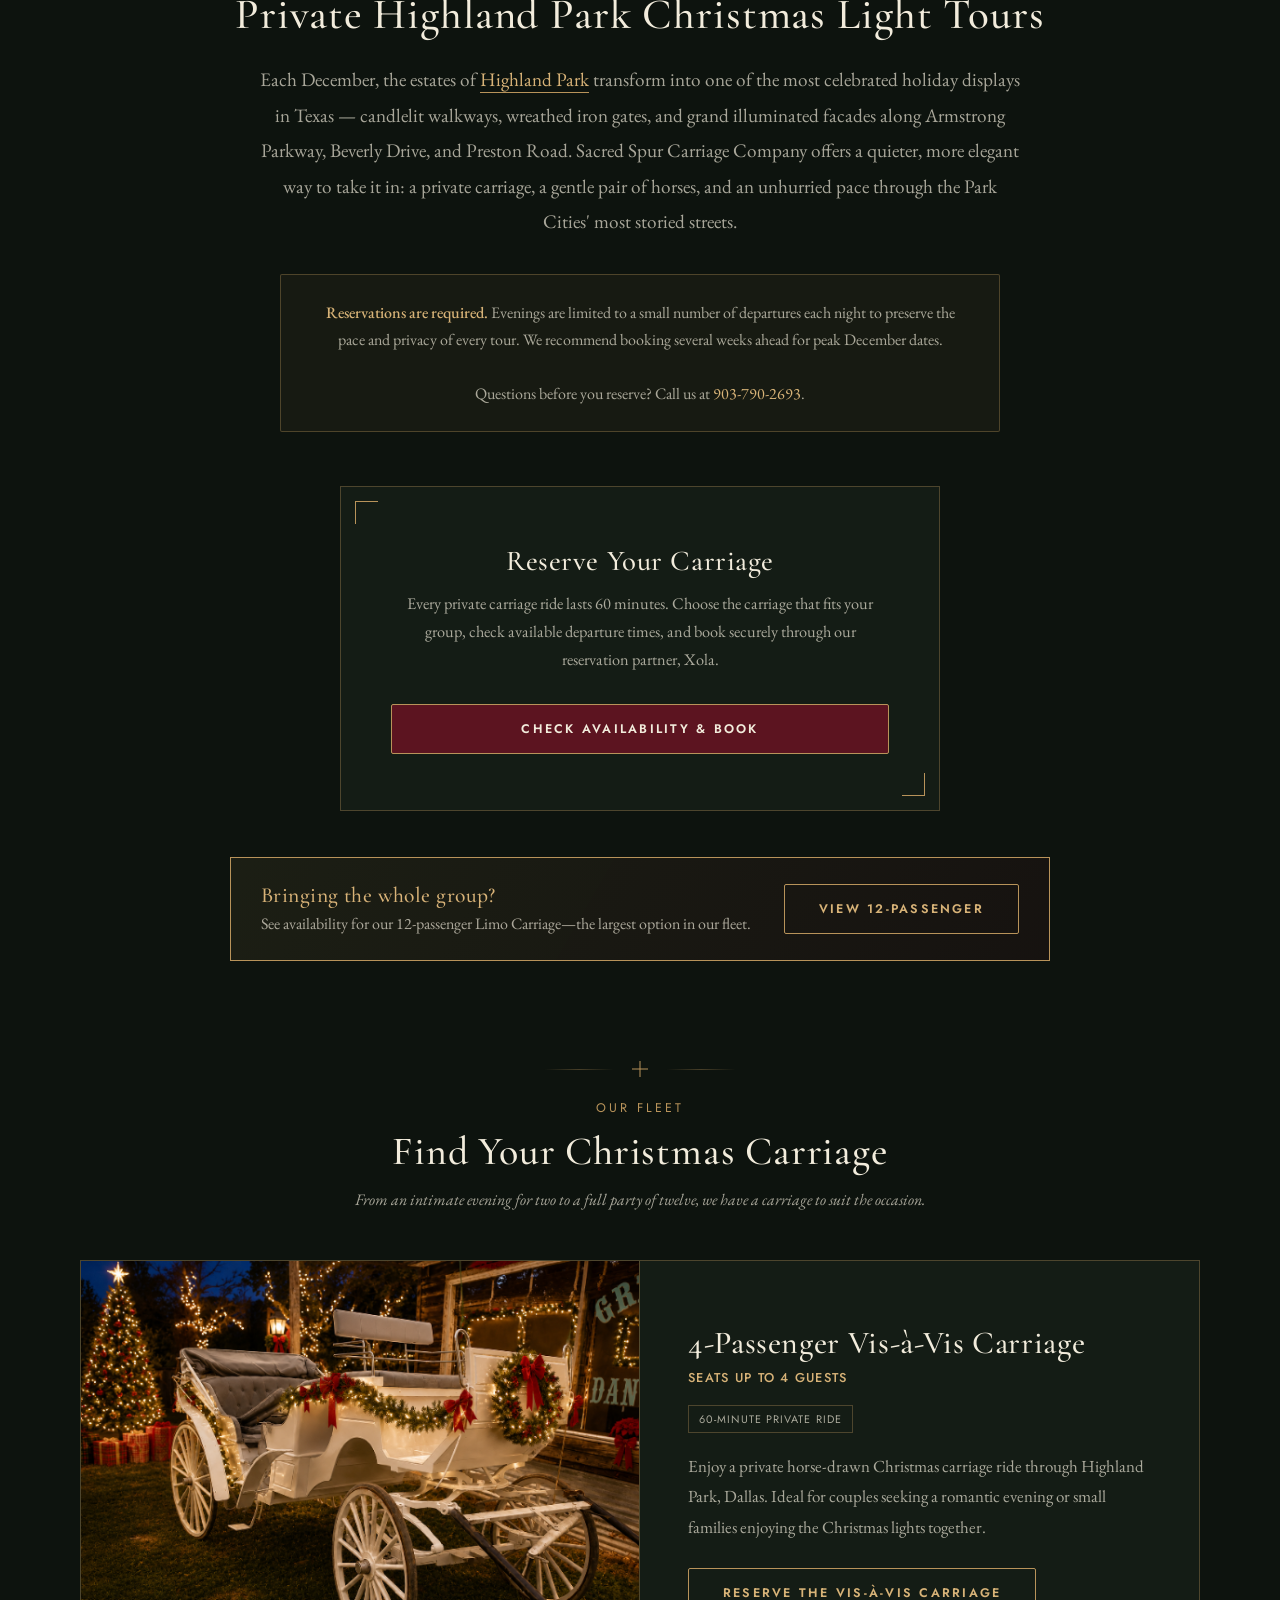
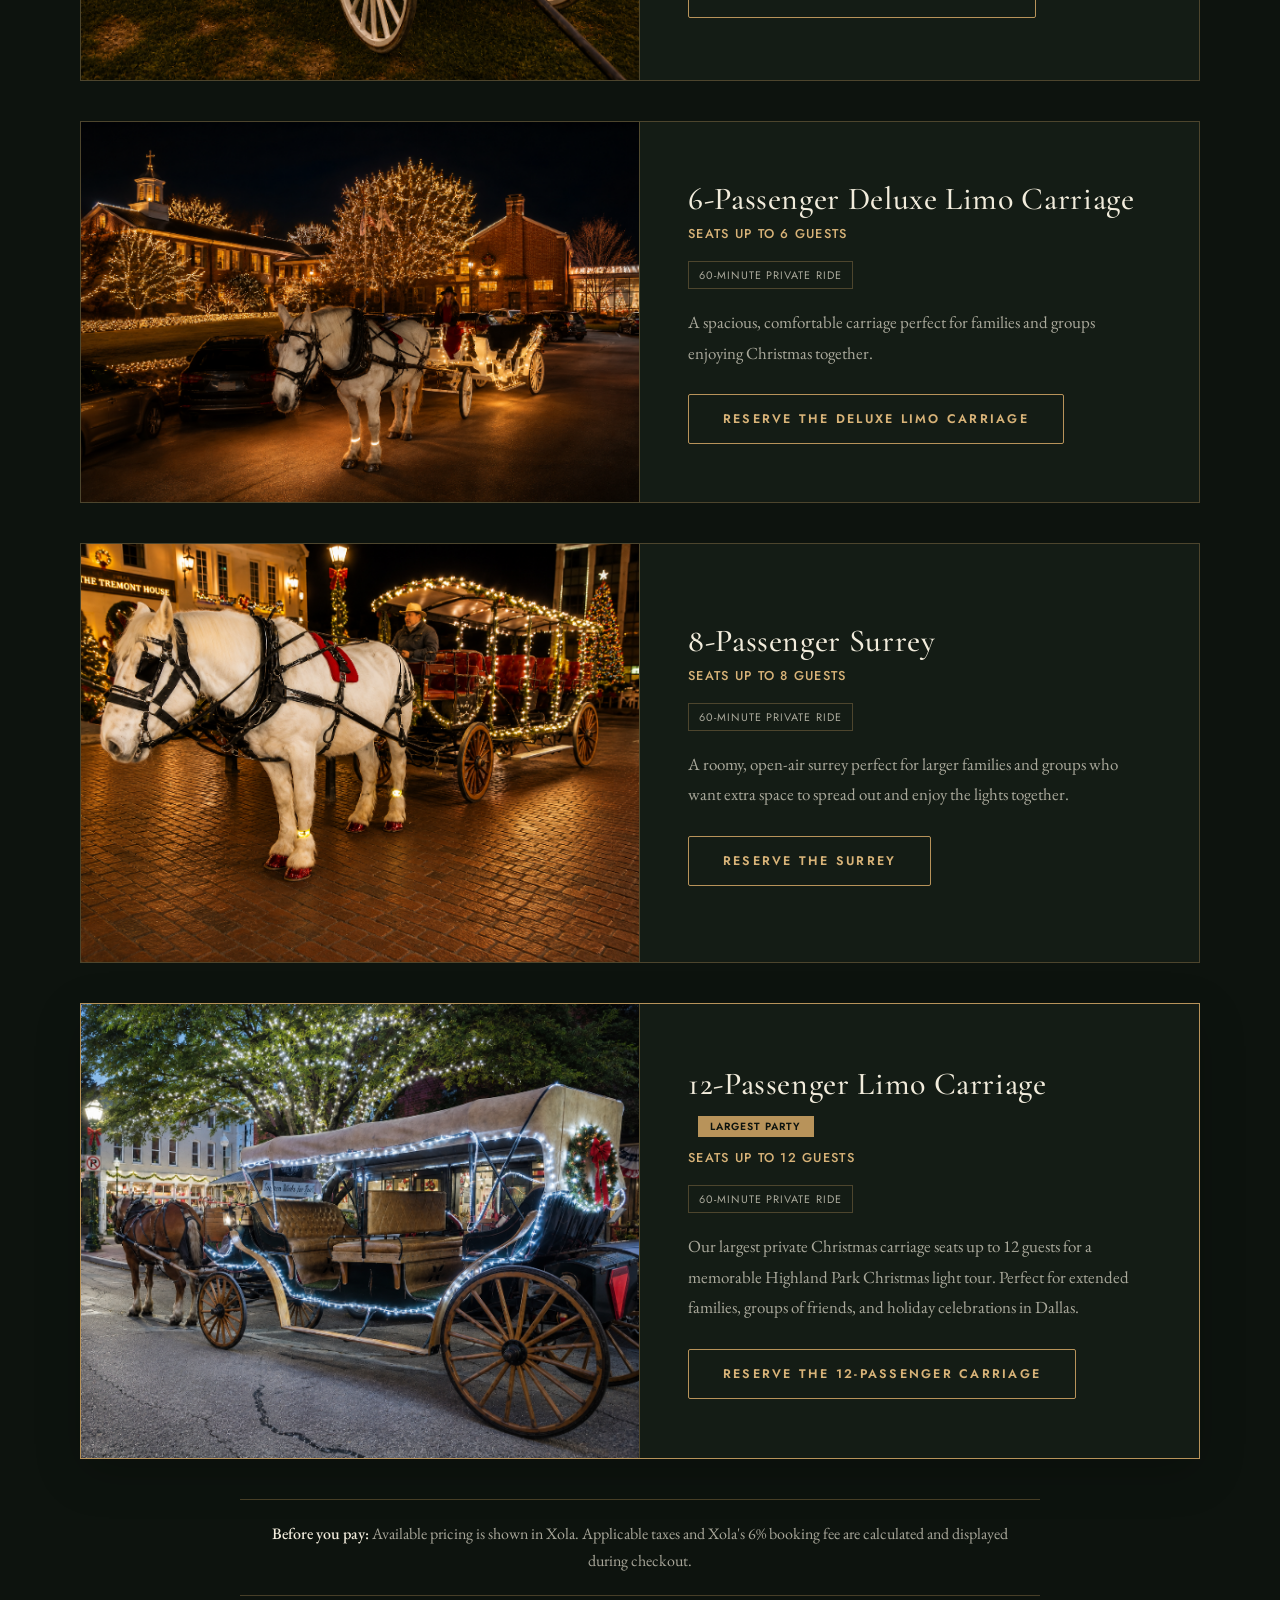
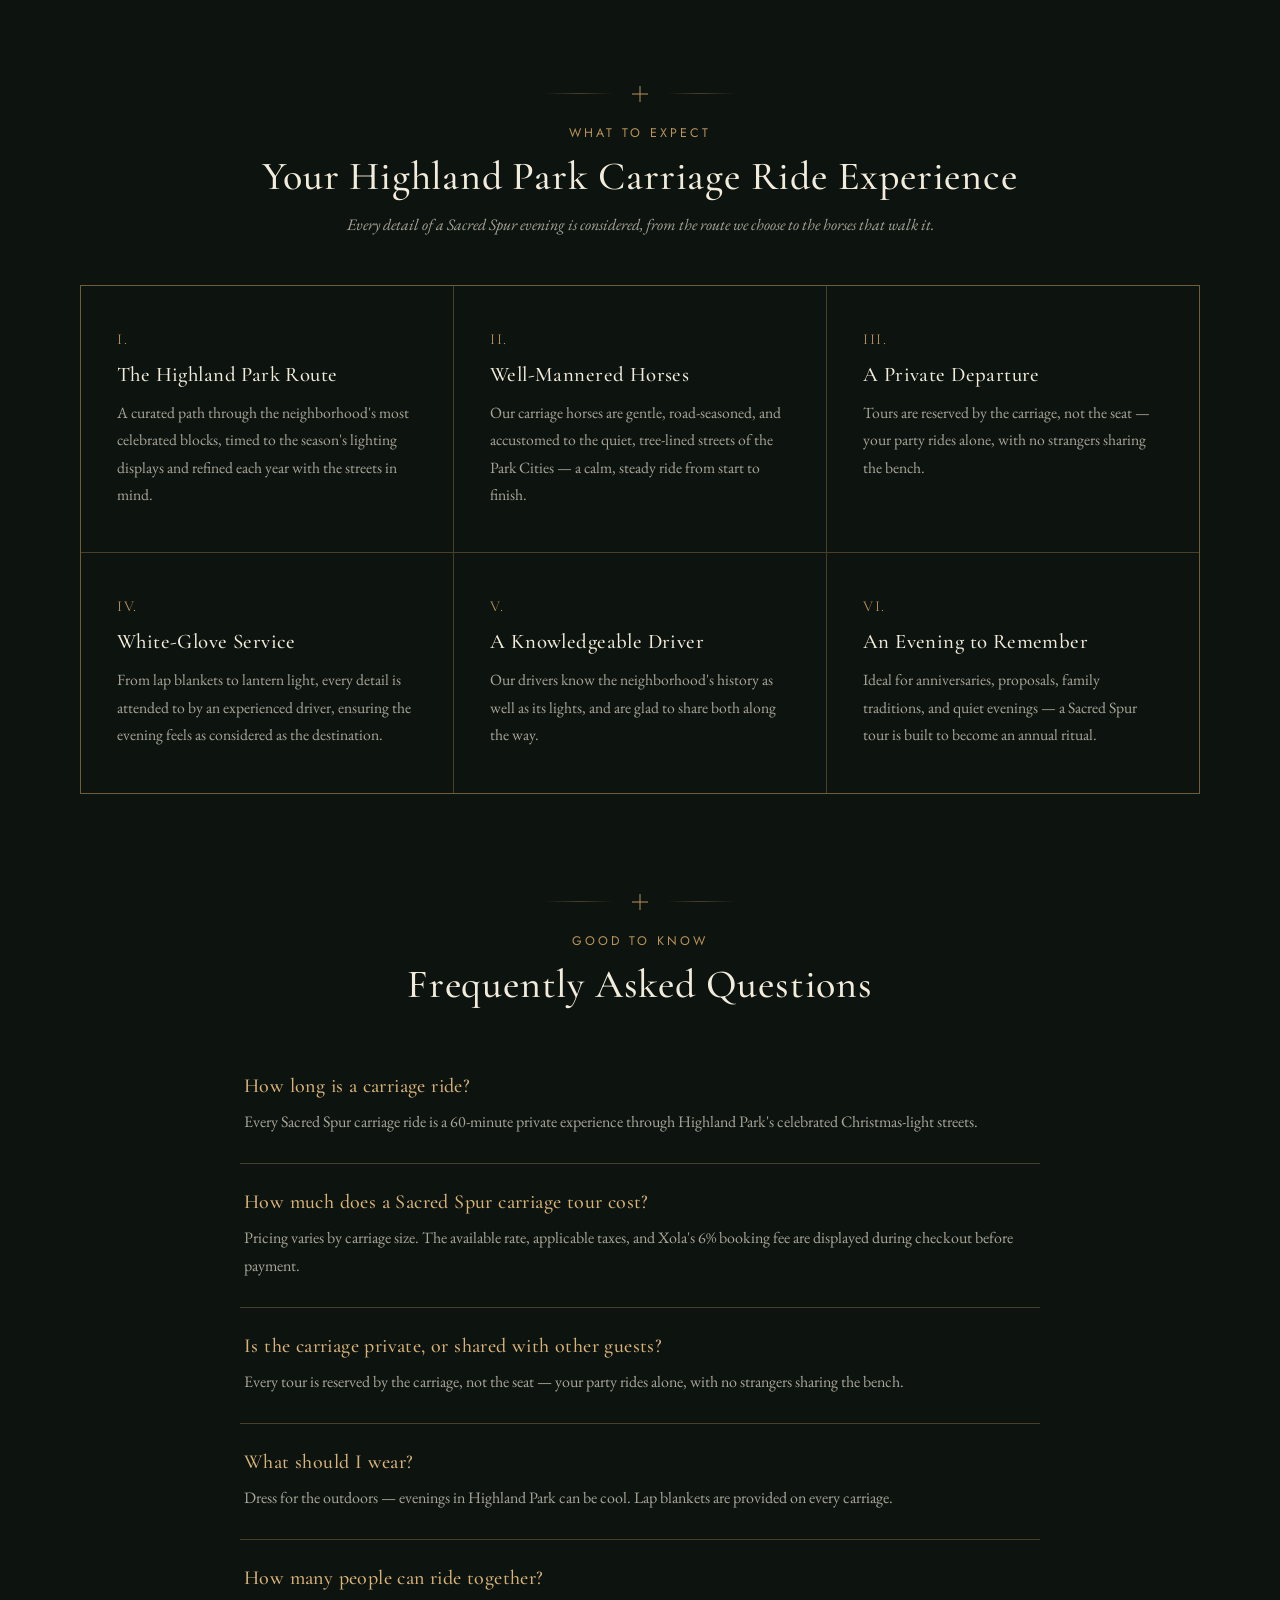
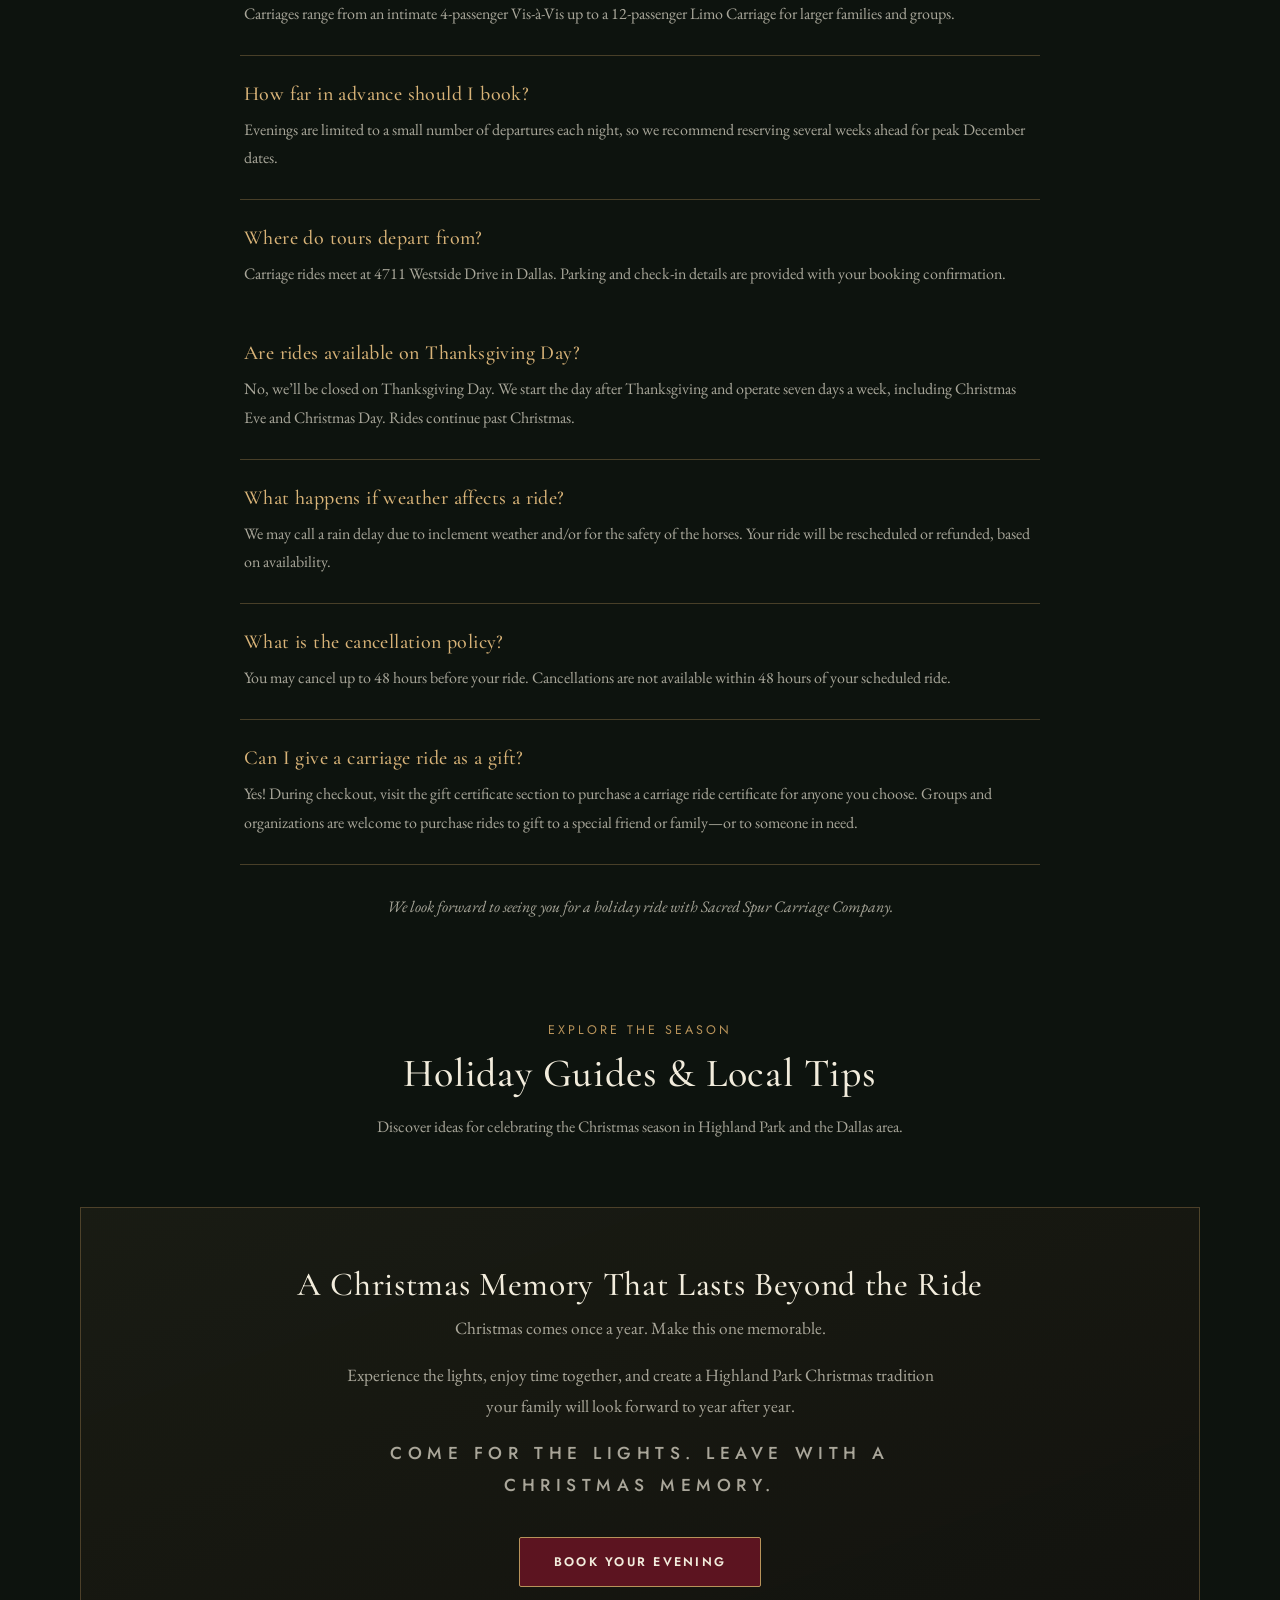
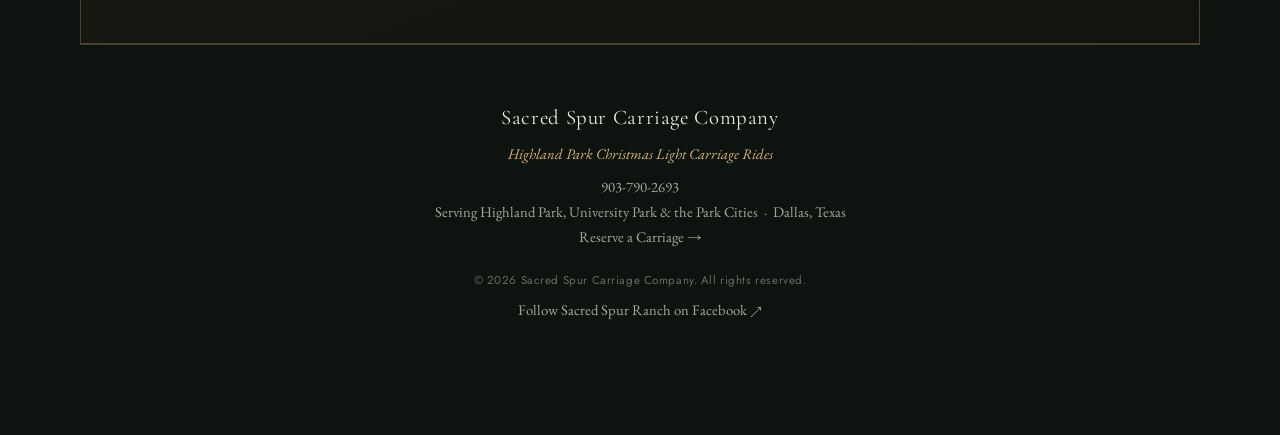
==== commit a7f2cb2f: "Revise Christmas carriage rides description Updated the description of the Christmas carriage rides " ====
--- a/index.html
+++ b/index.html
@@ -927,7 +927,7 @@
       <div class="eyebrow">Holiday Season 2026 &nbsp;·&nbsp; Highland Park Dallas, Texas</div>
       <h1>Highland Park<br><em>Christmas Carriage Rides</em></h1>
       <p class="subtitle hero-kicker">Make Christmas a Tradition to Remember</p>
-      <p class="subtitle">Experience Dallas Christmas carriage rides through the breathtaking Highland Park area. Sacred Spur Carriage Company invites you to our premier holiday event featuring an exclusive, 60-minute horse-drawn tour through this holiday display. Planning a romantic evening, a cherished family tradition, or a festive gathering of friends? Our unique Christmas light tours accommodate up to 12 guests</p>
+      <p class="subtitle">Experience the magic of Dallas Christmas carriage rides through the breathtaking Highland Park area. Sacred Spur Carriage Company invites you to our premier holiday event featuring an exclusive, 60-minute horse-drawn tour through this holiday display. Planning a romantic evening, a cherished family tradition, or a festive gathering of friends? Our unique Christmas light tours accommodate up to 12 guests!</p>
      <div class="early-booking-notice">
   <p class="eyebrow">
     PLANNING CHRISTMAS IN DALLAS?
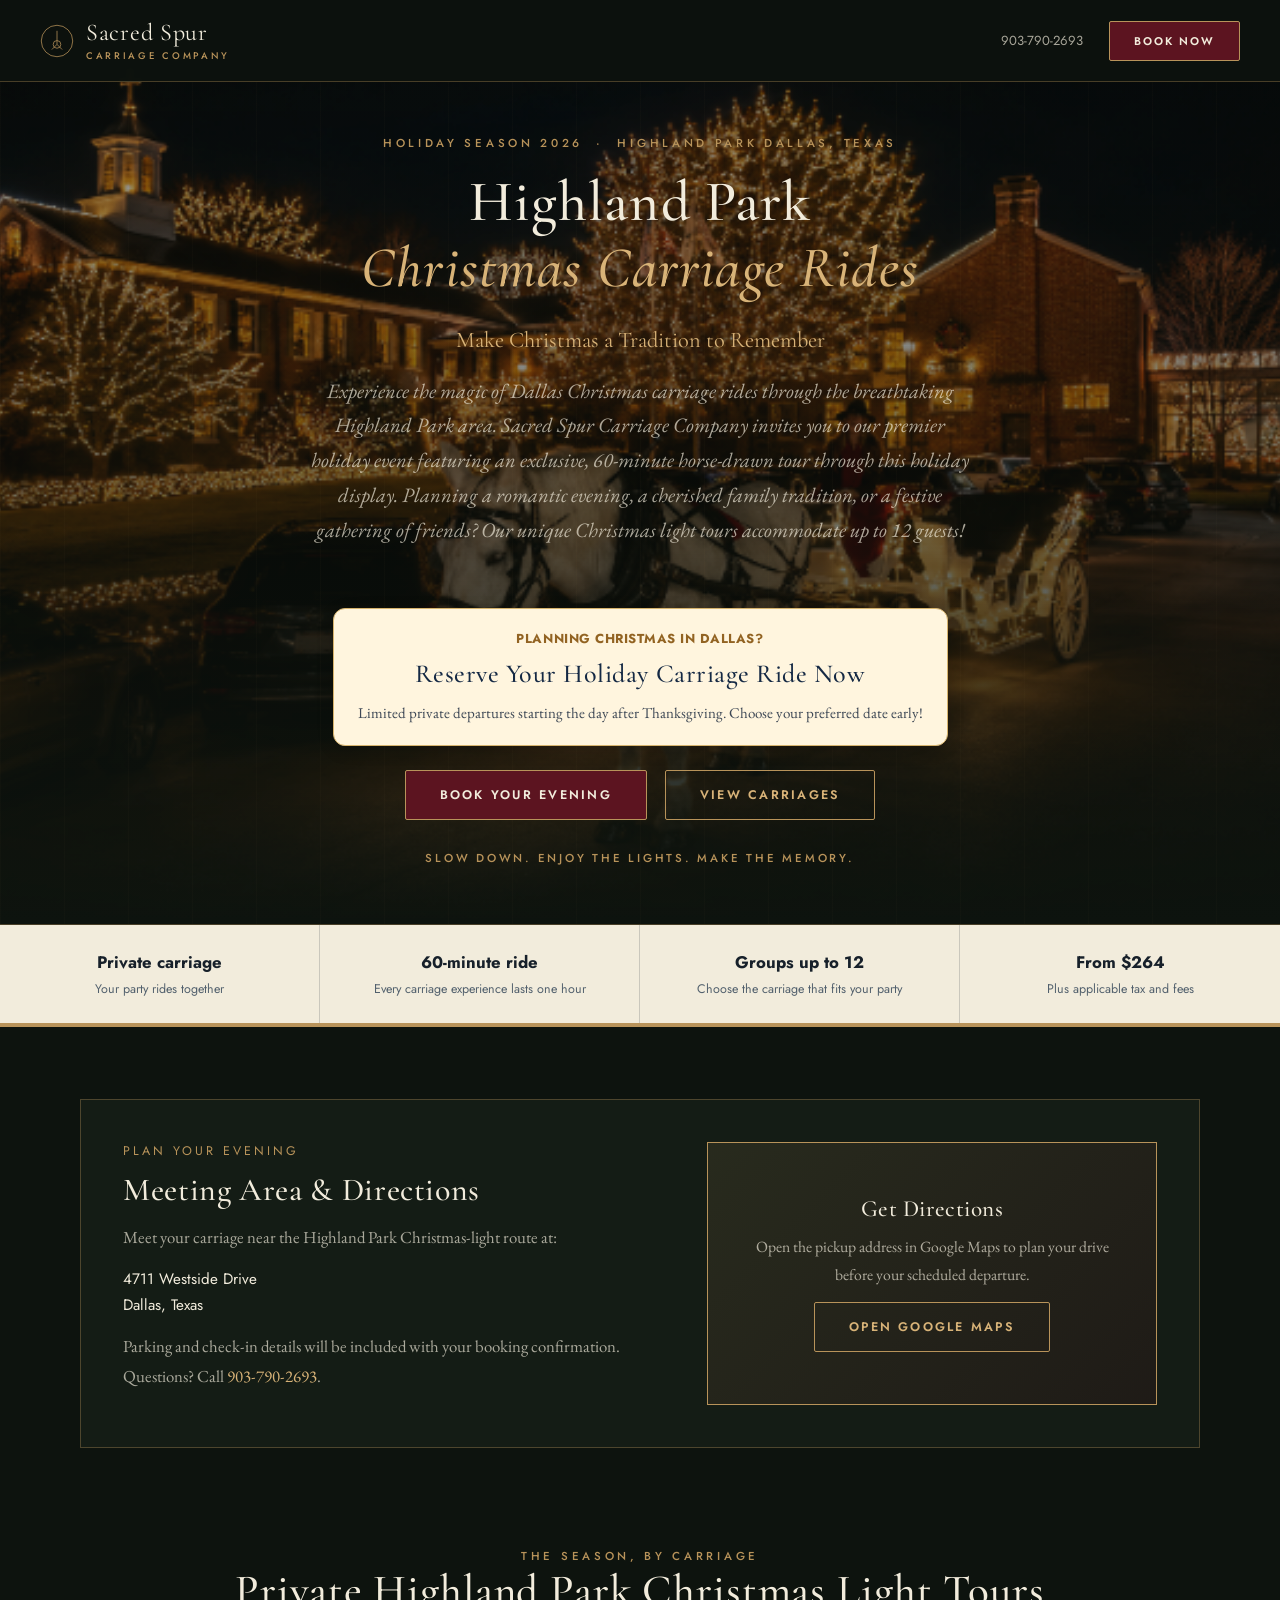
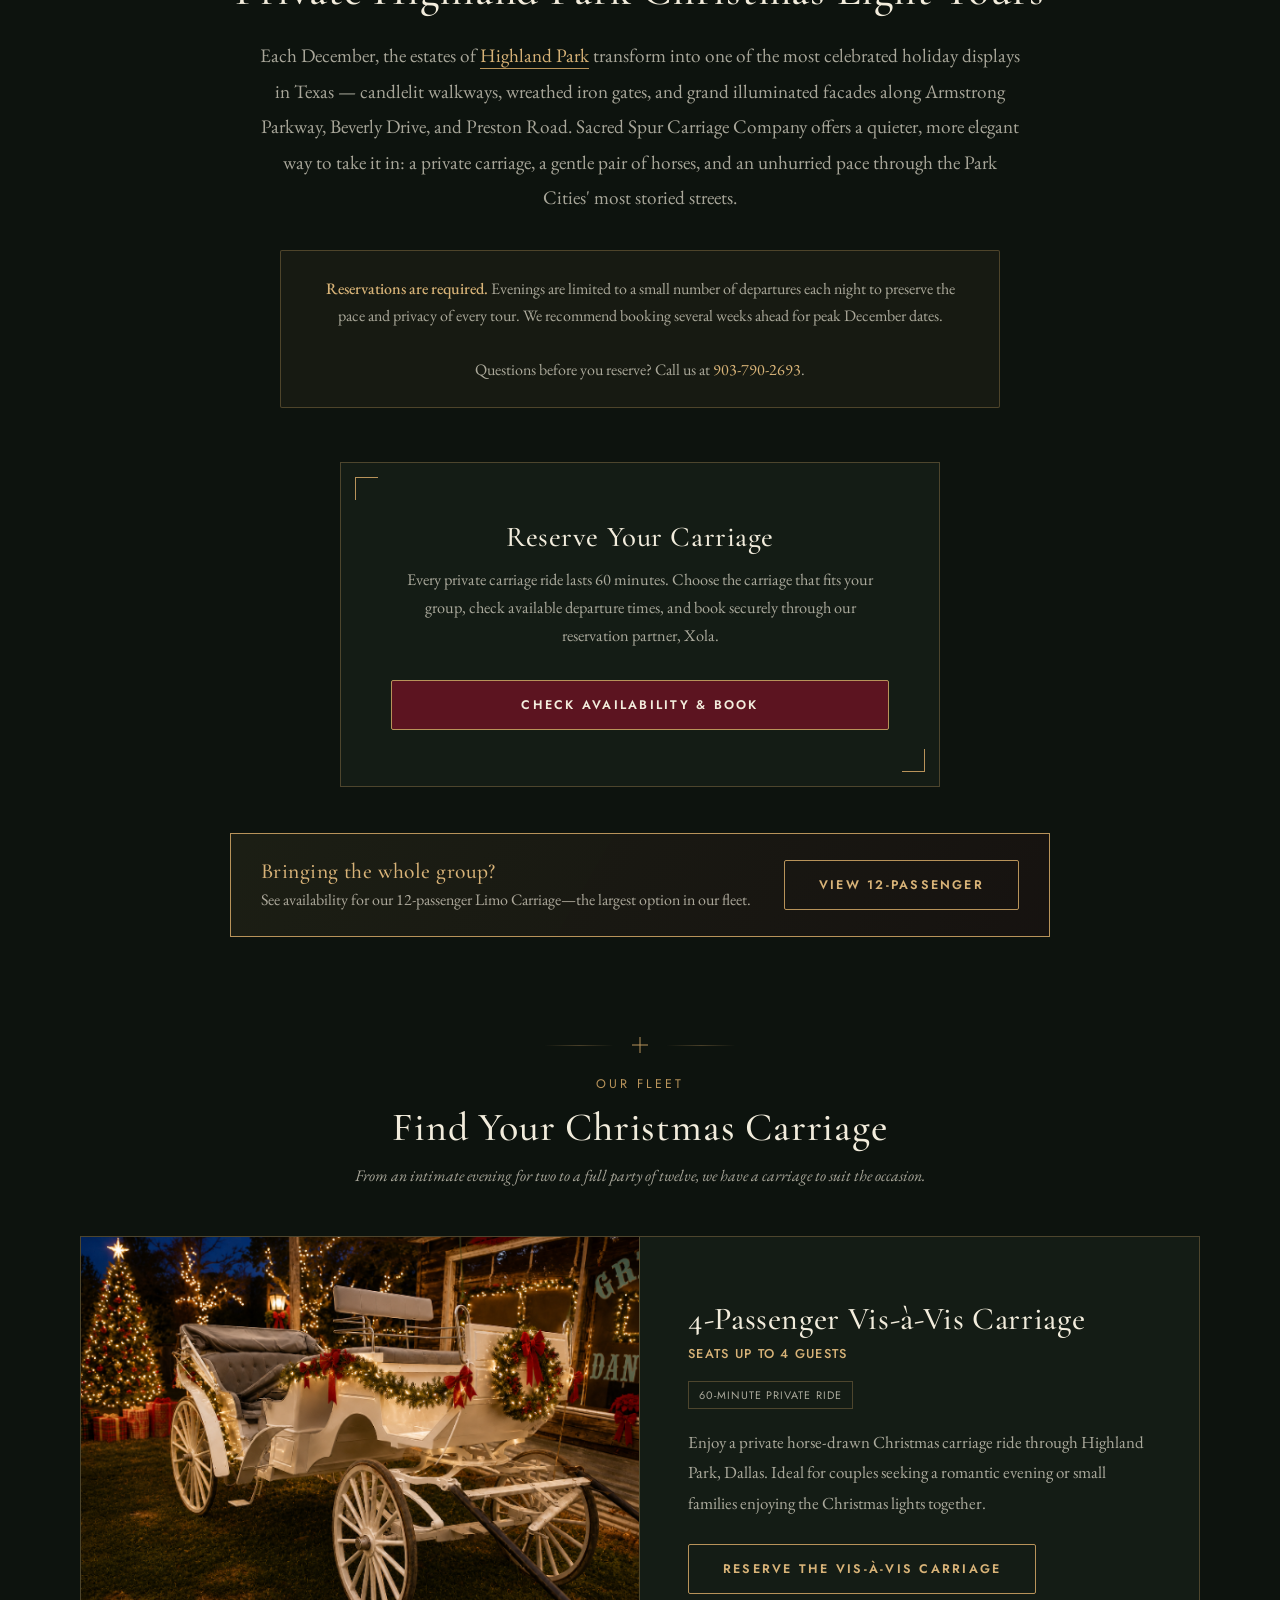
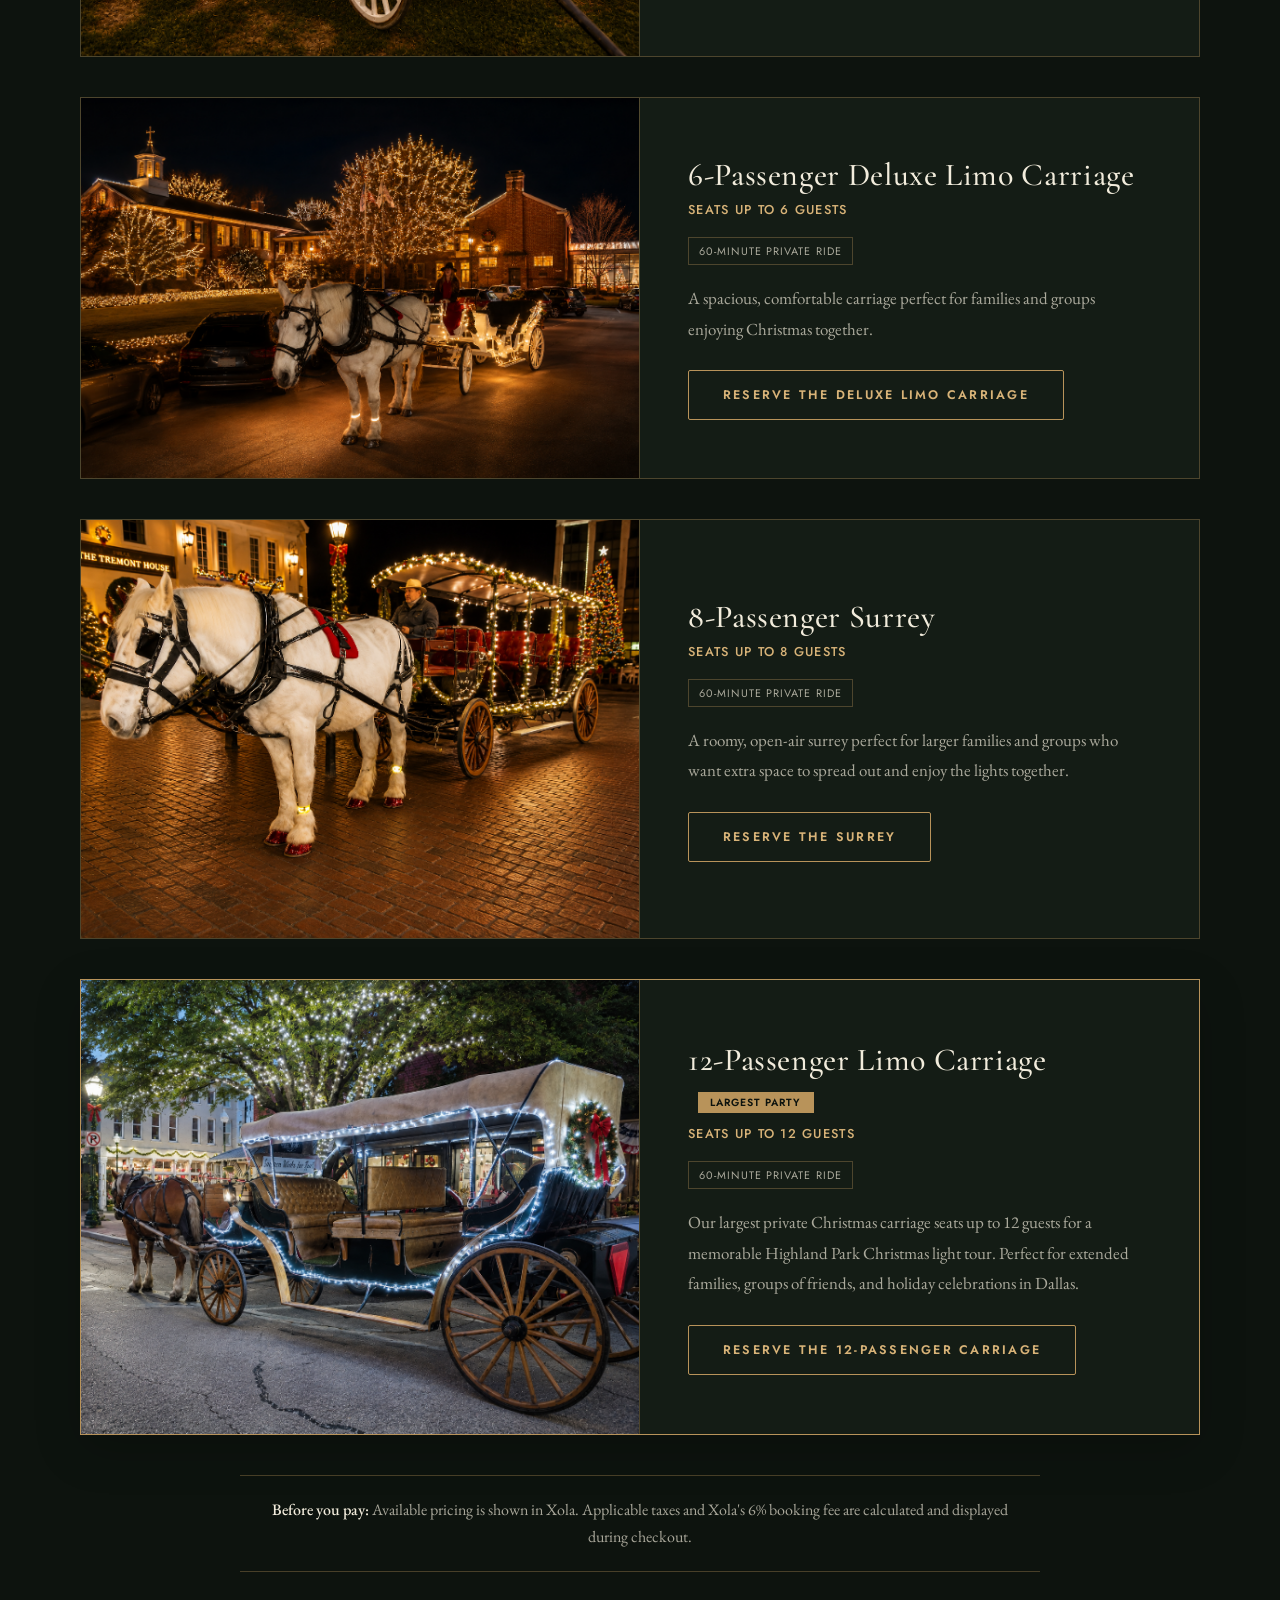
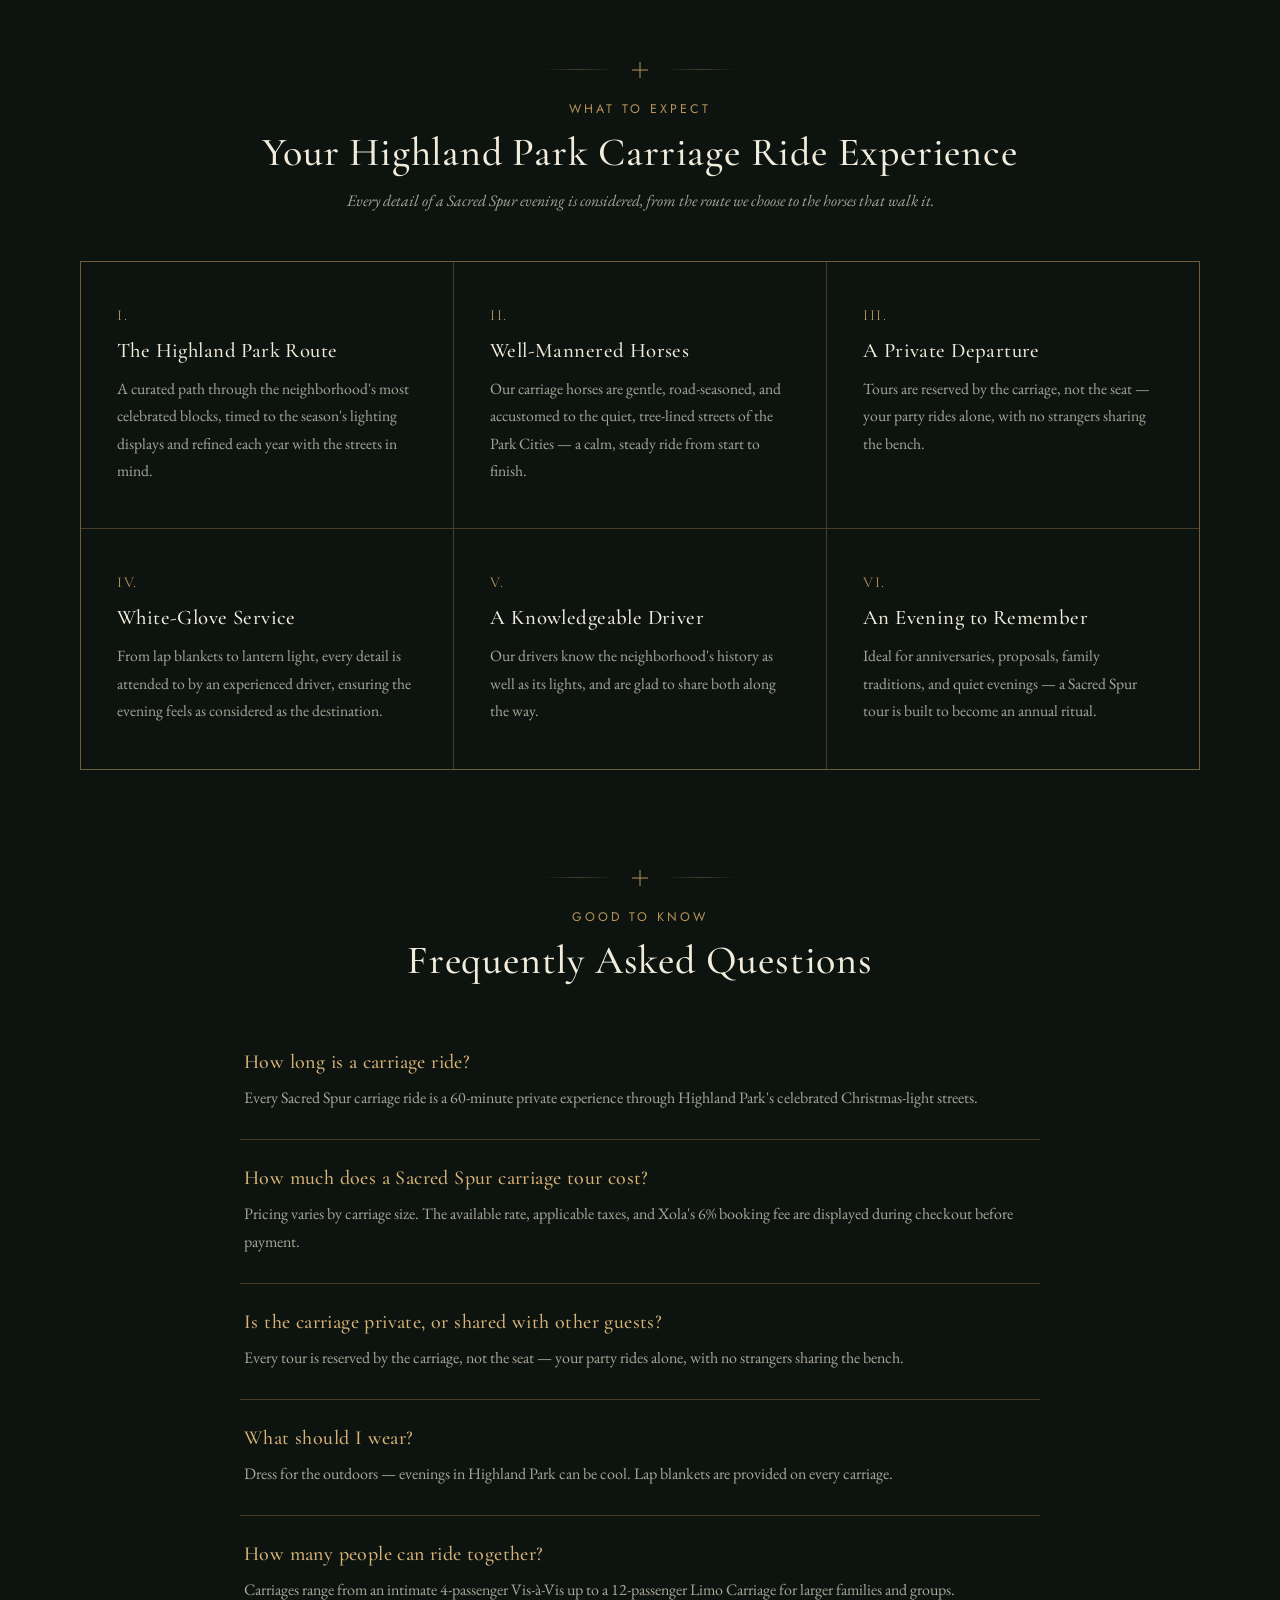
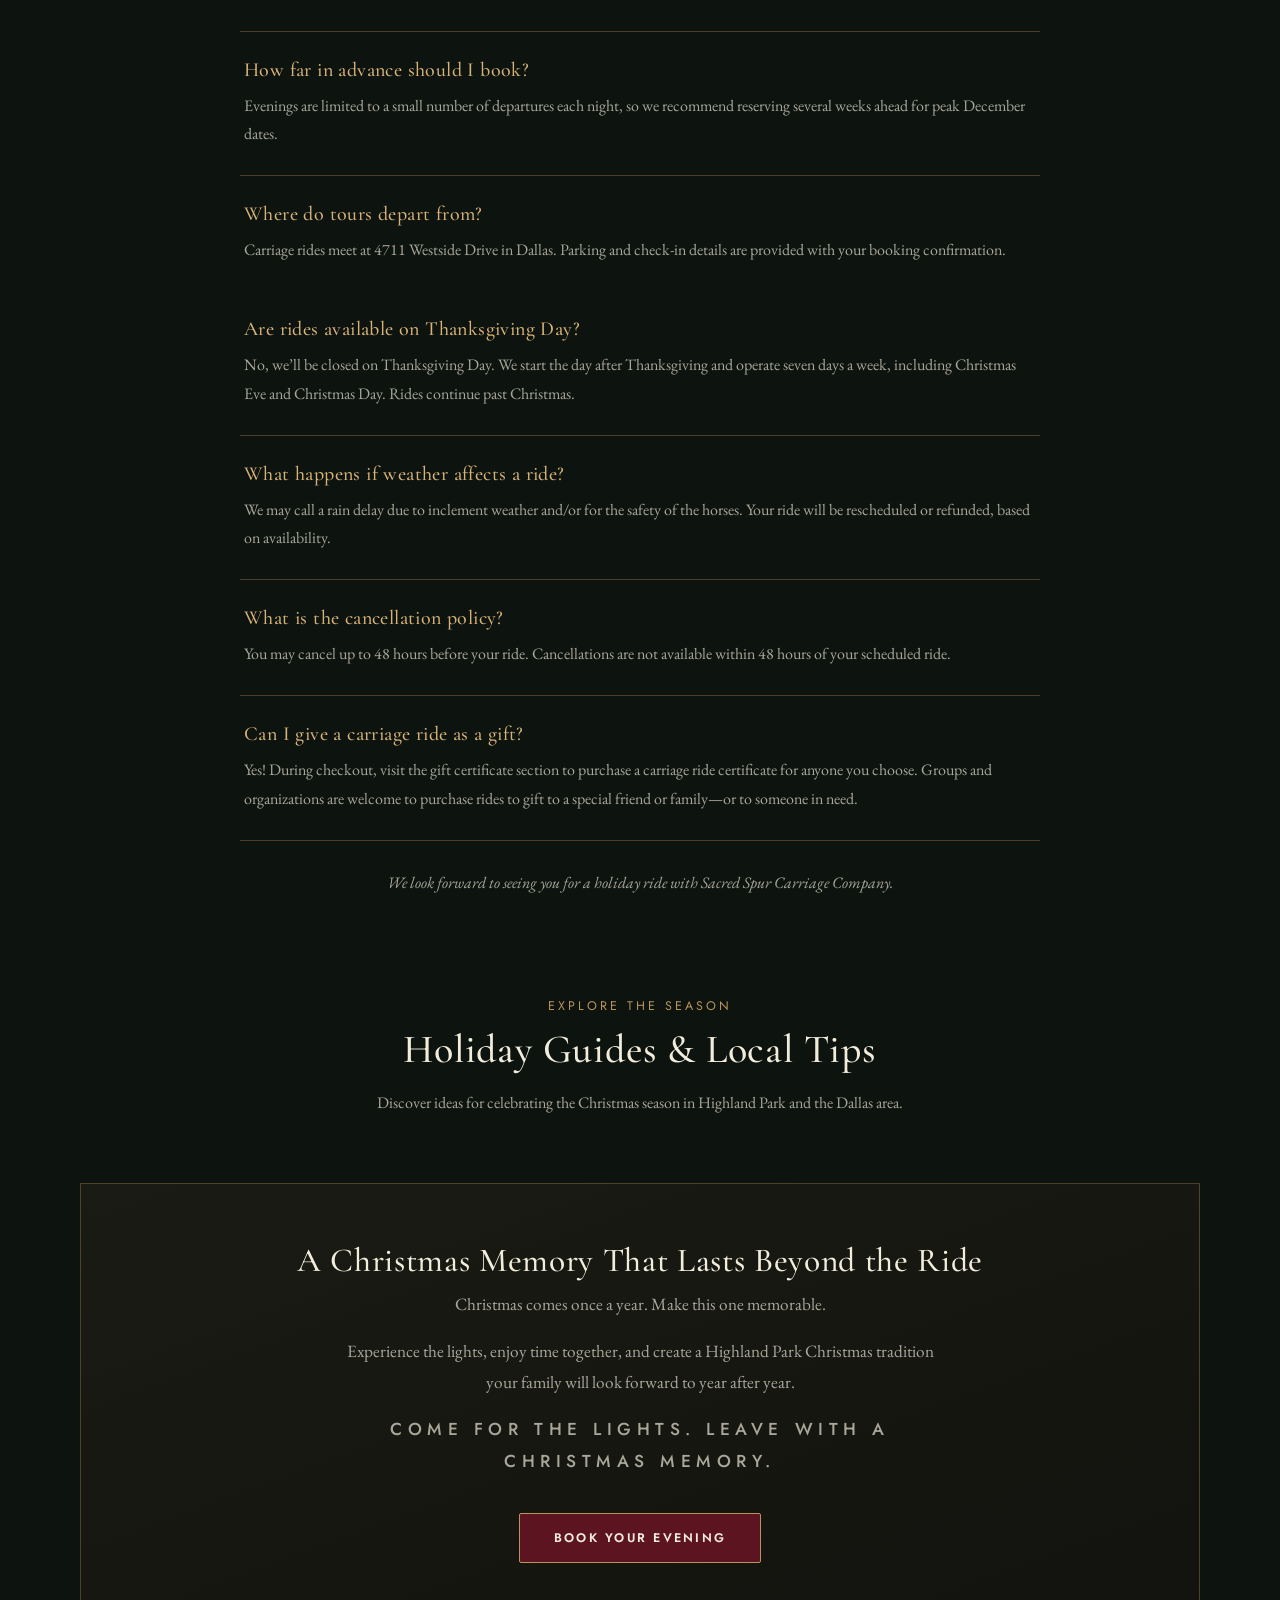
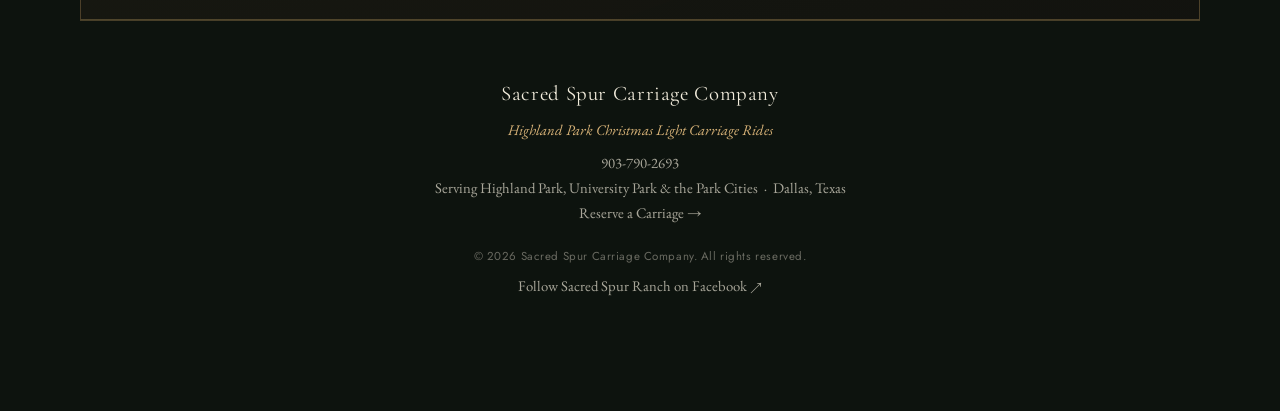
==== commit 320c2f06: "Revise holiday carriage ride promotion text Updated the wording for the holiday carriage ride promot" ====
--- a/index.html
+++ b/index.html
@@ -934,13 +934,12 @@
   </p>
 
   <h2>
-    Reserve Your December Carriage Ride Now
+    Reserve Your Holiday Carriage Ride Now
   </h2>
 
   <p>
-    December evenings have limited private
-    departures. Choose your preferred date
-    early and make your Christmas plans today.
+    Limited private departures starting the day after Thanksgiving. Choose your preferred date
+    early!
   </p>
 </div>
 <!-- End Early Booking Message -->
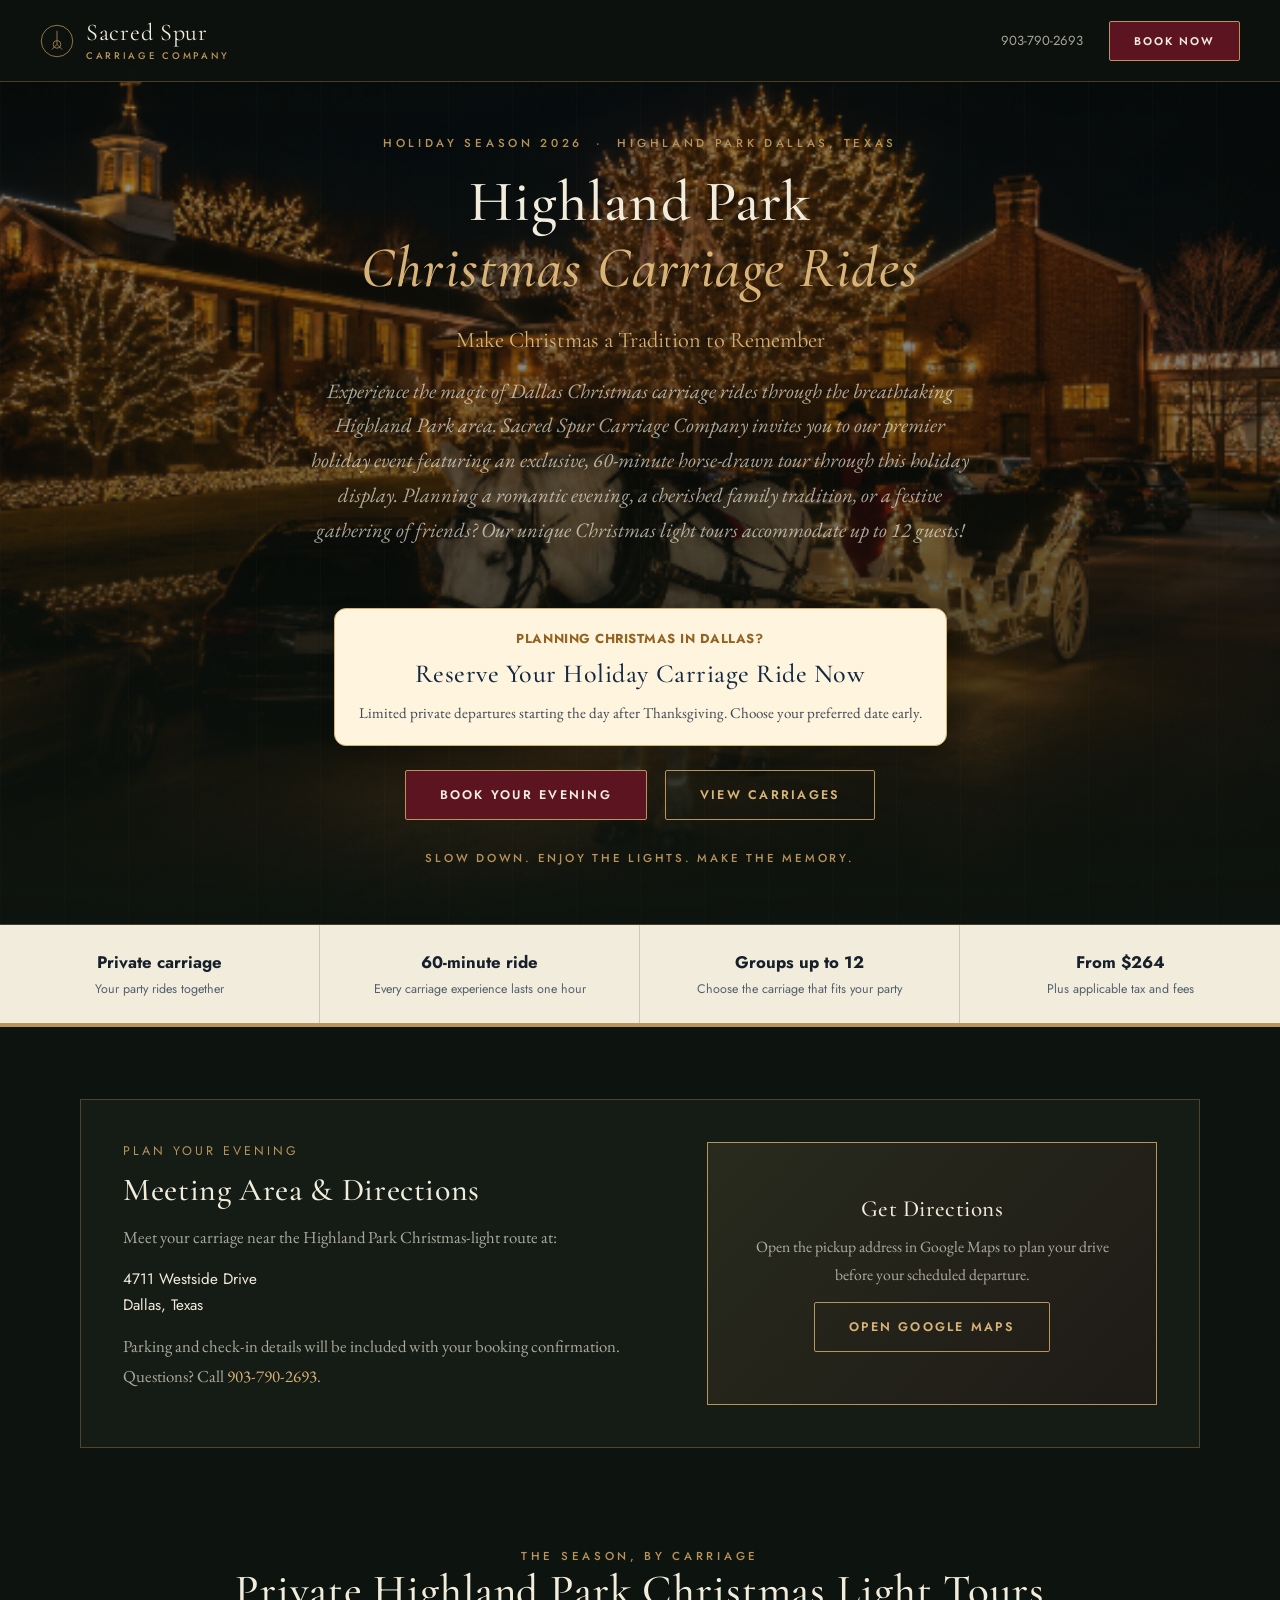
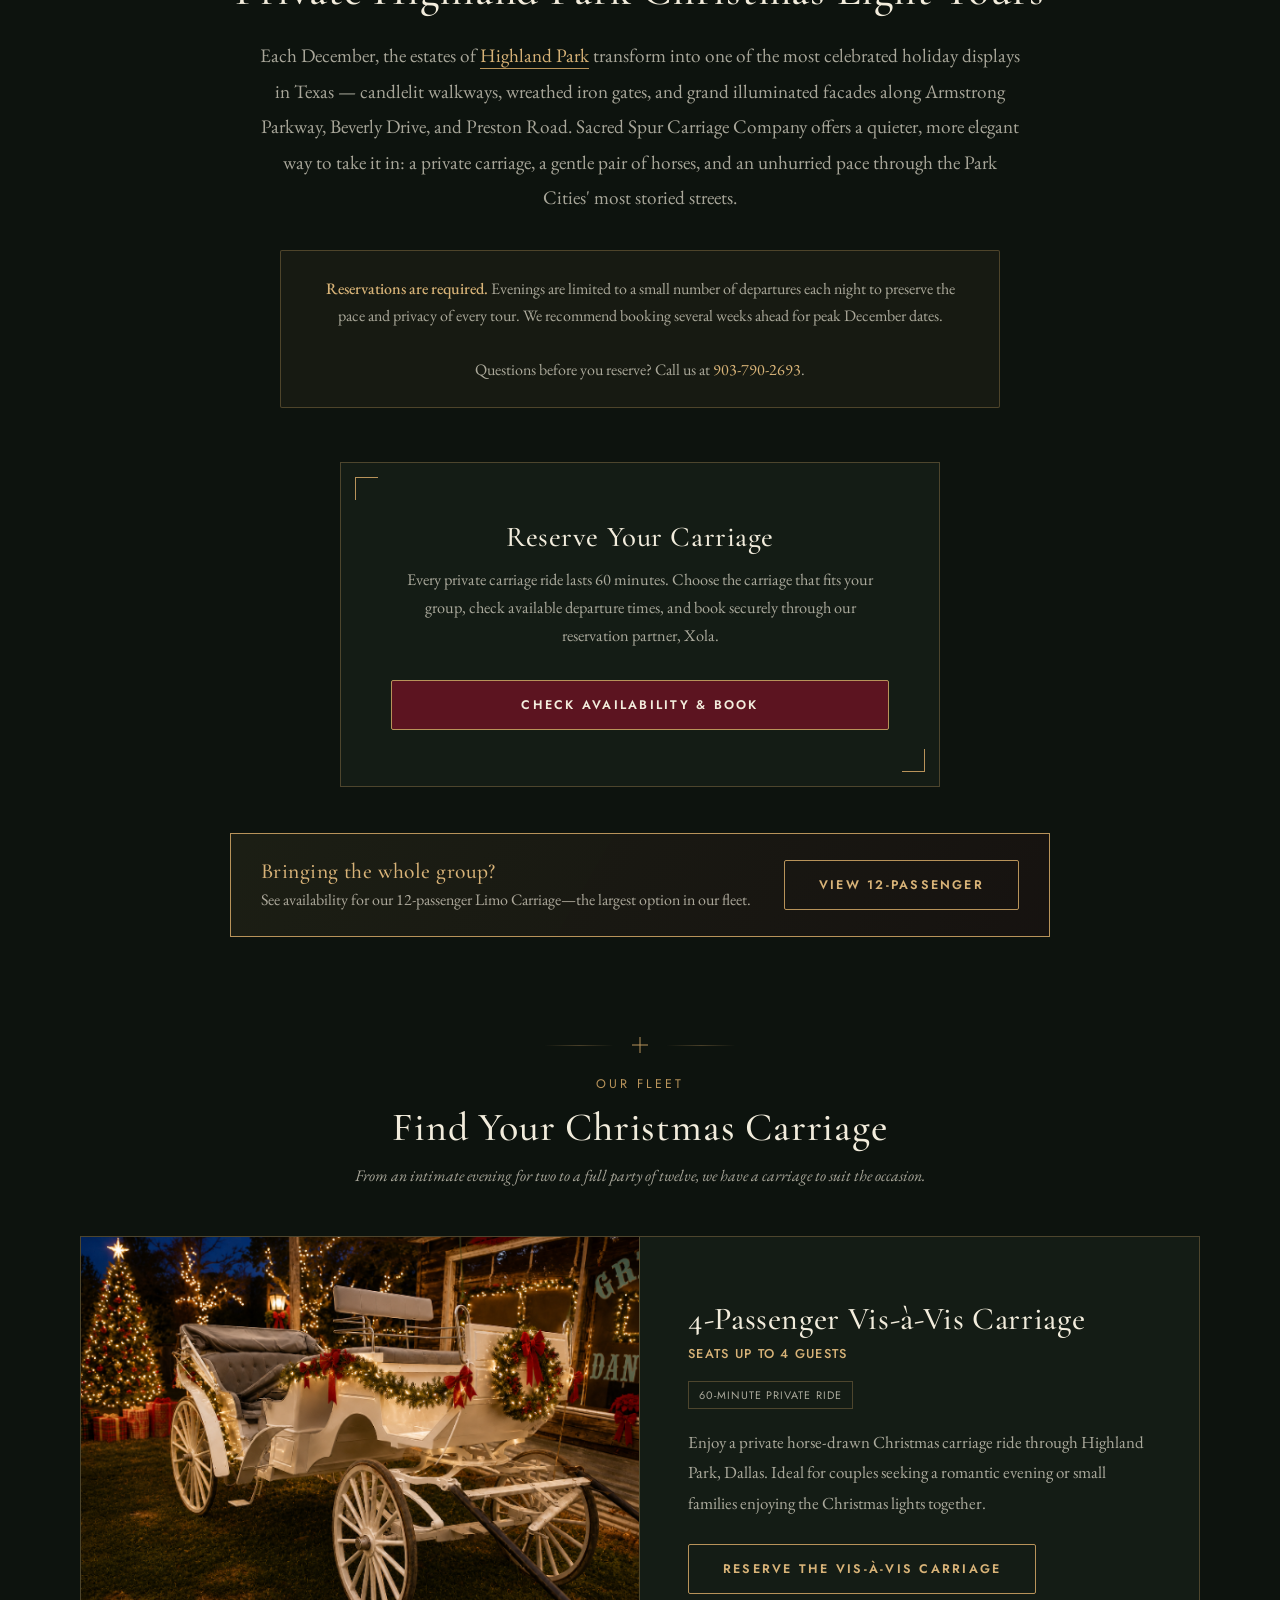
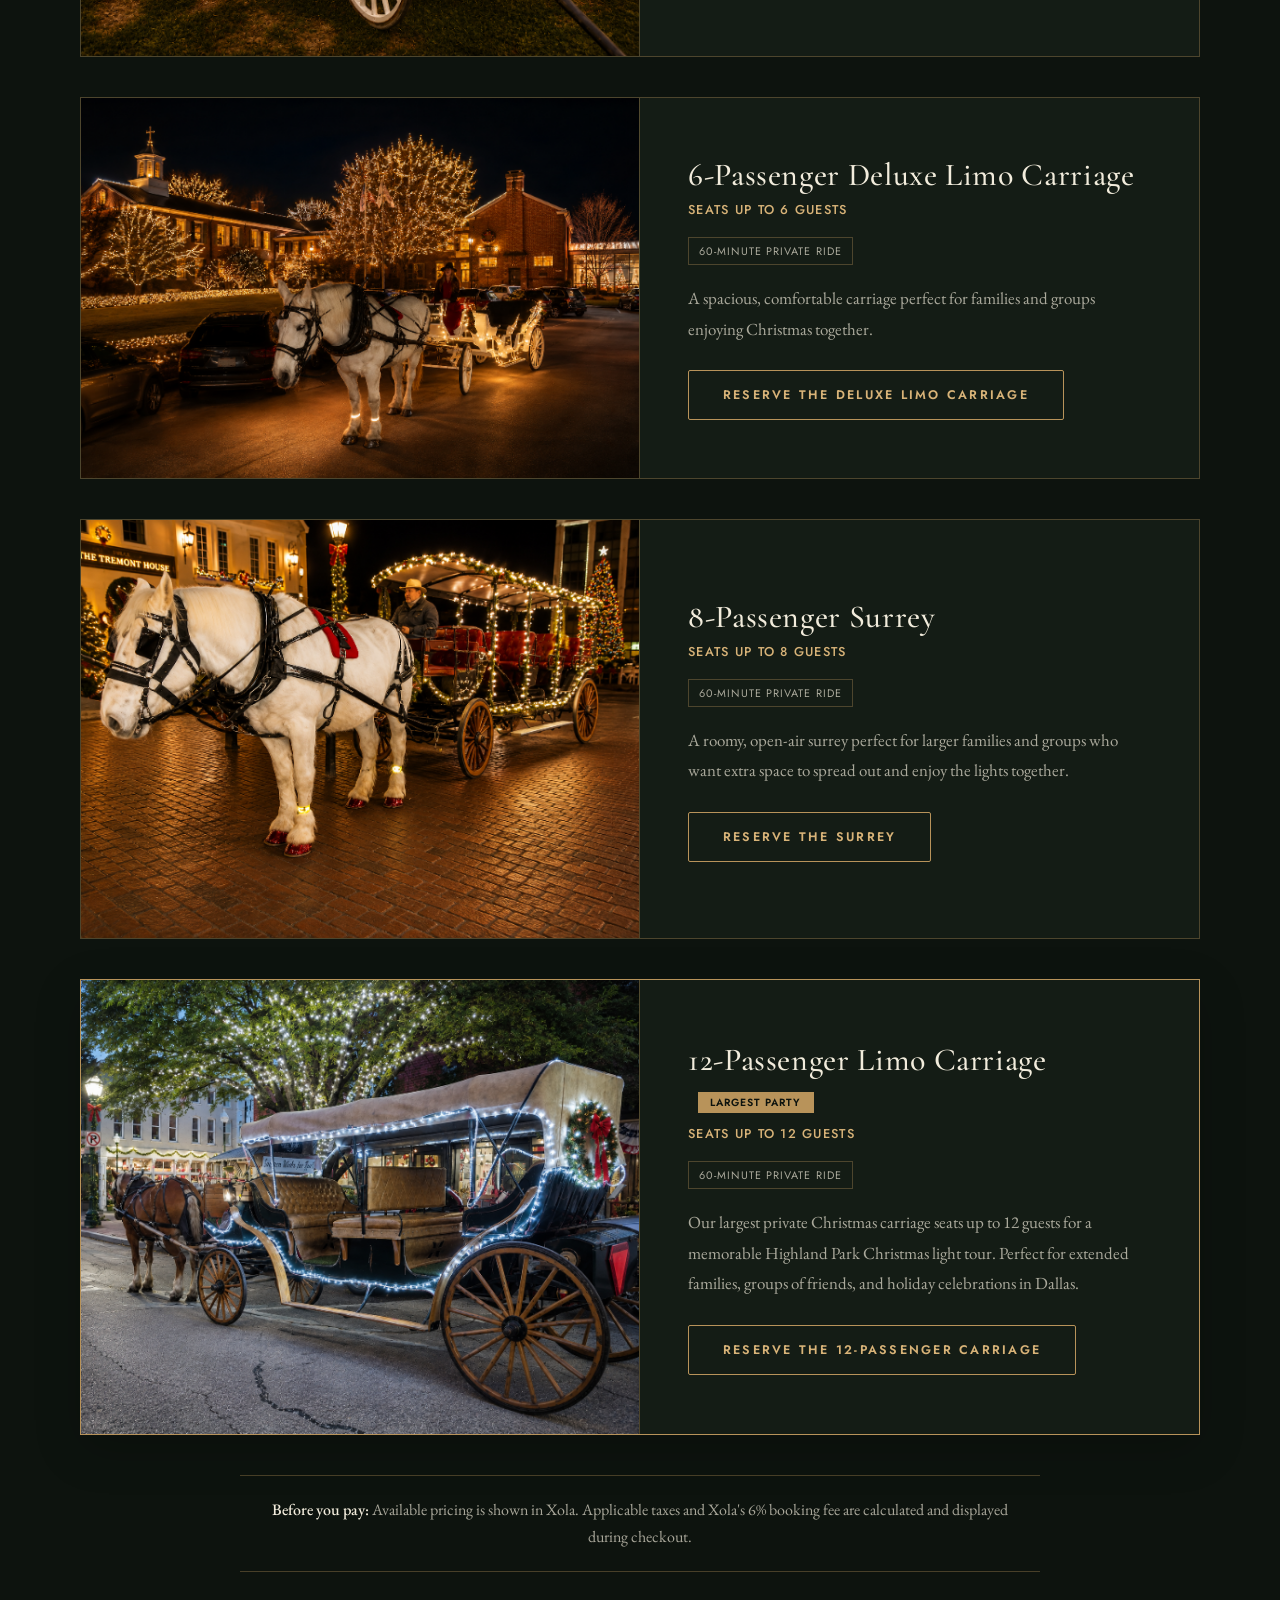
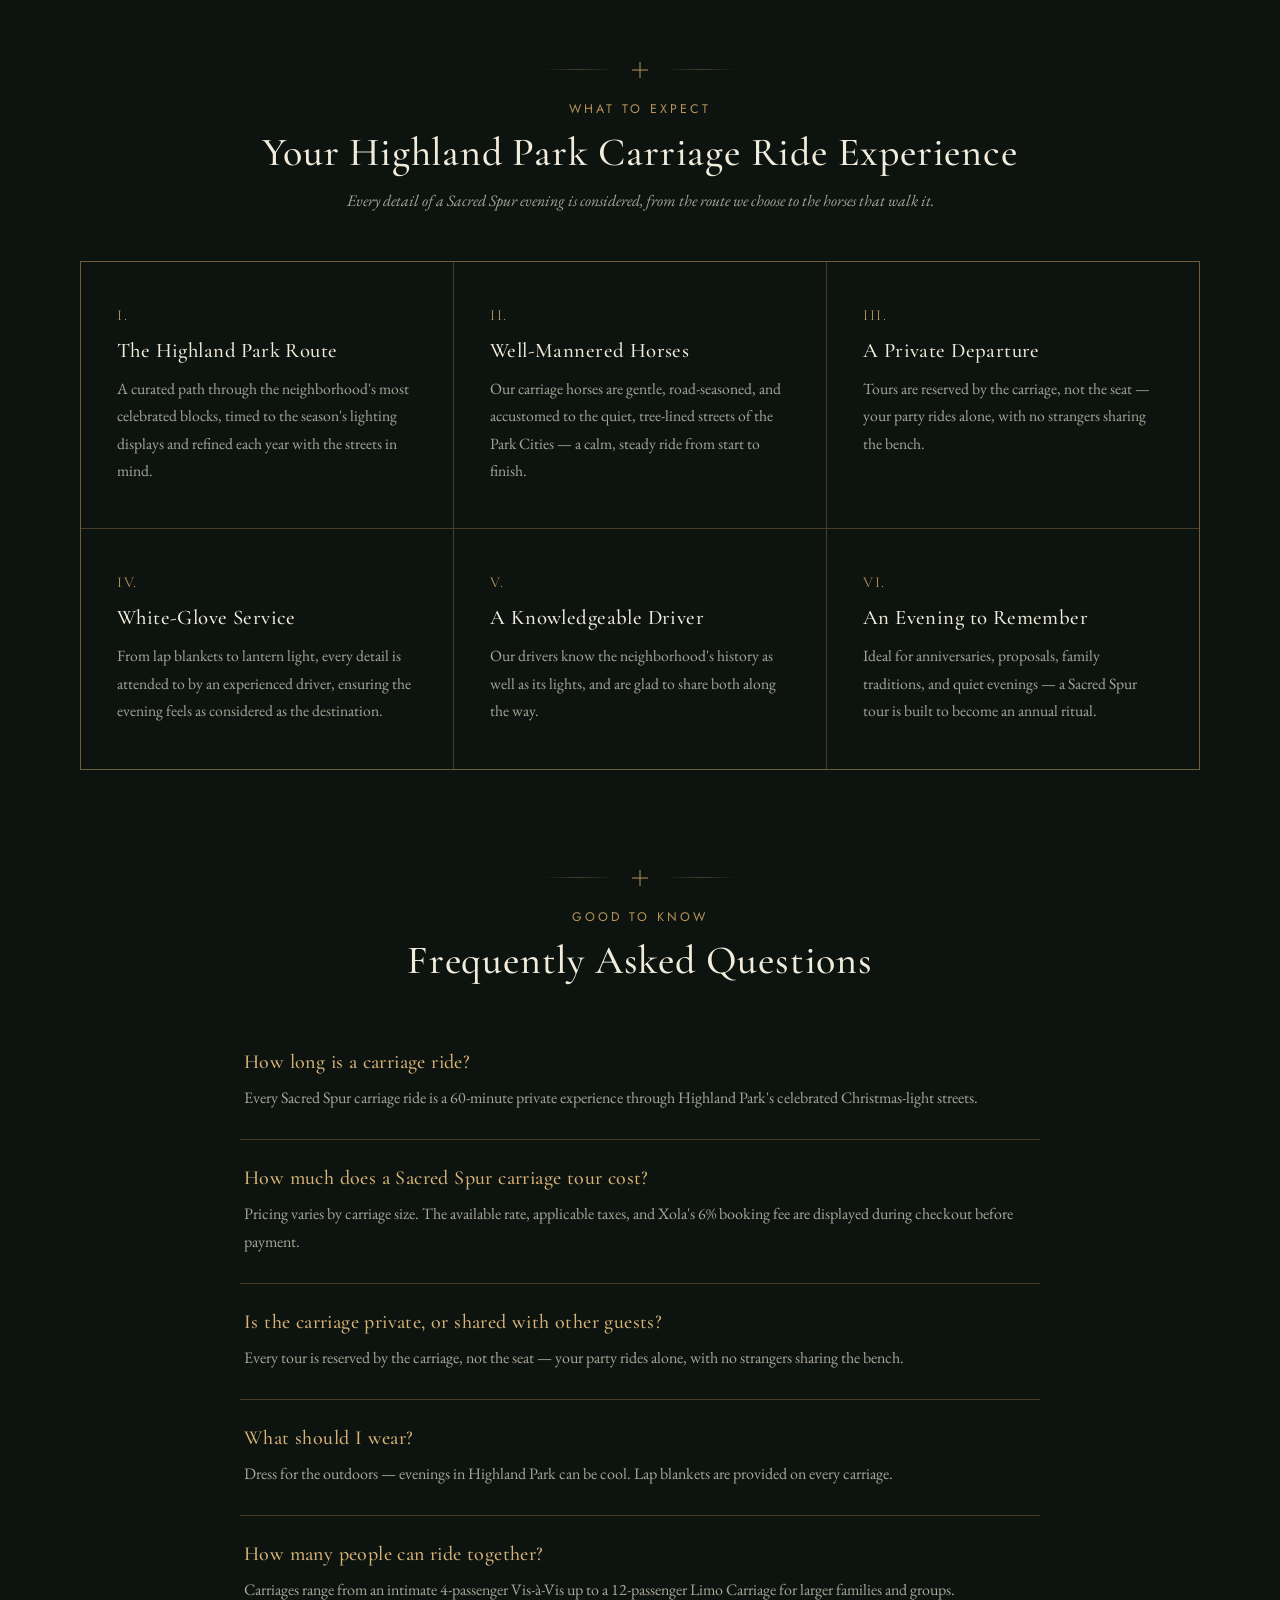
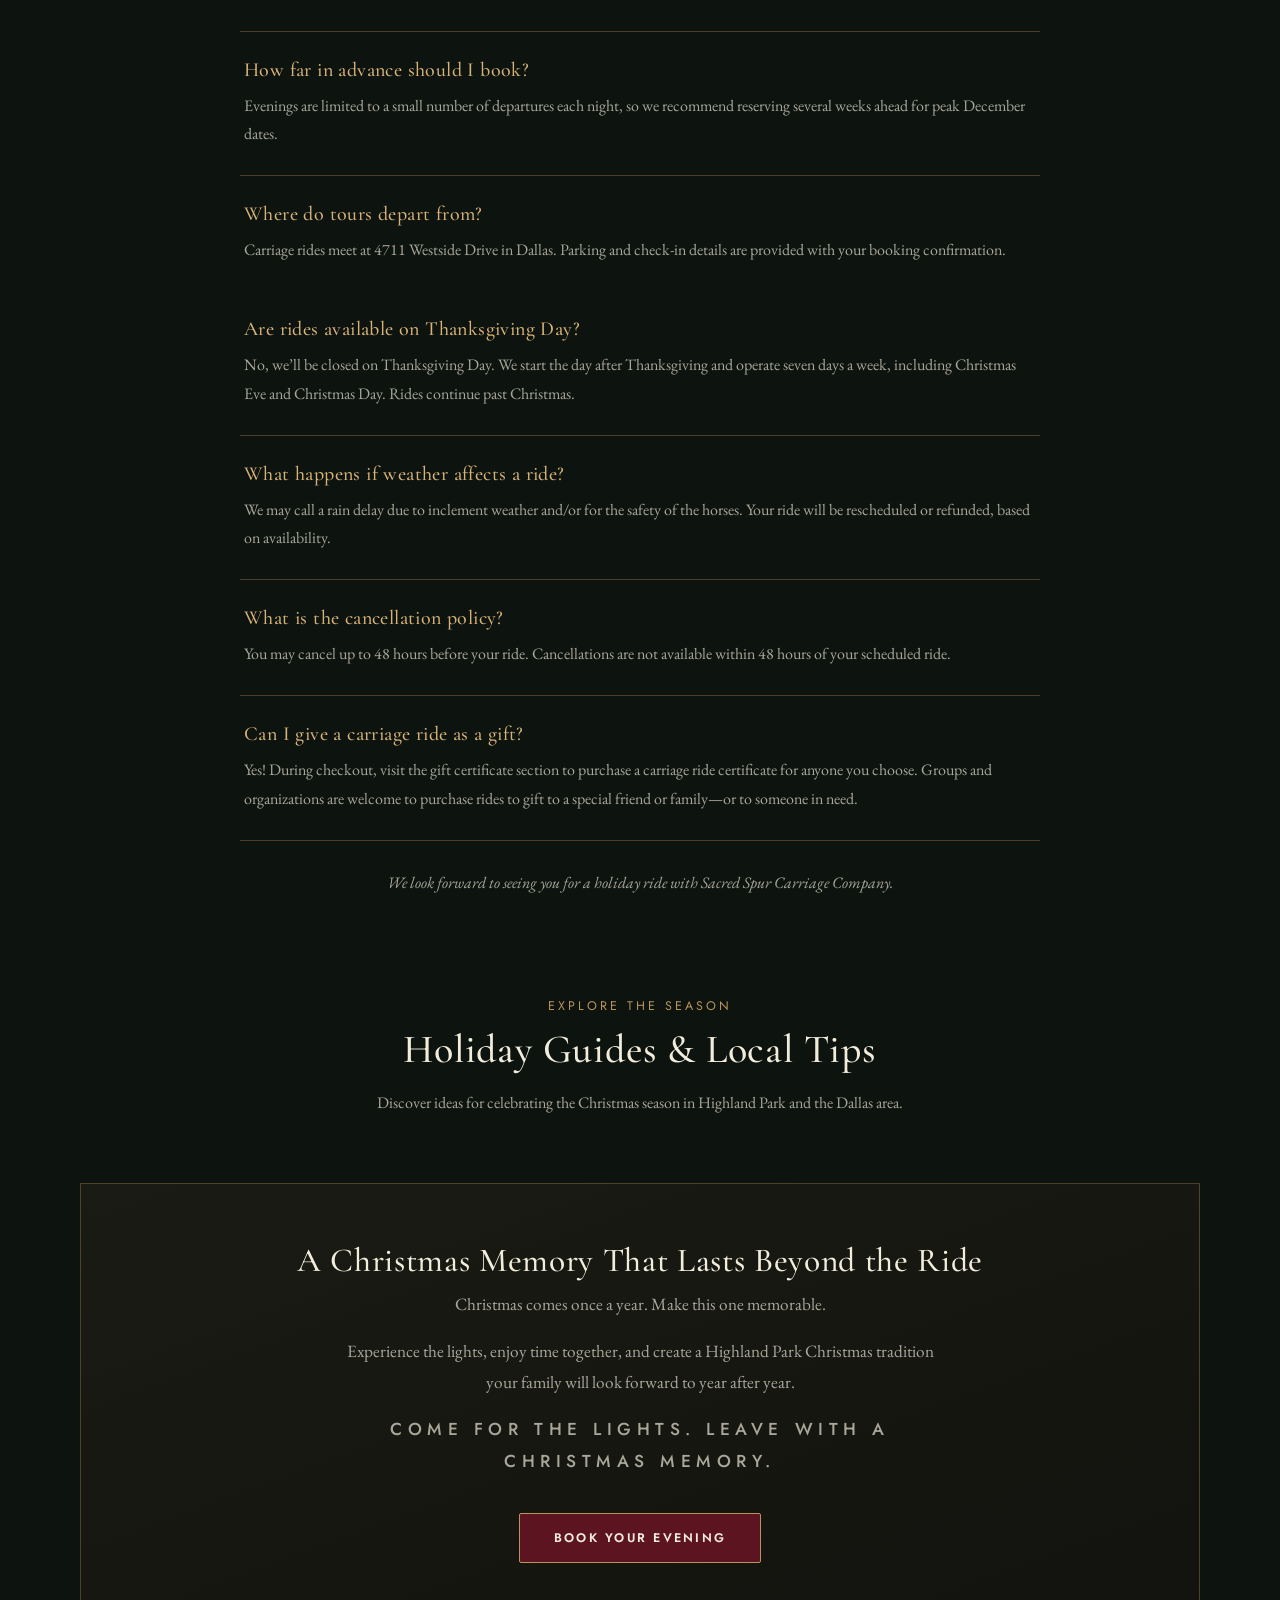
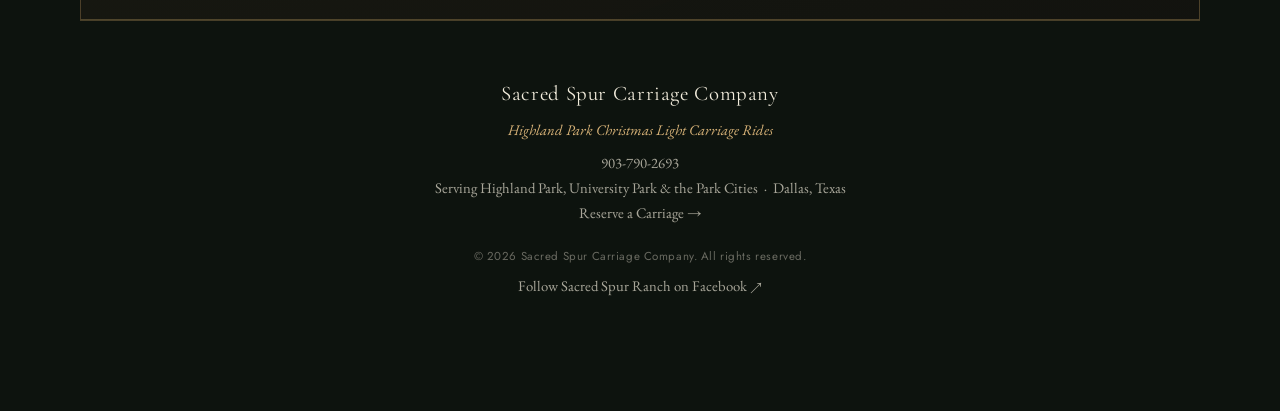
==== commit 4cf44575: "Fix early booking message punctuation" ====
--- a/index.html
+++ b/index.html
@@ -939,7 +939,7 @@
 
   <p>
     Limited private departures starting the day after Thanksgiving. Choose your preferred date
-    early!
+    early.
   </p>
 </div>
 <!-- End Early Booking Message -->
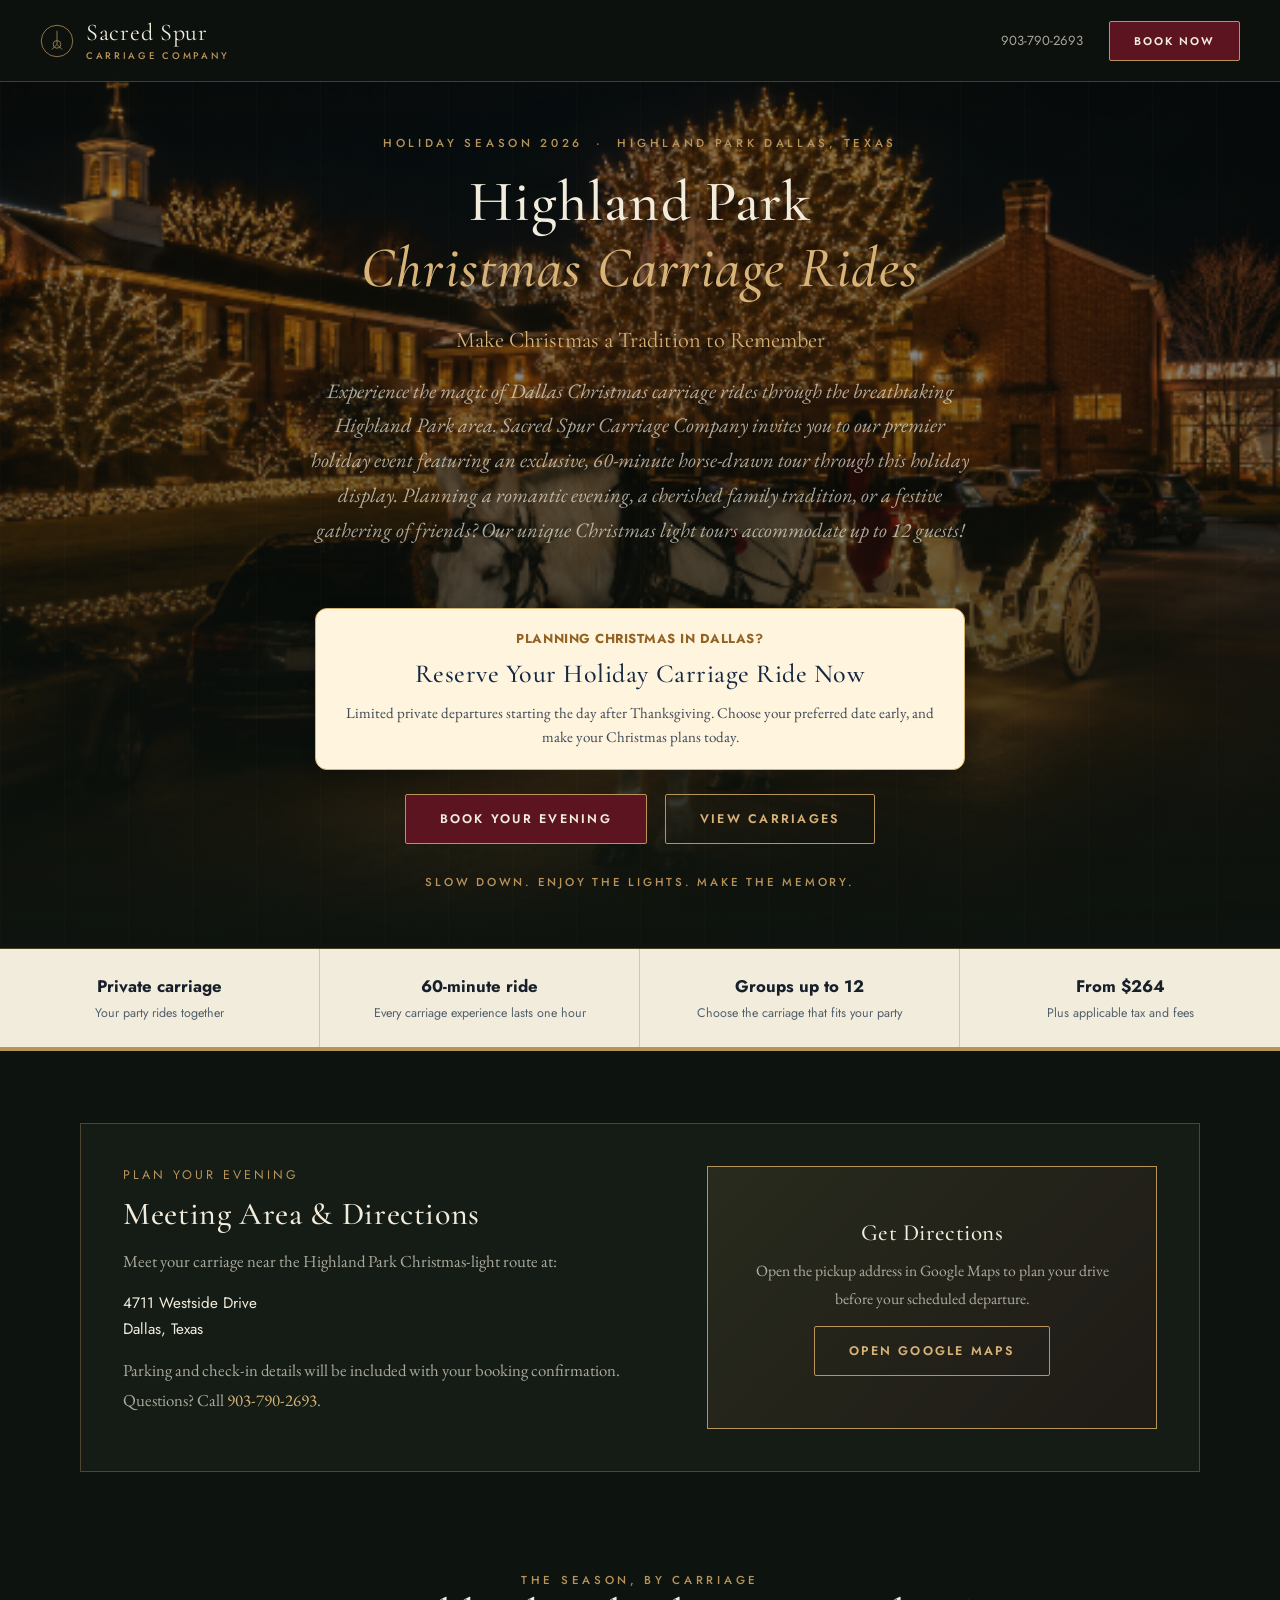
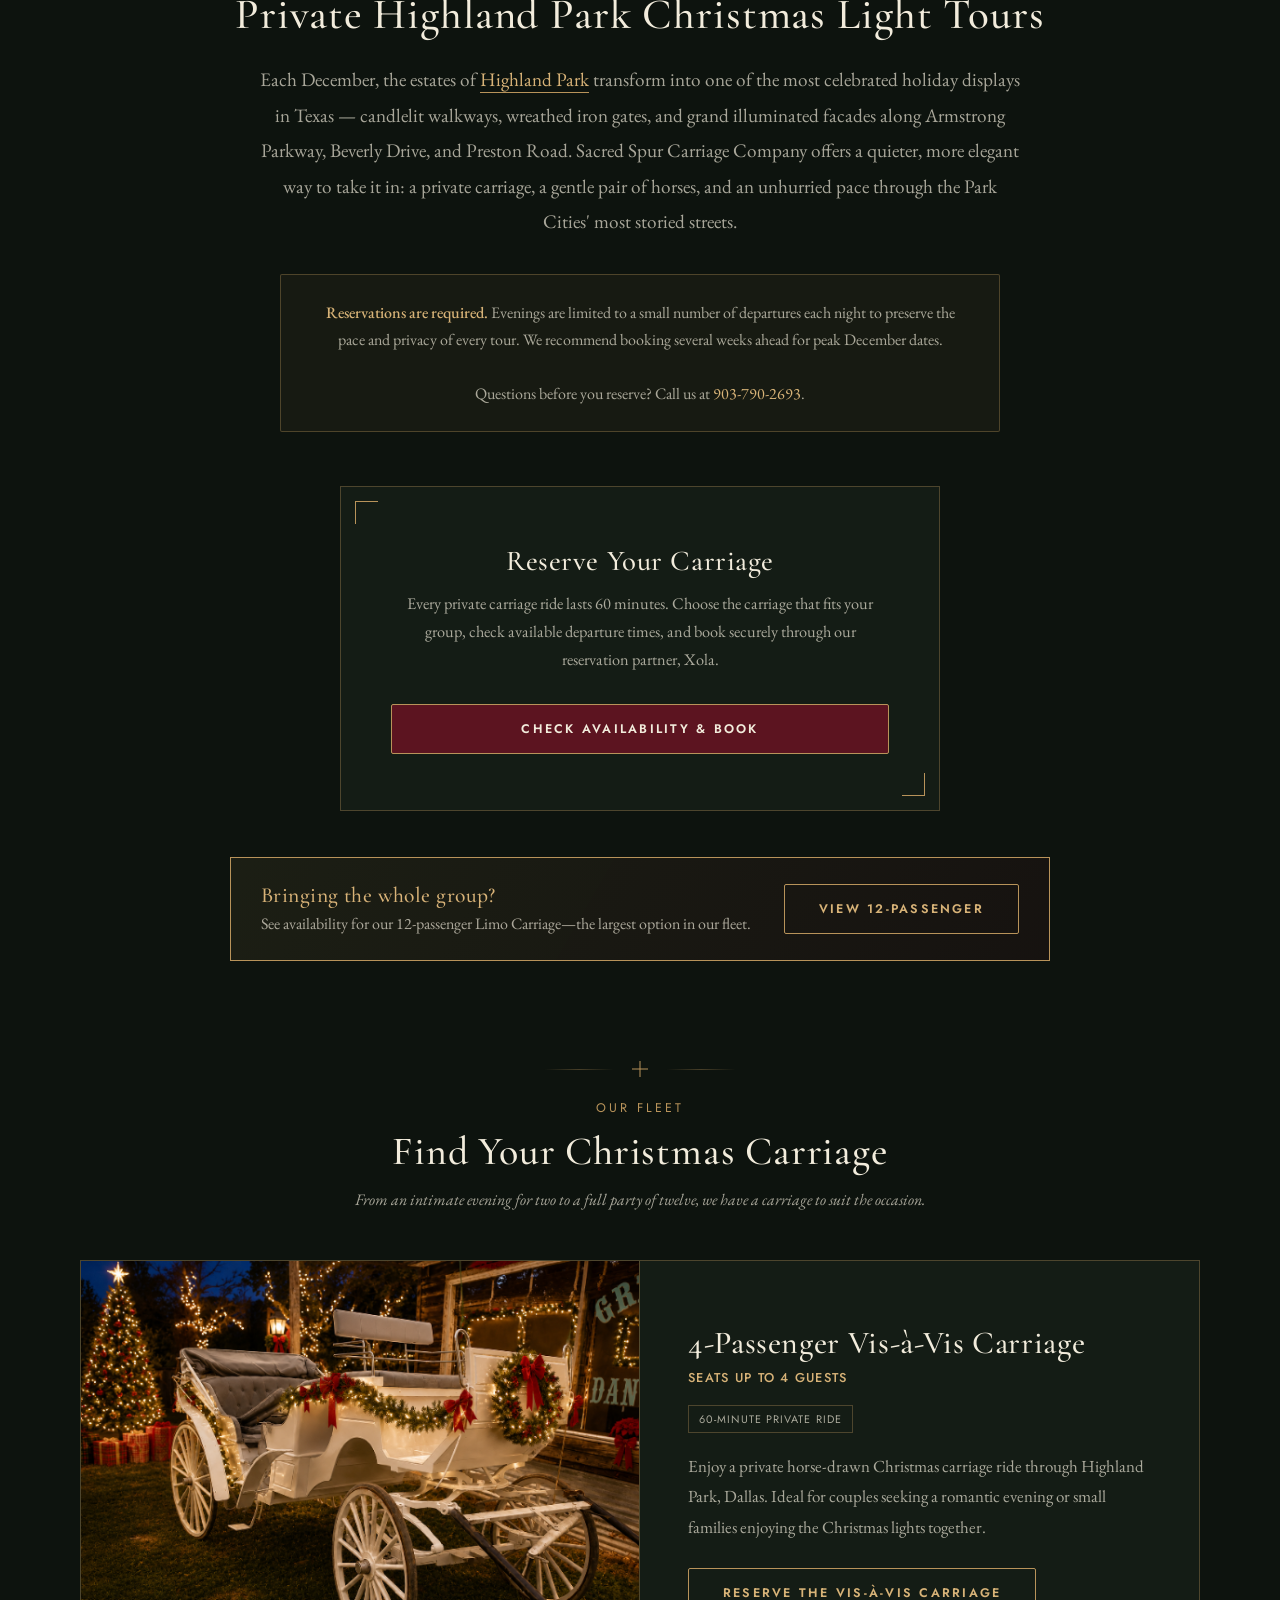
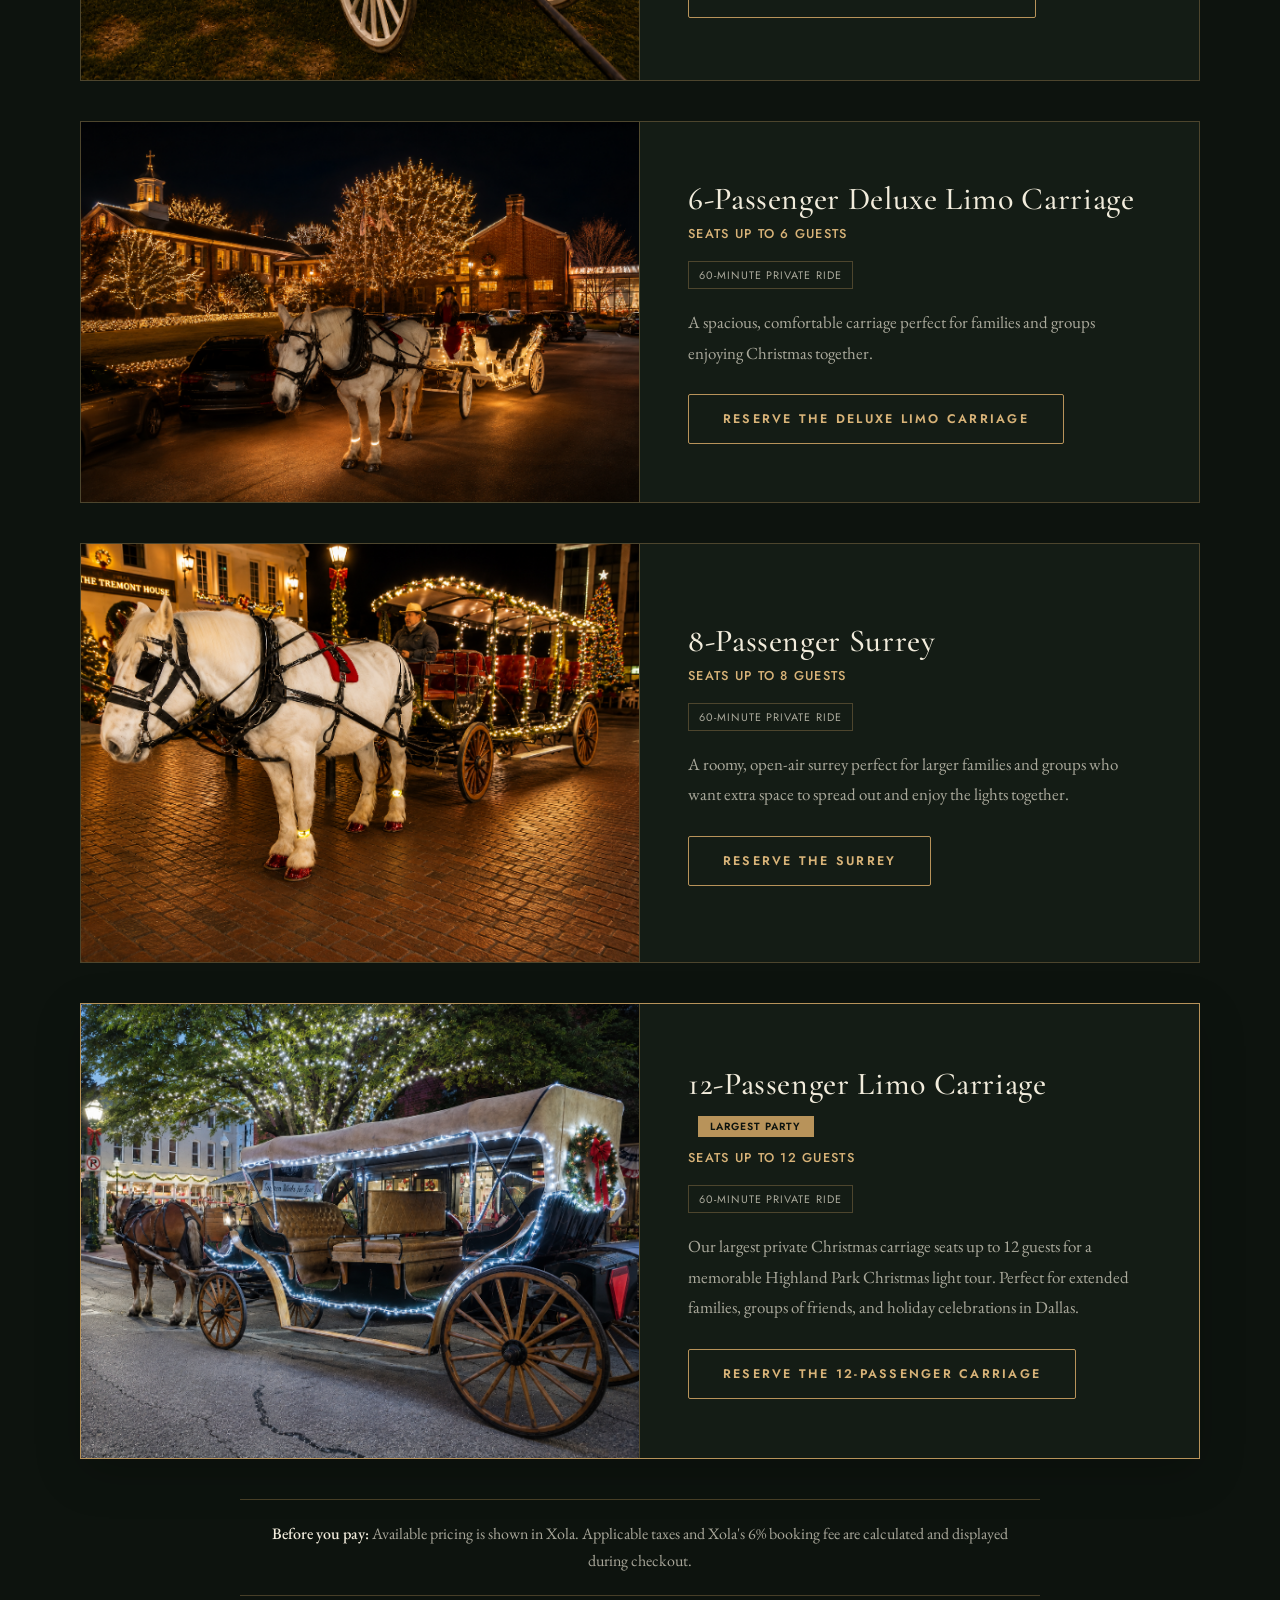
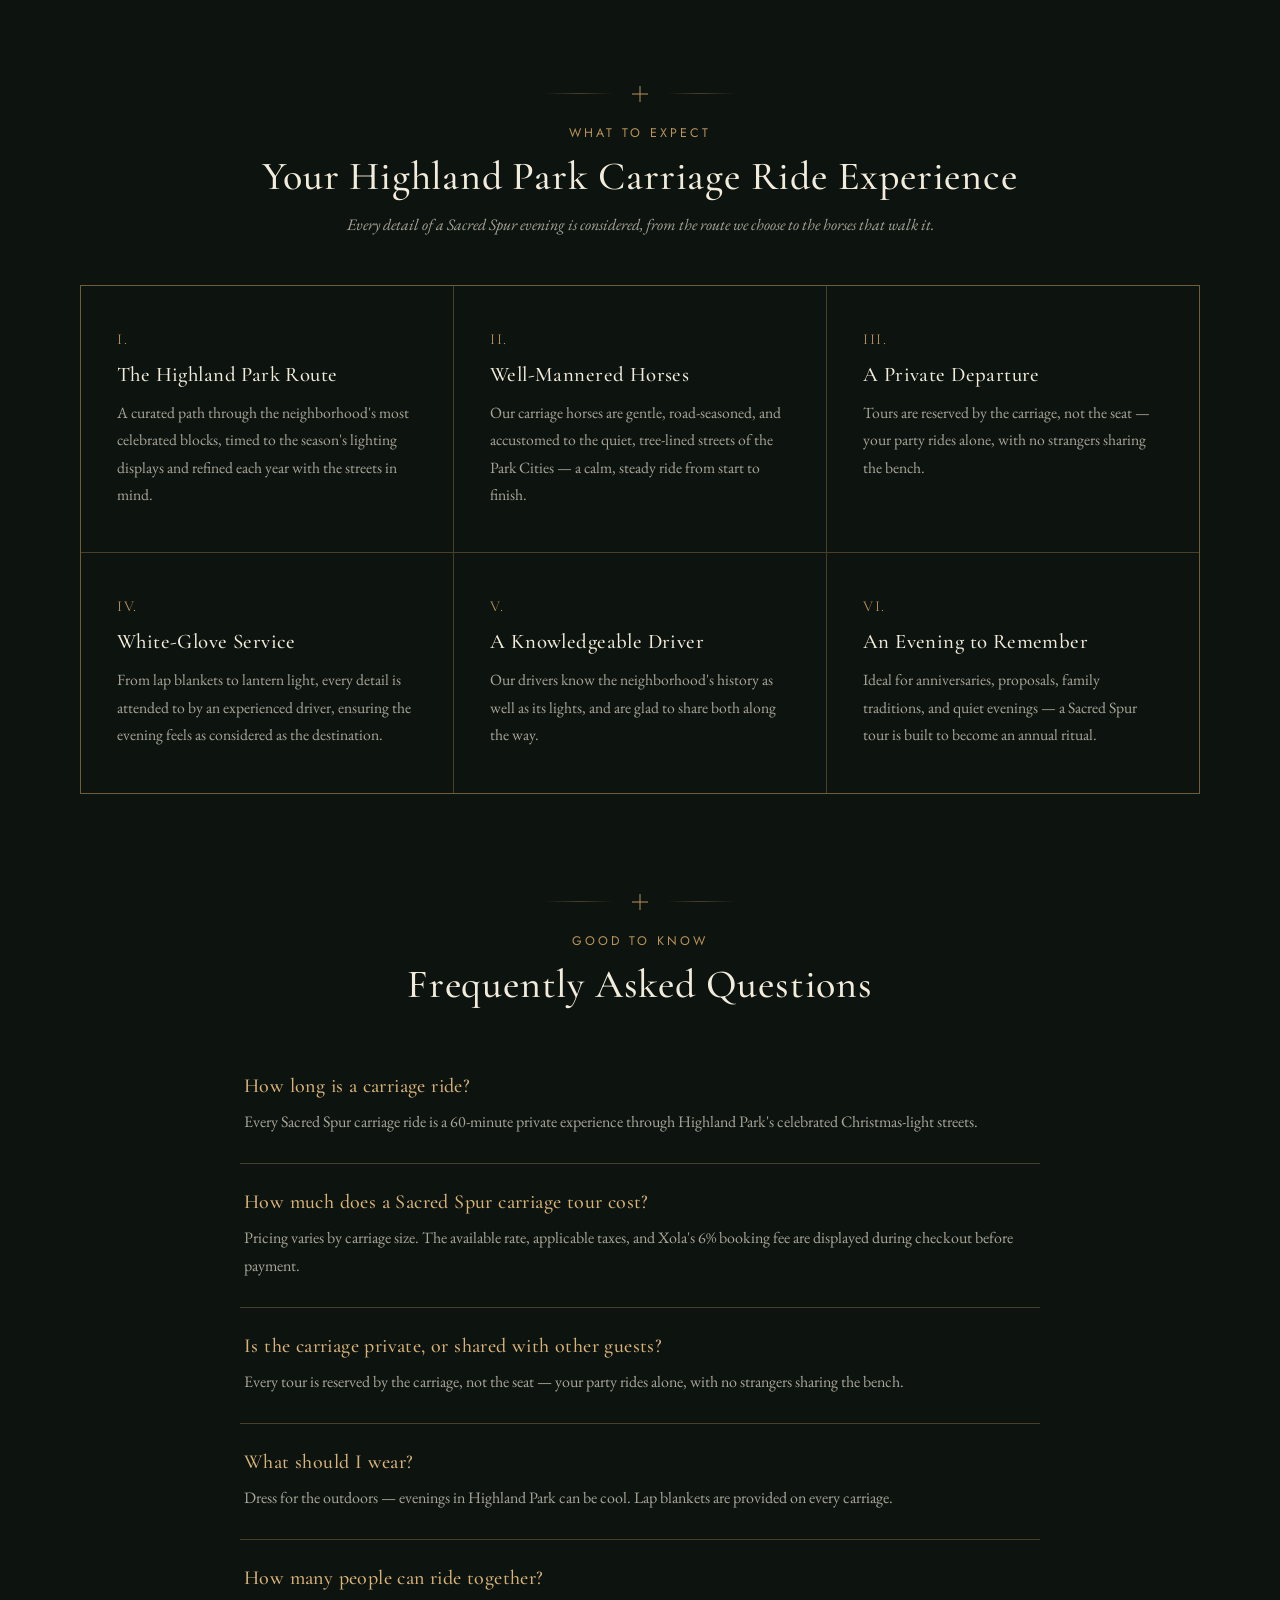
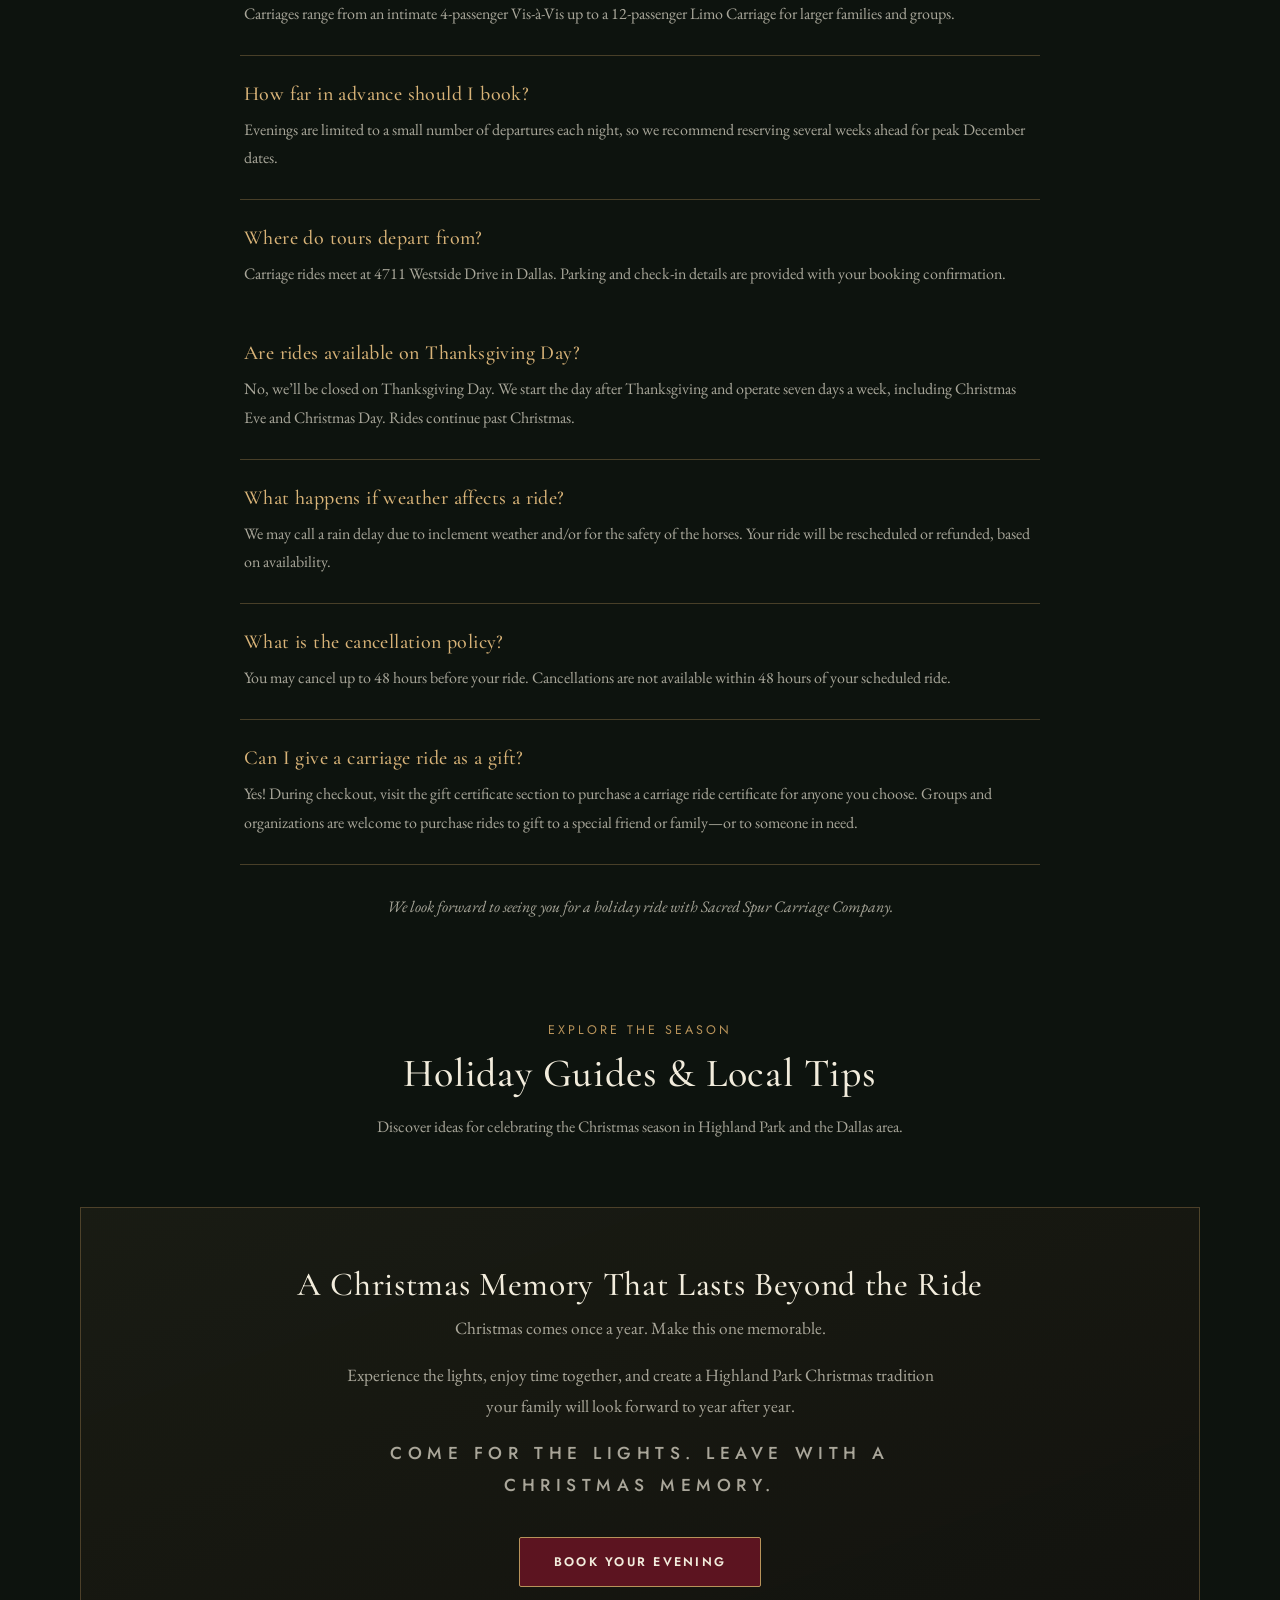
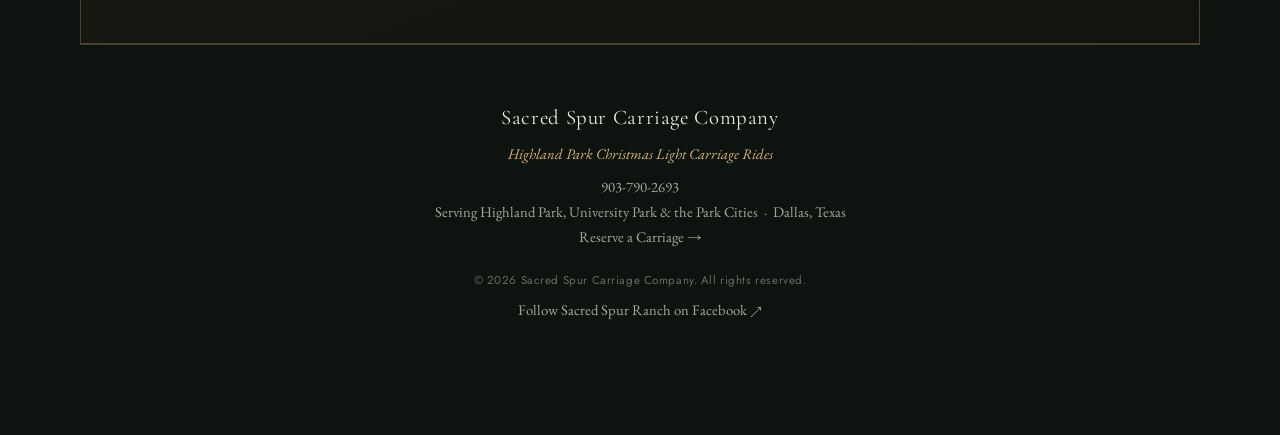
==== commit 6f193e4c: "Revise early booking message for clarity Updated the early booking message to encourage making Chris" ====
--- a/index.html
+++ b/index.html
@@ -939,7 +939,7 @@
 
   <p>
     Limited private departures starting the day after Thanksgiving. Choose your preferred date
-    early.
+    early, and make your Christmas plans today.
   </p>
 </div>
 <!-- End Early Booking Message -->
